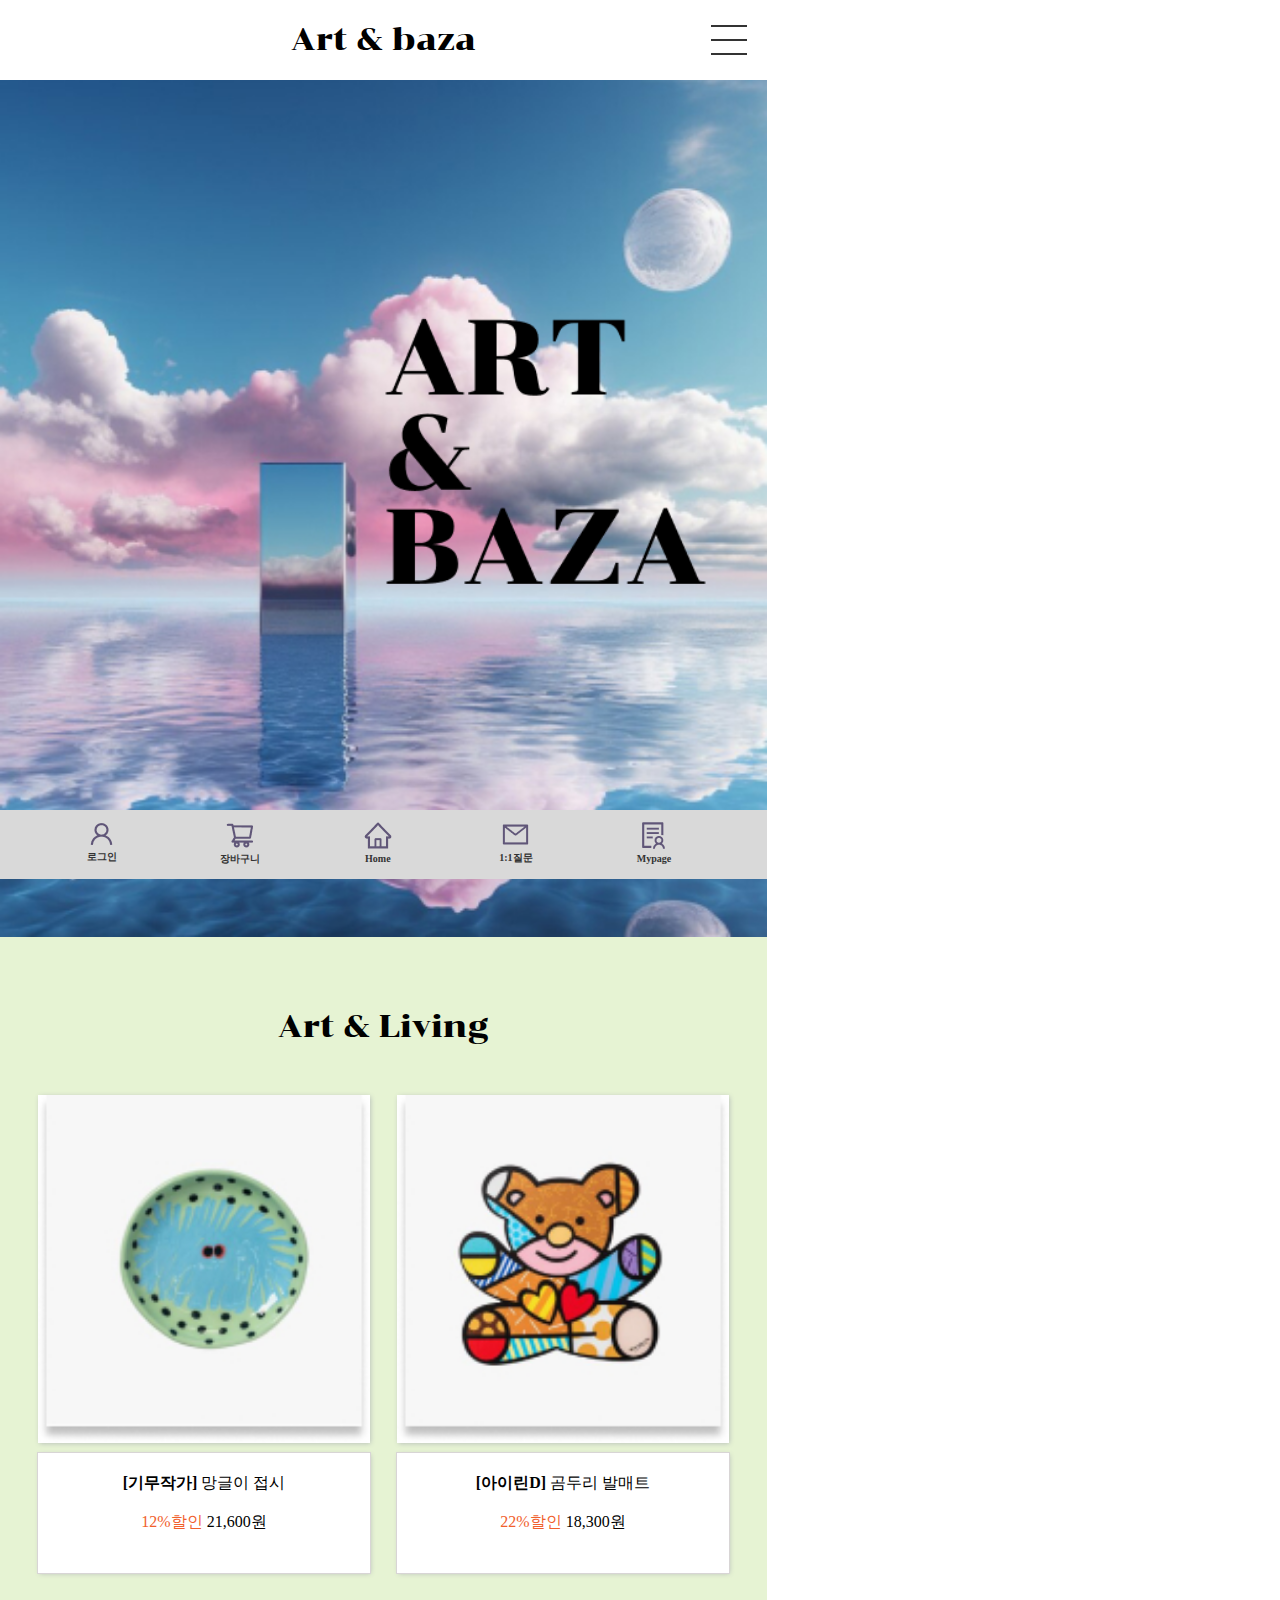
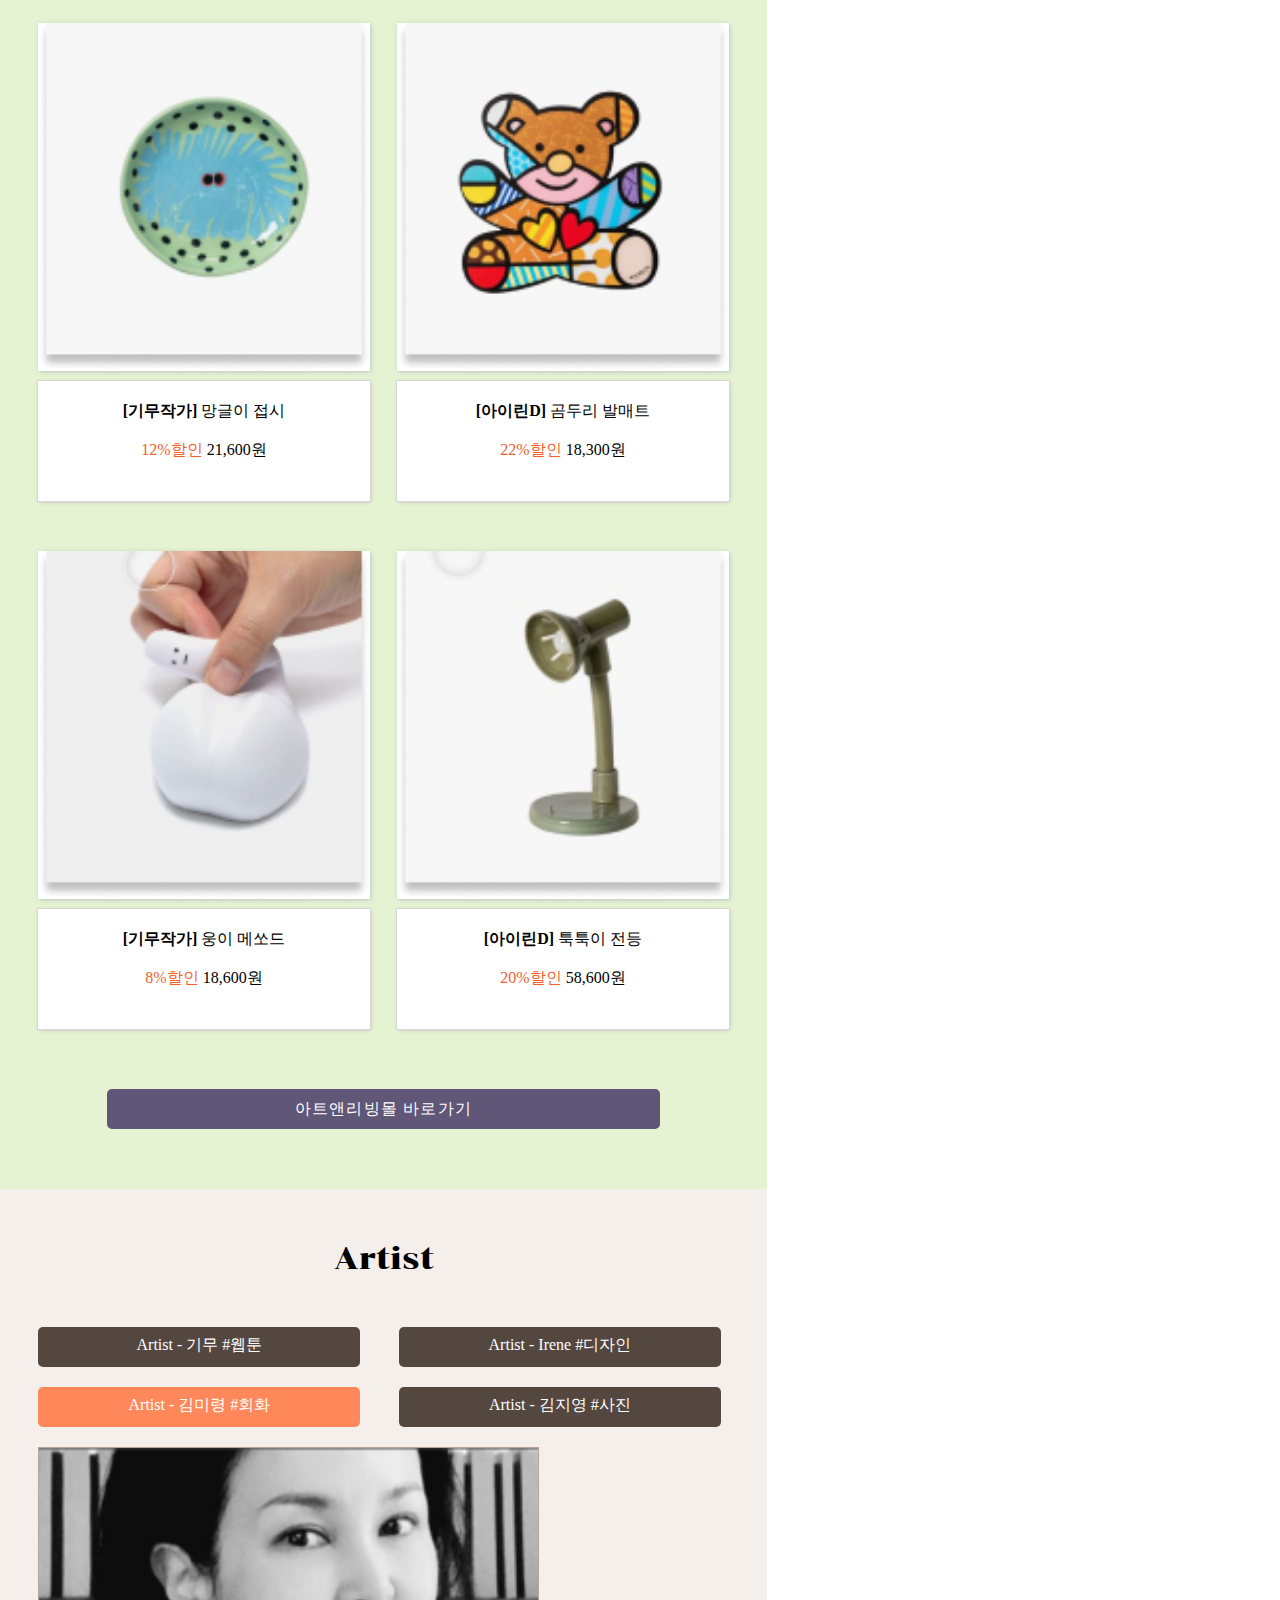
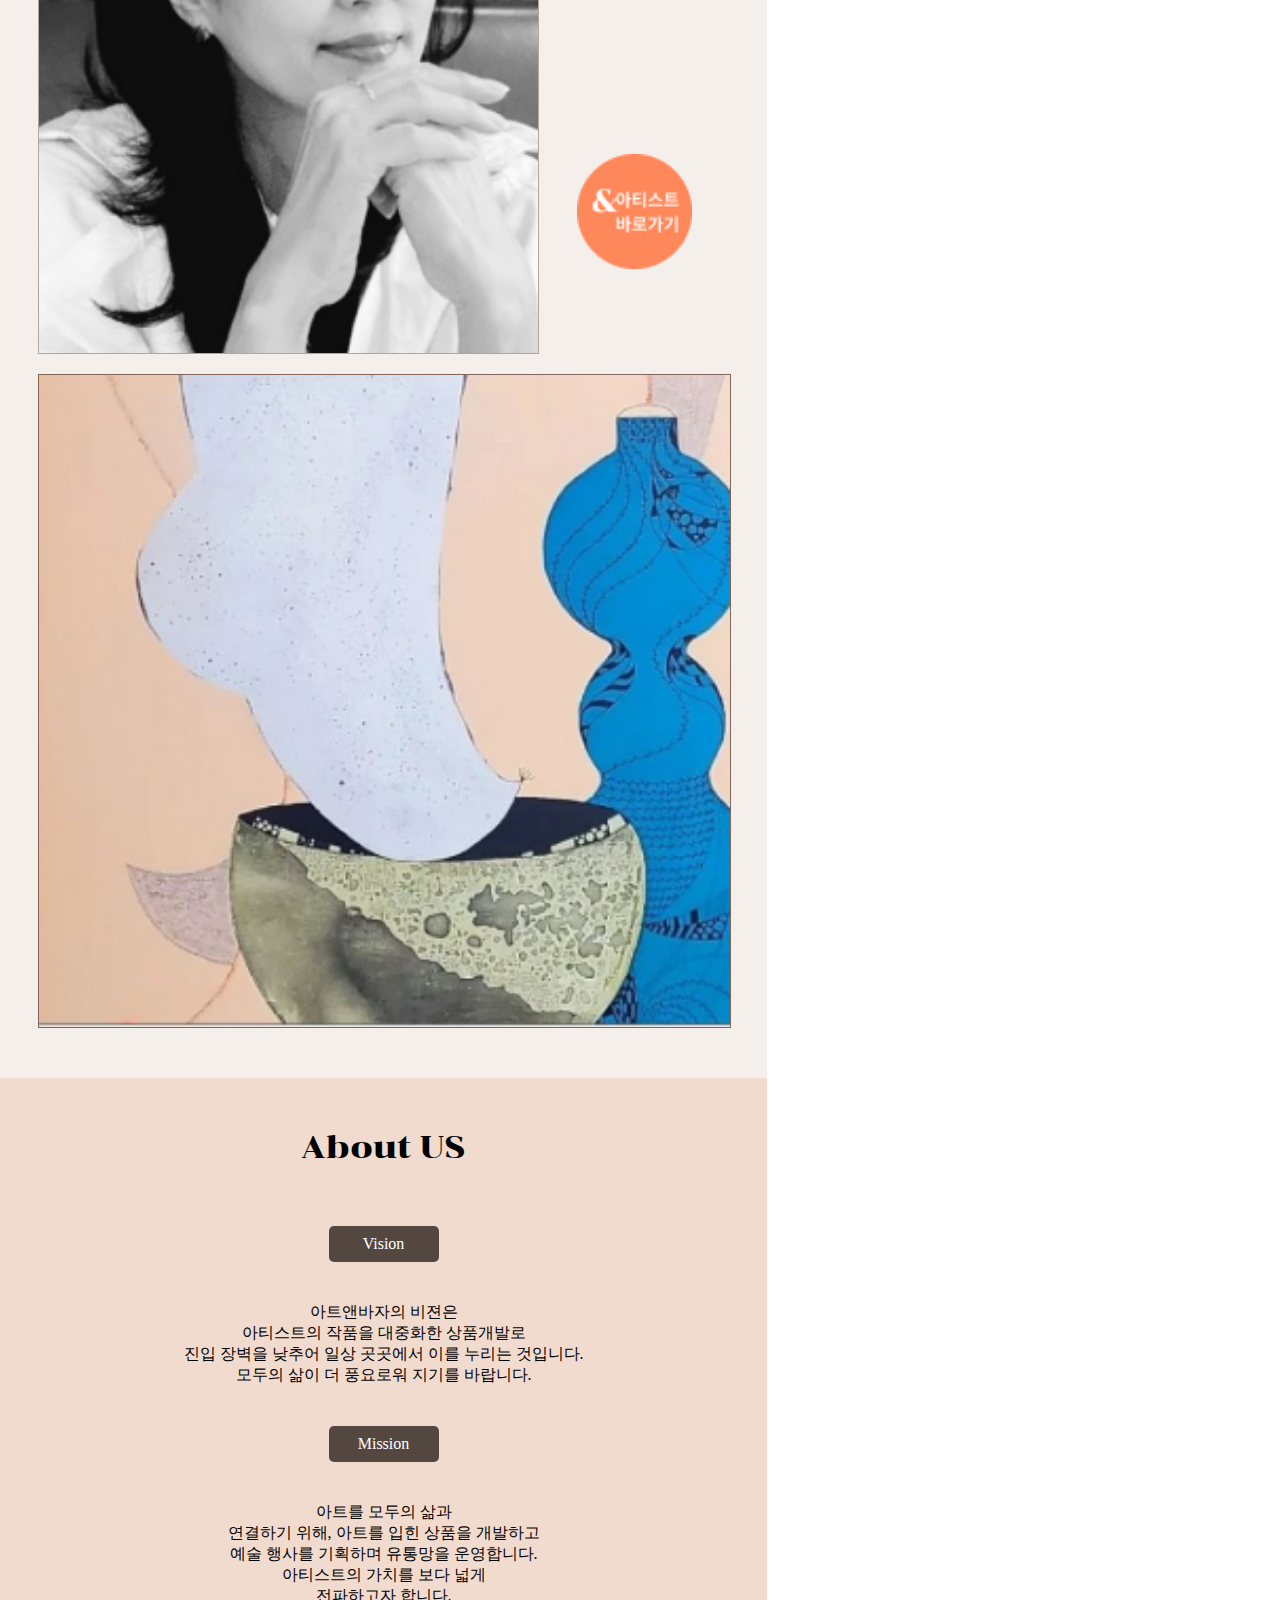
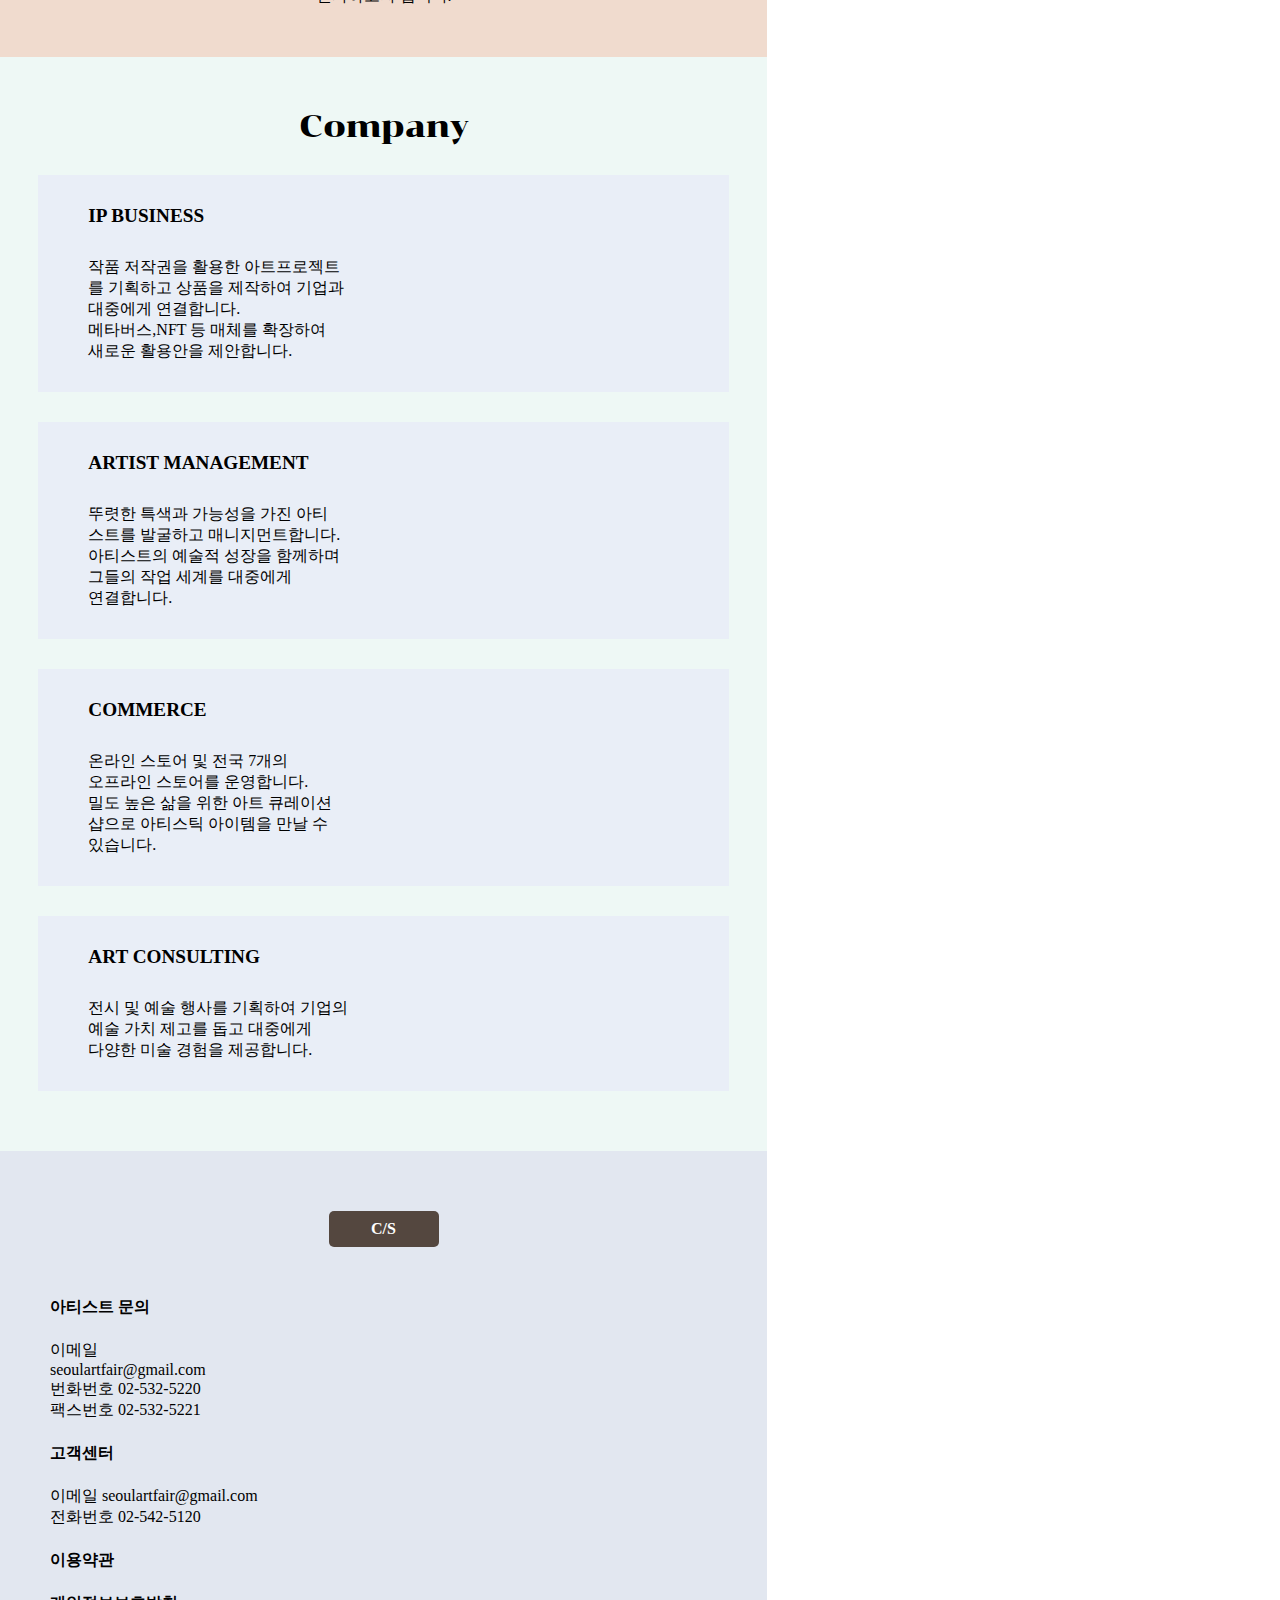
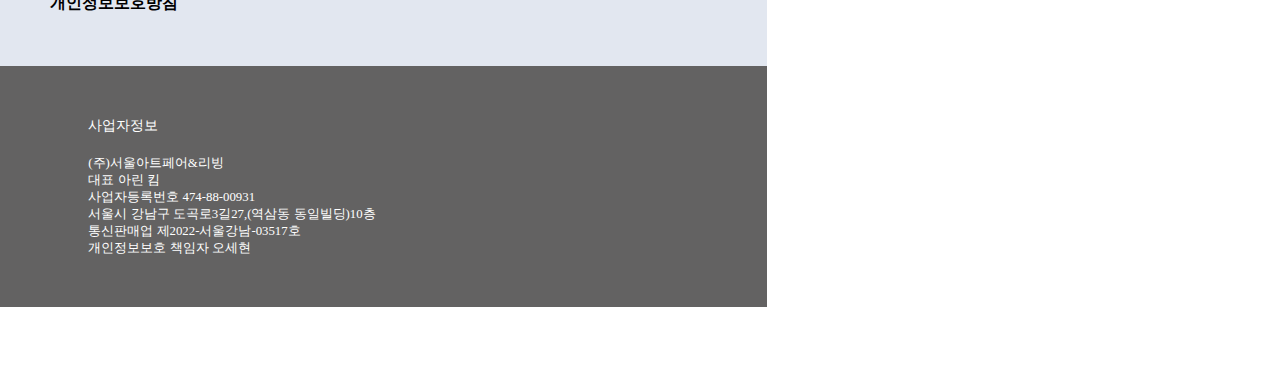
==== m/index.html @ 6d5553f9 "모바일 241224.0441 수정" ====
<!DOCTYPE html>
<html lang="ko">

<head>
    <meta charset="UTF-8">
    <meta name="viewport" content="width=device-width, initial-scale=1.0">
    <title>index</title>

    <link
        href="https://fonts.googleapis.com/css2?family=Chonburi&family=Noto+Sans+KR:wght@100..900&family=Noto+Sans:ital,wght@0,100..900;1,100..900&family=Outfit:wght@100..900&display=swap"
        rel="stylesheet">

    <link rel="stylesheet" href="../css/reset.css">
    <link rel="stylesheet" href="../css/common.css">
    <link rel="stylesheet" href="../m/css/index.css">

    <script src="js/jquery-1.12.4.min.js"></script>
    <script src="js/index.js"></script>


</head>

<body>

    <header>
        <div class="logo">
            <h1>Art & baza</h1>
        </div>

        <div id="m-menu" class="m-menu">
            <span class="ct1"></span>
            <span class="ct2"></span>
            <span class="ct3"></span>
        </div>

        <!-- 삼선누르면  menu 카테고리 하단으로 펼쳐짐  20241224 추가 -->
        <div class="show-menu">
            <ul class="show-gallery">
                <li><a href="#">About Baza</a></li>
                <li><a href="#">Art & Living</a></li>
                <li><a href="#">Artist</a></li>
                <li><a href="#">Baza Review</a></li>
                <li><a href="#">Company</a></li>
            </ul>
        </div>
        <!-- 여기까지 드롭다운  -->

    </header>

    <section>
        <main>
            <div class="slide-box">
                <ul class="gallery clearfix">
                    <li class="slide01"><img src="imgs/slide/slide01.jpg" alt="메인이미지01"></li>
                    <li class="slide02"><img src="imgs/slide/slide02.jpg" alt="슬라이드02"></li>
                    <li class="slide03"><img src="imgs/slide/slide03.jpg" alt="슬라이드03"></li>
                    <li class="slide04"><img src="imgs/slide/slide04.jpg" alt="슬라이드04"></li>
                </ul>

                <h2><img src="../imgs/logo/logo.png" alt="사각로고"></h2>
                <h3>그들의 예술이 나의 일상이 된다</h3>
            </div>
        </main>

        <!-- 영역. 모바일 버전 아트앤리빙 부분 -->
        <article class="artnlife">

            <h2>Art & Living</h2>

            <!-- skicker menu  20241224 스티커고정 픽스드로 구현 임 하단고정메뉴추가 -->
            <div class="sticker">
                <ul class="sticker-menu clearfix">
                    <li>
                        <a href="#">
                            <div><img src="imgs/icon/login-1.png" alt="login">
                                <p>로그인</p>
                            </div>
                        </a>
                    </li>
                    <li><a href="#">
                            <div><img src="imgs/icon/shopping-1.png" alt="장바구니">
                                <p>장바구니</p>
                            </div>
                        </a></li>
                    <li><a href="#">
                            <div><img src="imgs/icon/home-1.png" alt="홈">
                                <p>Home</p>
                            </div>
                        </a></li>
                    <li><a href="#">
                            <div><img src="imgs/icon/mail-1.png" alt="질문하기"></div>
                            <p>1:1질문</p>
                        </a></li>
                    <li><a href="#">
                            <div><img src="imgs/icon/mypage-1.png" alt="Mypage"></div>
                            <p>Mypage</p>
                        </a></li>
                </ul>
            </div>

            <div class="life_mall">
                <ul class="box1 clearfix">
                    <li>
                        <div class="img-box"><img src="imgs/lifemall/life01.jpg" alt="접시사진"></div>

                        <div class="txt-box">
                            <p><b>[기무작가]</b> 망글이 접시</p><br>
                            <p><span>12%할인 </span> 21,600원</p>
                        </div>
                    </li>
                    <li>
                        <div class="img-box"><img src="imgs/lifemall/life02.jpg" alt="발매트사진"></div>
                        <div class="txt-box">
                            <p><b>[아이린D]</b> 곰두리 발매트</p><br>
                            <p><span>22%할인 </span> 18,300원</p>
                        </div>
                    </li>

                    <!-- !!!추가!!! -->
                    <li>
                        <div class="img-box"><img src="imgs/lifemall/life01.jpg" alt="접시사진"></div>

                        <div class="txt-box">
                            <p><b>[기무작가]</b> 망글이 접시</p><br>
                            <p><span>12%할인 </span> 21,600원</p>
                        </div>
                    </li>
                    <li>
                        <div class="img-box"><img src="imgs/lifemall/life02.jpg" alt="발매트사진"></div>
                        <div class="txt-box">
                            <p><b>[아이린D]</b> 곰두리 발매트</p><br>
                            <p><span>22%할인 </span> 18,300원</p>
                        </div>
                    </li>
                </ul>

                <ul class=" box2 clearfix">
                    <li>
                        <div class="img-box"><img src="imgs/lifemall/life03.jpg" alt="장난감사진"></div>
                        <div class="txt-box">
                            <p><b>[기무작가]</b> 웅이 메쏘드</p><br>
                            <p><span>8%할인 </span> 18,600원</p>
                        </div>
                    </li>
                    <li>
                        <div class="img-box"><img src="imgs/lifemall/life04.jpg" alt="전등사진"></div>
                        <div class="txt-box">
                            <p><b>[아이린D]</b> 툭툭이 전등</p><br>
                            <p><span>20%할인 </span> 58,600원</p>
                        </div>
                    </li>
                </ul>

                <div class="button">
                    <a href="#">아트앤리빙몰 바로가기</a>
                </div>
            </div>

        </article>

        <!-- 영역3. artist -->
        <article class="artist">
            <h2>Artist</h2>

            <div class="content clearfix">

                <!-- 탭메뉴 덩어리 -->
                <div class="tab-menu">
                    <ul class="clearfix">
                        <li><a href="#box1">Artist - 기무 #웹툰</a></li>
                        <li><a href="#box2">Artist - Irene #디자인</a></li>
                        <li class="on"><a href="#box3">Artist - 김미령 #회화</a></li>
                        <li><a href="#box4">Artist - 김지영 #사진</a></li>
                    </ul>
                </div>

                <!-- 탭메뉴 컨텐츠 -->
                <div class="tab-content">
                    <div id="box1" class="con1">
                        <ul class="clearfix">
                            <li class="artist"><img src="imgs/artist/artist01.jpg" alt="기무사진"></li>
                            <li class="icon"><a href="#"><img src="imgs/artist/아티스트바로가기아이콘.png" alt="아이콘"></a></li>
                            <li class="art"><img src="imgs/artist/art01.jpg" alt="기무작품사진"></li>
                        </ul>
                    </div>
                    <div id="box2" class="con2">
                        <ul class="clearfix">
                            <li class="artist"><img src="imgs/artist/artist02.jpg" alt="아이린사진"></li>
                            <li class="icon"><a href="#"><img src="imgs/artist/아티스트바로가기아이콘.png" alt=""></a></li>
                            <li class="art"><img src="imgs/artist/art02.jpg" alt="아이린작품사진"></li>
                        </ul>
                    </div>
                    <div id="box3" class="con3 on">
                        <ul class="clearfix">
                            <li class="artist"><img src="imgs/artist/artist03.jpg" alt="김미령사진"></li>
                            <li class="icon"><a href="#"><img src="imgs/artist/아티스트바로가기아이콘.png" alt=""></a></li>
                            <li class="art"><img src="imgs/artist/art03.jpg" alt="김미령작품사진"></li>
                        </ul>
                    </div>
                    <div id="box4" class="con4 ">
                        <ul class="clearfix">
                            <li class="artist"><img src="imgs/artist/artist04.jpg" alt="김지영사진"></li>
                            <li class="icon"><a href="#"><img src="imgs/artist/아티스트바로가기아이콘.png" alt=""></a></li>
                            <li class="art"><img src="imgs/artist/art04.jpg" alt="김지영작품사진"></li>
                        </ul>
                    </div>
                </div>
            </div>
        </article>
        <!--  ABOUT US 영역 -->
        <article class="aboutus">
            <h2>About US</h2>
            <div class="vision">
                <h3>Vision</h3>
                <p>아트앤바자의 비젼은<br>
                    아티스트의 작품을 대중화한 상품개발로<br>
                    진입 장벽을 낮추어 일상 곳곳에서 이를 누리는 것입니다.<br>
                    모두의 삶이 더 풍요로워 지기를 바랍니다.</p>
            </div>
            <div class="mission">
                <h3>Mission</h3>
                <p>아트를 모두의 삶과<br> 연결하기 위해, 아트를 입힌 상품을 개발하고<br> 예술 행사를 기획하며
                    유통망을 운영합니다.<br>
                    아티스트의 가치를 보다 넓게<br>
                    전파하고자 합니다.</p>
            </div>
        </article>


        <!--  Contact 영역 -->
        <article class="contact">
            <div>
                <h2>Company</h2>
                <ul class="clearfix">
                    <li class="box01">
                        <h3>IP BUSINESS</h3>
                        <p>작품 저작권을 활용한 아트프로젝트<br>를 기획하고 상품을 제작하여 기업과<br>대중에게 연결합니다.<br>
                            메타버스,NFT 등 매체를 확장하여<br>새로운 활용안을 제안합니다.<br></p>
                    </li>
                    <li class="box02">
                        <h3>ARTIST MANAGEMENT</h3>
                        <p>뚜렷한 특색과 가능성을 가진 아티<br>스트를 발굴하고 매니지먼트합니다.<br>아티스트의 예술적 성장을 함께하며<br>그들의 작업 세계를 대중에게<br> 연결합니다.
                        </p>
                    </li>
                    <li class="box03">
                        <h3>COMMERCE</h3>
                        <p>온라인 스토어 및 전국 7개의<br>오프라인 스토어를 운영합니다.<br>밀도 높은 삶을 위한 아트 큐레이션<br>
                            샵으로 아티스틱 아이템을 만날 수<br>있습니다.</p>
                    </li>
                    <li class="box04">
                        <h3>ART CONSULTING</h3>
                        <p>전시 및 예술 행사를 기획하여 기업의<br>예술 가치 제고를 돕고 대중에게<br>다양한 미술 경험을 제공합니다.</p>
                    </li>
                </ul>
            </div>
        </article>

        <article class="cs">
            <div class="cs-box">
                <h3>C/S</h3>
            </div>
            <div class="cont_artbox">
                <h4>아티스트 문의</h4>
                <p>이메일 </p>
                <p>seoulartfair@gmail.com</p>
                <p>번화번호 02-532-5220</p>
                <p>팩스번호 02-532-5221</p>

                <h4>고객센터</h4>
                <p>이메일 seoulartfair@gmail.com</p>
                <p>전화번호 02-542-5120</p>

                <h4>이용약관</h4>
                <h4>개인정보보호방침</h4>
            </div>
        </article>
    </section>

    <footer>
        <div class="cont_company">

            <h4>사업자정보</h4>
            <p>(주)서울아트페어&리빙</p>
            <p>대표 아린 킴</p>
            <p>사업자등록번호 474-88-00931</p>
            <p>서울시 강남구 도곡로3길27,(역삼동 동일빌딩)10층</p>
            <p>통신판매업 제2022-서울강남-03517호</p>
            <p>개인정보보호 책임자 오세현</p>
        </div>
    </footer>

</body>

</html>
---- css/common.css ----
@charset "utf-8";

/* common.css */

/* 
1) 공통으로 사용할 css
2) 웹폰트 설정
*/


.clearfix::after {
    content: "";
    display: block;
    clear: both;
}

.inner {
    width: 1280px;
    margin: 0 auto;
}

/* 구글웹폰트 */
.chonburi-regular {
    font-family: "Chonburi", serif;
    font-weight: 400;
    font-style: normal;
}

.noto-sans-kr {
    font-family: "Noto Sans KR", serif;
    font-optical-sizing: auto;
    font-weight: weight;
    font-style: normal;
}
---- m/css/index.css ----
@charset "utf-8";

/* 메인페이지 Mobile.css 모바일 버전   */


header {
    width: 100%;
    max-width: 767px;
    /* position: relative; */

    height: 80px;
    padding: 20px 0;
    box-sizing: border-box;

    text-align: center;

    position: fixed;
    left: 0;
    top: 0;
    z-index: 999;

    background-color: #fff;
}

header .logo {
    display: inline-block;
}

header .logo h1 {
    font-family: "Chonburi", serif;
    font-size: 2rem;
    /* margin: 20px auto; */
}

/**************** 삼선모양 css 20241223 추가  **************/

header .m-menu {
    /* outline: 2px solid red; */
    position: absolute;
    right: 20px;
    top: 50%;
    transform: translateY(-50%);
    cursor: pointer;
}

header .m-menu span {
    display: block;
    width: 36px;
    height: 2px;
    background-color: #333;

}

header .m-menu .ct2 {
    margin: 12px 0px;
}

/*    삼선누르면  menu 카테고리 하단으로 펼쳐짐  20241224 추가  */

header .show-menu {
    position: absolute;
    /* header 기준!!! */
    left: 0;
    top: 100%;
    width: 100%;
    outline: 1px sold #838181;
    display: none;
}

header .show-menu ul {
    background-color: #fff;
}

header .show-menu ul li {
    /* outline: 1px solid #dad8d8; */
    border-top: 1px solid #dad8d8;
    padding: 10px 5px;
}



/************* 모바일 본문css ************/

section {
    width: 100%;
    max-width: 767px;
    margin-top: 78px;
    /* header의 높이만큼! */
}

main .slide-box {
    max-width: 100%;
    margin: 0 auto;
    overflow: hidden;

    position: relative;
}

main .slide-box .gallery {
    width: 400%;
    position: relative;
    left: 0;
}

main .slide-box .gallery li {
    width: 25%;
    float: left;
    transition: all 1s ease-in-out;
}

main .slide-box ul li img {
    width: 100%;
    display: block;
}

main h2 {
    position: absolute;
    /* right: 0; */
    width: 50%;
    left: 50%;
    top: 25%;
}

main h2 img {
    /* width: 60%; */
    /* height: 160px; */
    width: 90%;
    display: block;
}

main h3 {
    width: 100%;
    position: absolute;
    /* left: 20%; */
    /* left: 50%;
    transform: translateX(-50%); */
    bottom: 7%;

    font-size: 20px;
    color: #fff;
    text-align: center;
}

article.artnlife {
    background-color: #e6f3d3;
    /* margin: 0 auto; */
    padding-top: 70px;
    padding-bottom: 10px;
}

article.artnlife h2 {
    text-align: center;
    font-family: "Chonburi", serif;
    font-size: 2rem;
    margin-bottom: 50px;
    /* padding: 20px 0; */
}

/**************  skicker menu  20241224 스티커 고정하단메뉴추가 **********/

article.artnlife .sticker {
    width: 100%;
    max-width: 767px;
    background-color: #d9d9d9;

    position: fixed;
    top: 90%;
    left: 0;
    z-index: 998;
}

article.artnlife .sticker .sticker-menu {
    width: 92%;
    margin: 0 auto;
}

article.artnlife .sticker .sticker-menu li {
    width: 19%;
    height: 50px;
    float: left;
    margin-left: 4px;
    /* outline: 1px solid red; */
    text-align: center;
    padding-top: 10px;
    padding-bottom: 9px;

}

article.artnlife .sticker .sticker-menu li a {
    width: 100%;
    font-size: 10px;
    font-weight: 700;
    /* outline: 1px solid red; ; */
}

article.artnlife .sticker .sticker-menu li img {}




/**************  아트앤리빙 쇼핑몰 css **********/

article.artnlife .life_mall {
    padding: 0 5%;
}

article.artnlife .life_mall ul {
    /*   outline: 2px solid blue; */
}

article.artnlife .life_mall ul li {
    /* width: 45%;
    margin-left: 3.5%; */

    width: 48%;

    float: left;

    margin-bottom: 50px;
    text-align: center;

}

article.artnlife .life_mall ul li~li {
    margin-left: 4%;
}

article.artnlife .life_mall ul li:nth-child(2n+1) {
    margin-left: 0;
}


article.artnlife .life_mall .img-box {
    margin-bottom: 10px;
    box-shadow: 1px 1px 5px 0.3px rgb(181, 187, 185);
}

article.artnlife .life_mall .img-box img {
    width: 100%;
    display: block;
}

article.artnlife .life_mall li .txt-box {
    background-color: #fff;
    box-shadow: 1px 1px 5px 0.3px rgb(181, 187, 185);
    height: 100px;
    text-align: center;
    padding-top: 20px;
    outline: 1px solid #d8d5d5;

}

article.artnlife .life_mall li .txt-box p {
    font-size: 16px;
}

article.artnlife .life_mall li .txt-box span {
    color: #f1602c;
}

article.artnlife .button {
    width: 80%;
    height: 40px;
    background-color: #605678;
    border-radius: 5px;
    margin: 0 auto;
    margin-top: 10px;
    margin-bottom: 50px;
    text-align: center;
    line-height: 40px;
}

article.artnlife .button a {
    color: #fff;
    font-size: 1rem;
    letter-spacing: 1.2px;
}


/********* 아티스트영역  **********/
article.artist {
    background-color: #f5efec;
    padding-bottom: 50px;
}

article.artist h2 {
    text-align: center;
    font-family: "Chonburi", serif;
    font-size: 2rem;
    padding: 50px 0;

}

article.artist .tab-menu ul {
    width: 100%;
    max-width: 767px;
}

article.artist .tab-menu ul li {
    width: 42%;
    height: 40px;
    line-height: 35px;
    float: left;
    margin-left: 5%;
    margin-bottom: 20px;
    text-align: center;
    background-color: #54473F;
    border-radius: 5px;
}

/* 선택된 탭메뉴 디자인 */
article.artist .tab-menu ul li.on {
    background-color: #FF885B;
}

article.artist .tab-menu ul li a {
    font-size: 1rem;
    color: #fff;
}

/* 선택한 탭메뉴의 내용이 보여질 공간 -> .tab-content */
article.artist .tab-content {
    width: 100%;
    max-width: 767px;

}

article.artist .tab-content>div {
    /* 각 컨텐츠 덩어리! */
    width: 100%;
    display: none;
}

article.artist .tab-content>div.on {
    width: 100%;
    display: block;
}

article.artist .tab-content img {
    width: 100%;
    display: block;
}

article.artist .tab-content li {
    float: left;
    width: 30%;

}

article.artist .tab-content li.artist {
    width: 65%;
    margin-left: 5%;
    margin-bottom: 20px;
    border: 0.3px solid #b9a396;
}

article.artist .tab-content li.icon {
    width: 15%;
    margin-left: 5%;
    margin-top: 40%;
}

article.artist .tab-content li.art {
    width: 90%;
    margin-left: 5%;
    border: 0.2px solid #806658;

}

/****** ABOUT US 영역  ******/
article.aboutus {
    width: 100%;
    max-width: 767px;
    background-color: #f0dbce;
    padding: 50px 0;
}

article.aboutus h2 {
    text-align: center;
    font-family: "Chonburi", serif;
    font-size: 2rem;
    padding-bottom: 20px;

}

article.aboutus .vision h3 {
    width: 110px;
    height: 36px;
    line-height: 36px;
    border-radius: 5px;
    background-color: #54473F;
    color: #fff;
    font-weight: 500;
    text-align: center;
    margin: 40px auto;

}

article.aboutus .mission h3 {
    width: 110px;
    height: 36px;
    line-height: 36px;
    border-radius: 5px;
    background-color: #54473F;
    color: #fff;
    font-weight: 500;
    text-align: center;
    margin: 40px auto;
}

article.aboutus p {
    text-align: center;
}

article.contact {
    width: 100%;
    max-width: 767px;
    background-color: #eef8f5;
    padding-top: 20px;
    padding-bottom: 30px;
}

article.contact h2 {
    text-align: center;
    font-family: "Chonburi", serif;
    font-size: 2rem;
    padding: 30px 0;
}

article.contact ul li {
    background-color: #e9eef7;
    width: 90%;
    margin: 0 auto;

}

article.contact ul h3 {
    font-weight: 700;
    font-size: 1.2rem;
    margin-left: 50px;
    padding-top: 30px;
}

article.contact ul p {
    font-weight: 400;
    margin: 30px 50px;
    padding-bottom: 30px;
}

article.cs {
    width: 100%;
    max-width: 767px;
    background-color: #e2e7f0;
    padding-top: 10px;
    padding-bottom: 30px;
}

article.cs .cs-box h3 {
    width: 110px;
    height: 36px;
    line-height: 36px;
    border-radius: 5px;
    background-color: #54473F;
    color: #fff;
    text-align: center;
    font-weight: 600;
    margin: 50px auto;
}

article.cs .cont_artbox {
    width: 100%;
    max-width: 767px;
    margin: 20px 0;

}

article.cs .cont_artbox h4 {
    font-weight: 600;
    margin: 22px 50px;

}

article.cs .cont_artbox p {
    margin-left: 50px;
}

footer {
    width: 100%;
    max-width: 767px;
    padding: 50px 0;
    background-color: #636262;
    margin-bottom: 60px;
}

footer .cont_company {
    padding: 0 5%;
}

footer .cont_company h4 {
    font-size: 0.9rem;
    color: #fff;
    margin-bottom: 20px;
    margin-left: 50px;
}

footer .cont_company p {
    color: #fff;
    margin-left: 50px;
    font-weight: 300;
    font-size: 0.8rem;
}
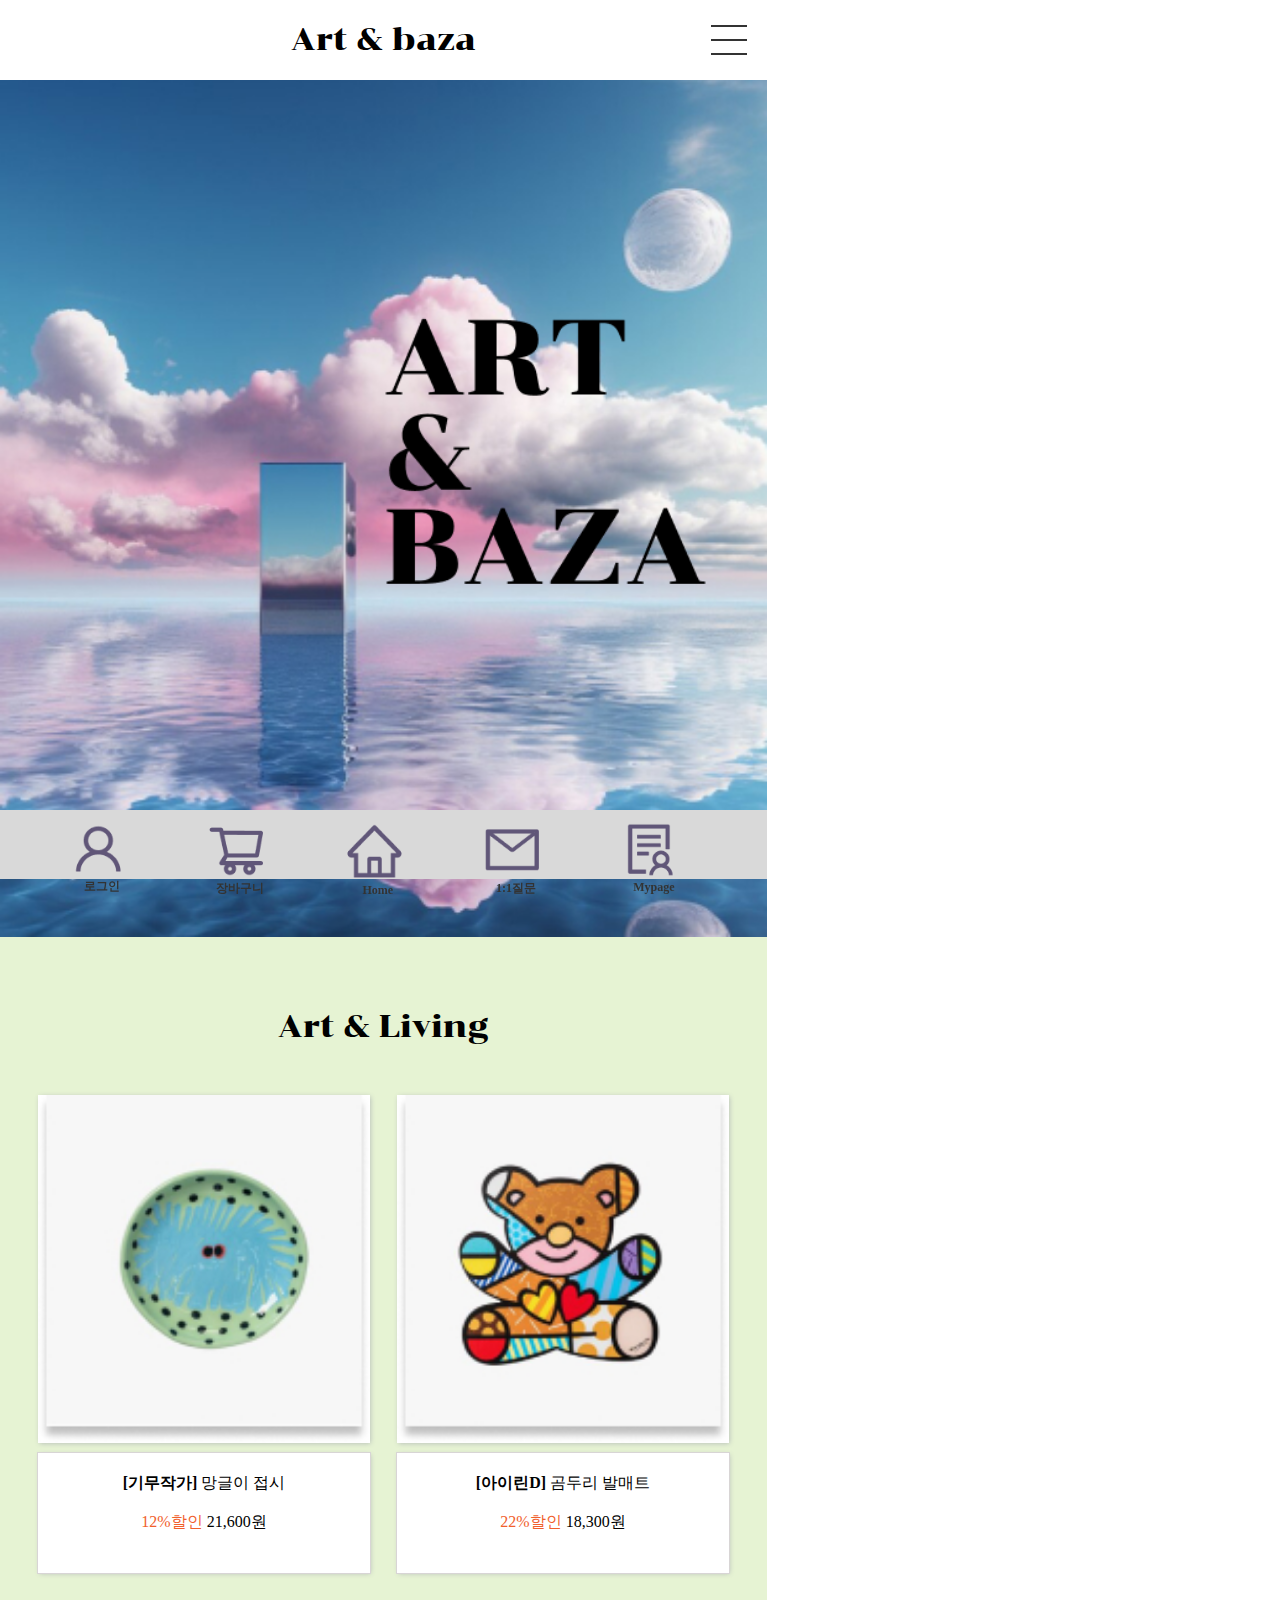
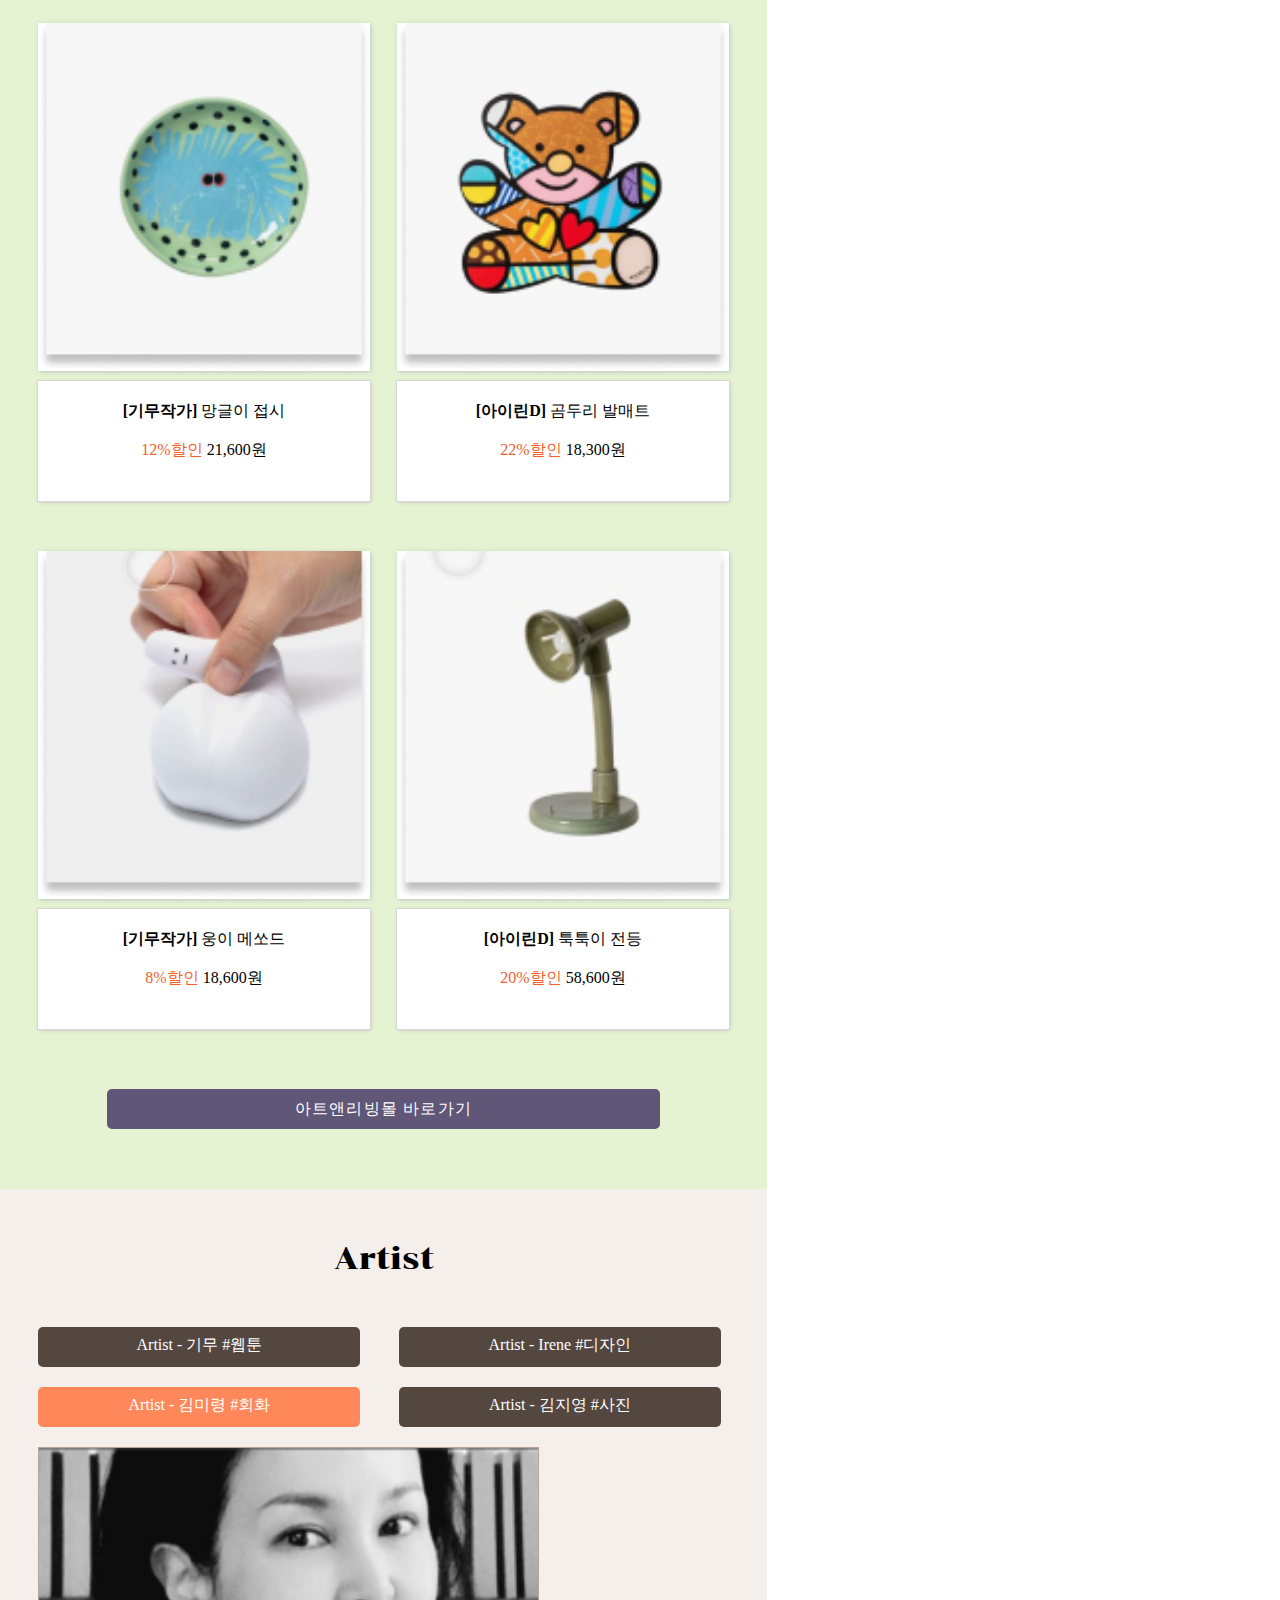
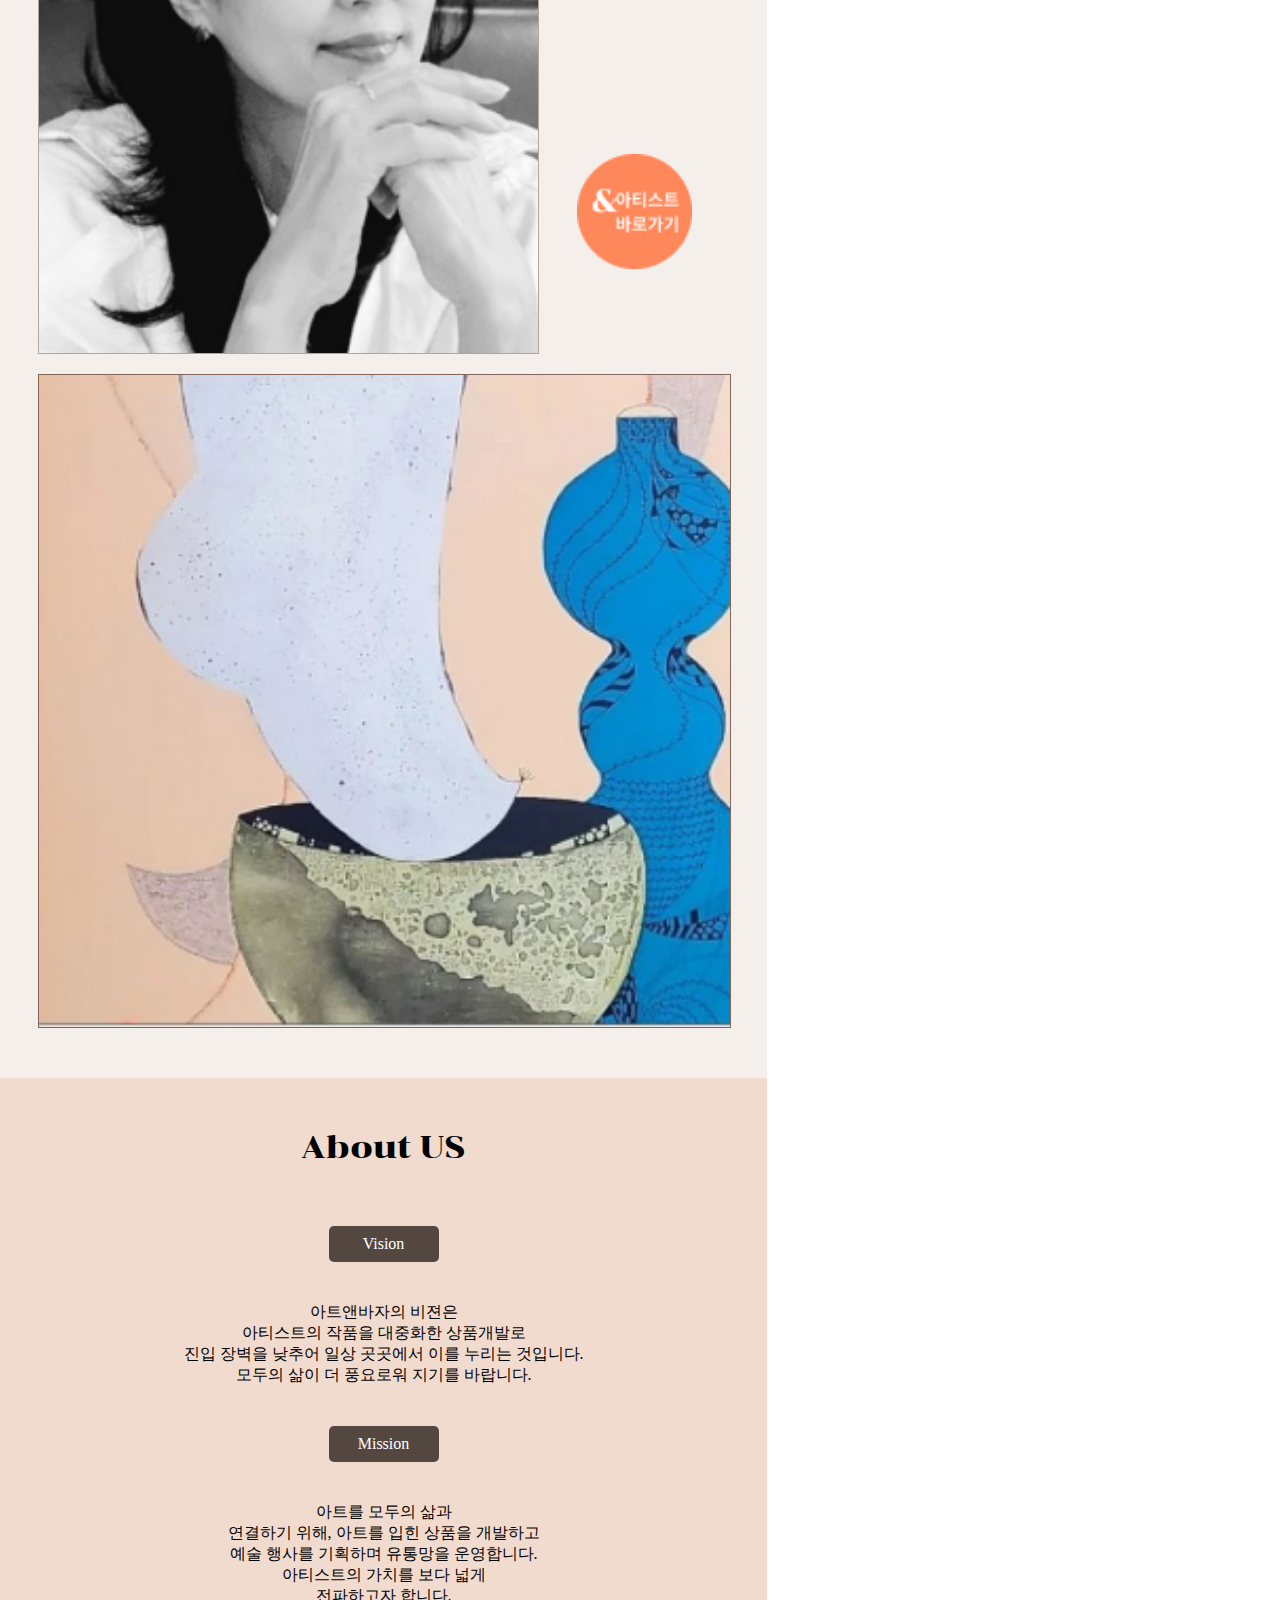
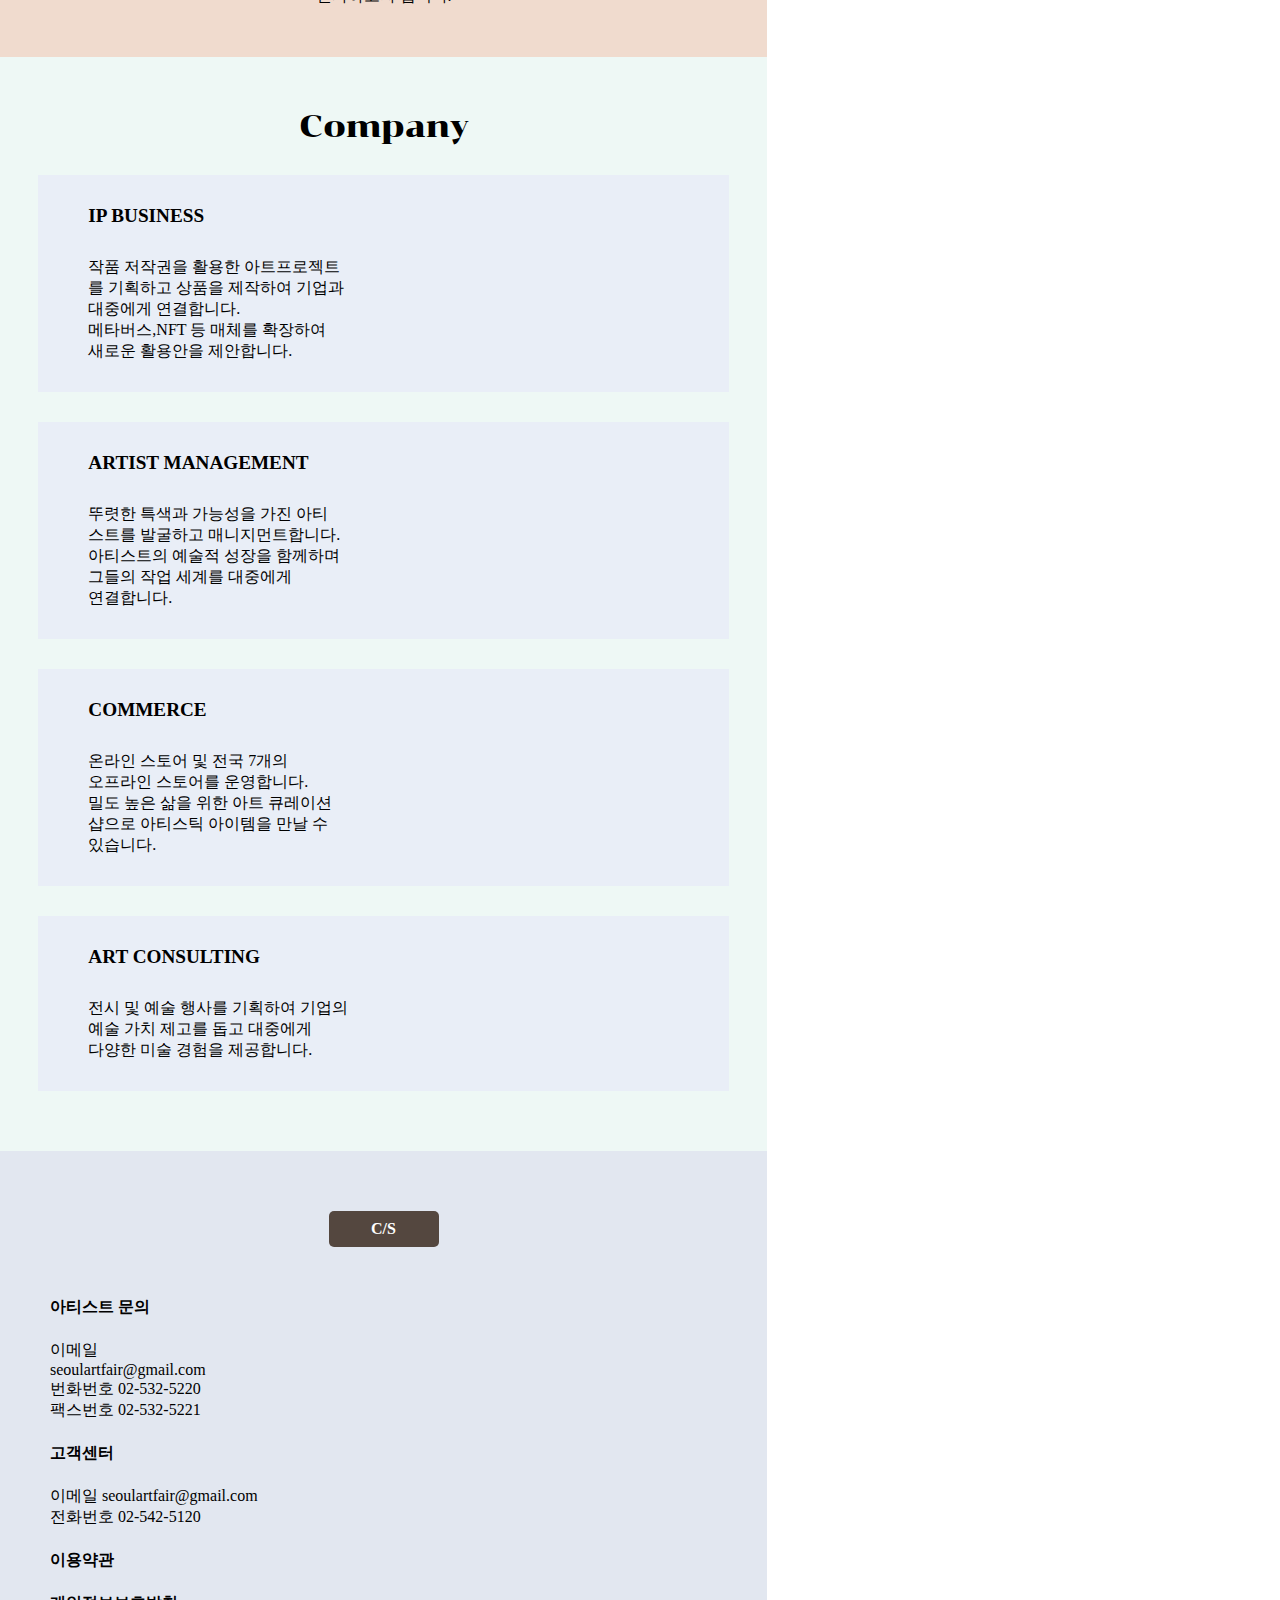
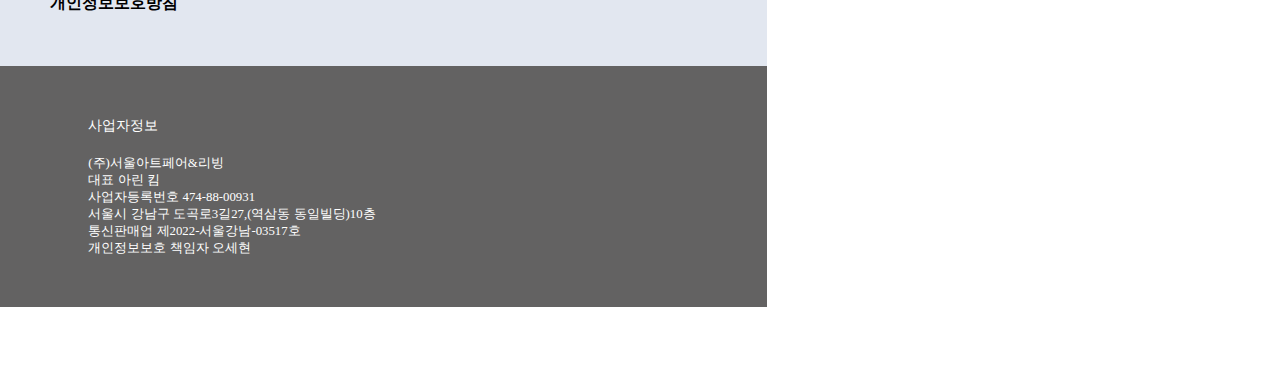
==== commit b9f0cd16: "지겨운 수정" ====
--- a/m/index.html
+++ b/m/index.html
@@ -72,27 +72,27 @@
                 <ul class="sticker-menu clearfix">
                     <li>
                         <a href="#">
-                            <div><img src="imgs/icon/login-1.png" alt="login">
+                            <div><img src="imgs/icon/login.png" alt="login">
                                 <p>로그인</p>
                             </div>
                         </a>
                     </li>
                     <li><a href="#">
-                            <div><img src="imgs/icon/shopping-1.png" alt="장바구니">
+                            <div><img src="imgs/icon/shopping.png" alt="장바구니">
                                 <p>장바구니</p>
                             </div>
                         </a></li>
                     <li><a href="#">
-                            <div><img src="imgs/icon/home-1.png" alt="홈">
+                            <div><img src="imgs/icon/home.png" alt="홈">
                                 <p>Home</p>
                             </div>
                         </a></li>
                     <li><a href="#">
-                            <div><img src="imgs/icon/mail-1.png" alt="질문하기"></div>
+                            <div><img src="imgs/icon/mail.png" alt="질문하기"></div>
                             <p>1:1질문</p>
                         </a></li>
                     <li><a href="#">
-                            <div><img src="imgs/icon/mypage-1.png" alt="Mypage"></div>
+                            <div><img src="imgs/icon/mypage.png" alt="Mypage"></div>
                             <p>Mypage</p>
                         </a></li>
                 </ul>
--- a/m/css/index.css
+++ b/m/css/index.css
@@ -188,15 +188,15 @@
 
 article.artnlife .sticker .sticker-menu li a {
     width: 100%;
-    font-size: 10px;
-    font-weight: 700;
+    font-size: 12px;
+    font-weight: 600;
     /* outline: 1px solid red; ; */
 }
-
-article.artnlife .sticker .sticker-menu li img {}
-
-
-
+article.artnlife .sticker .sticker-menu li a img {
+    width: 45%;
+    display: block;
+    margin-left: 25%;
+}
 
 /**************  아트앤리빙 쇼핑몰 css **********/
 
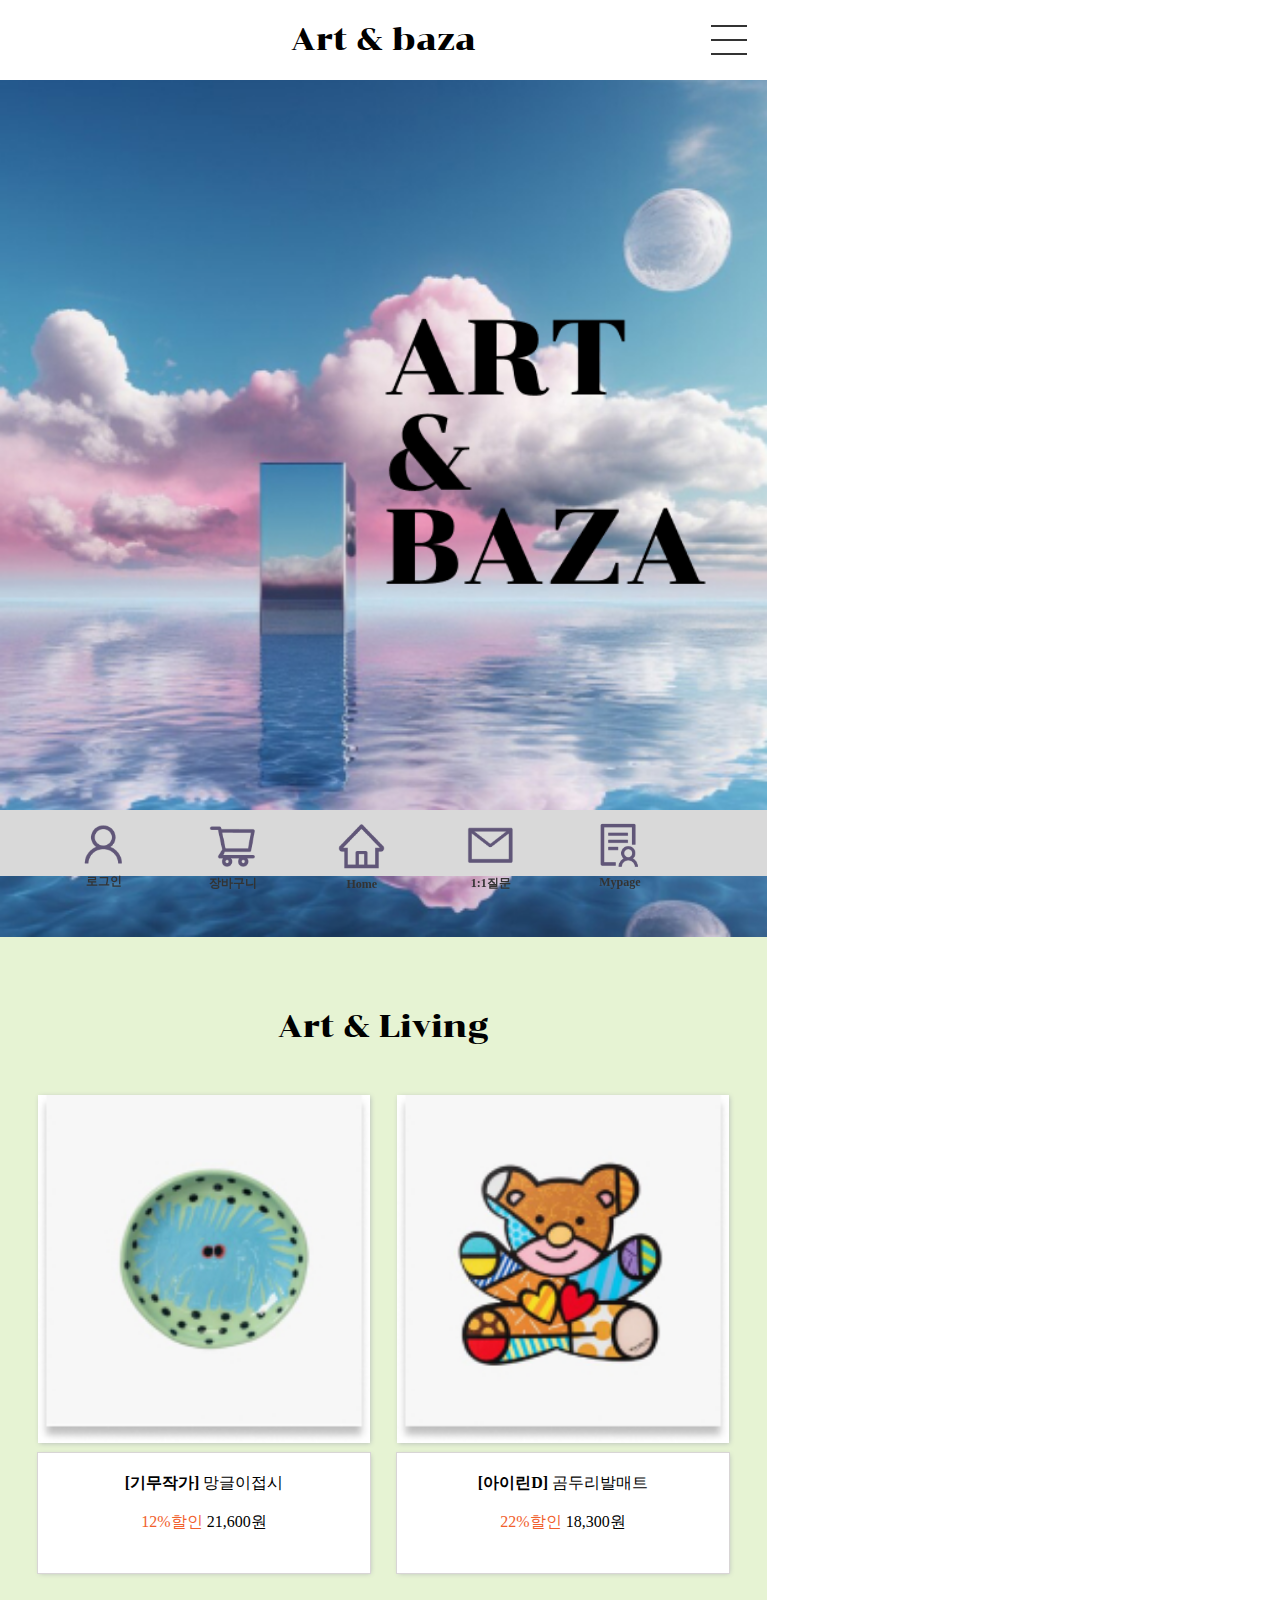
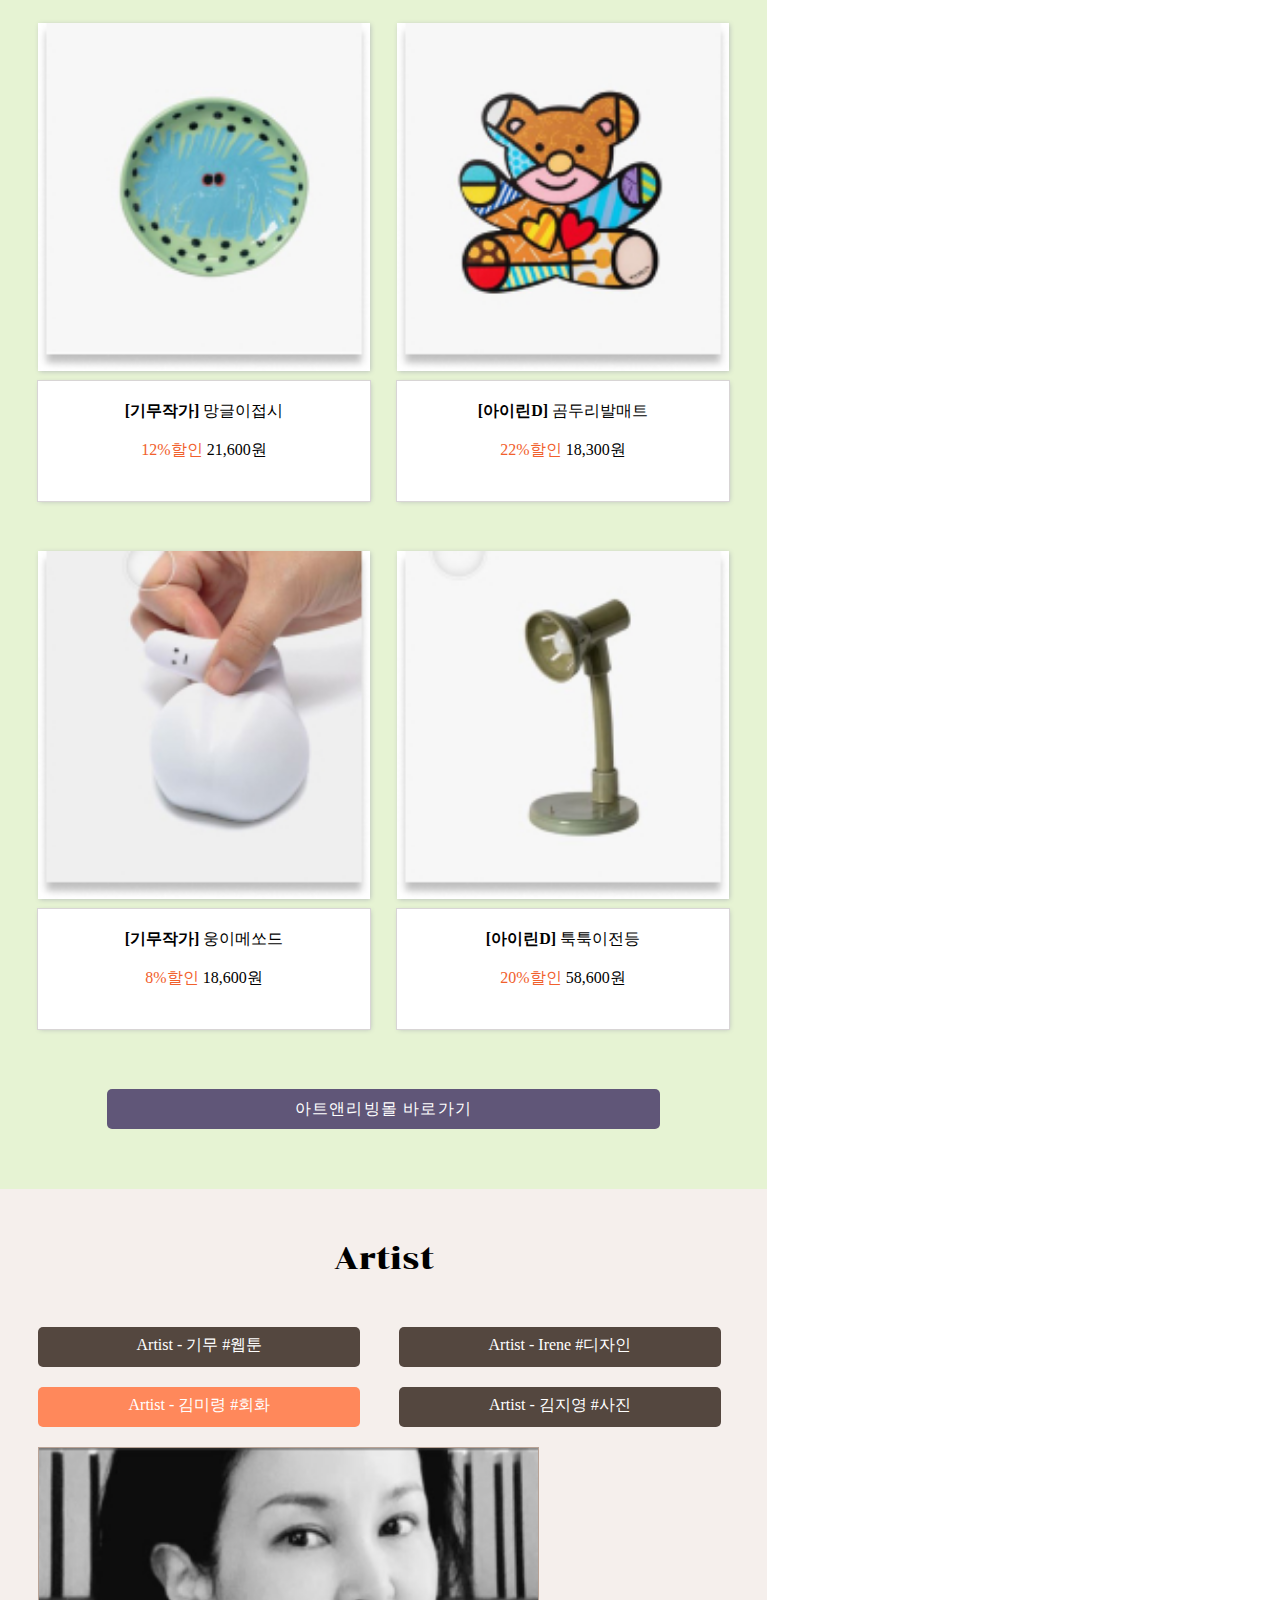
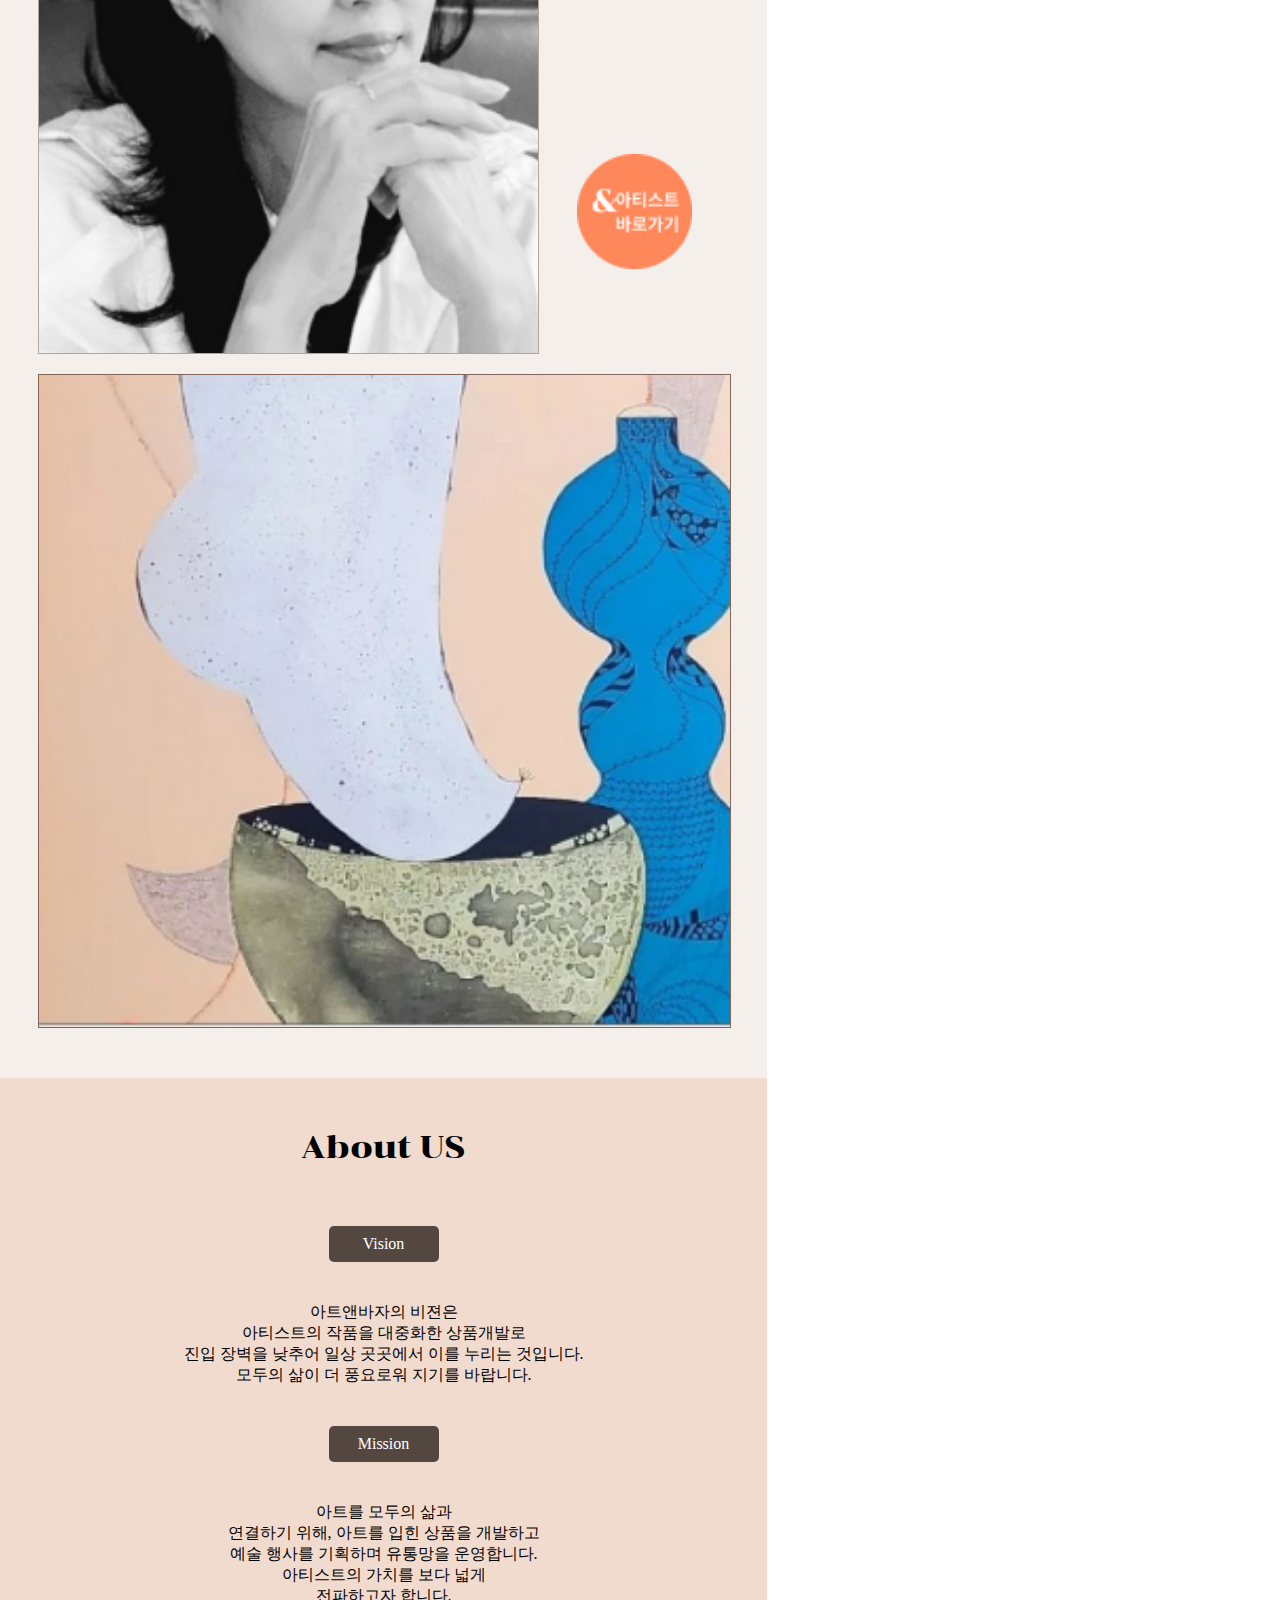
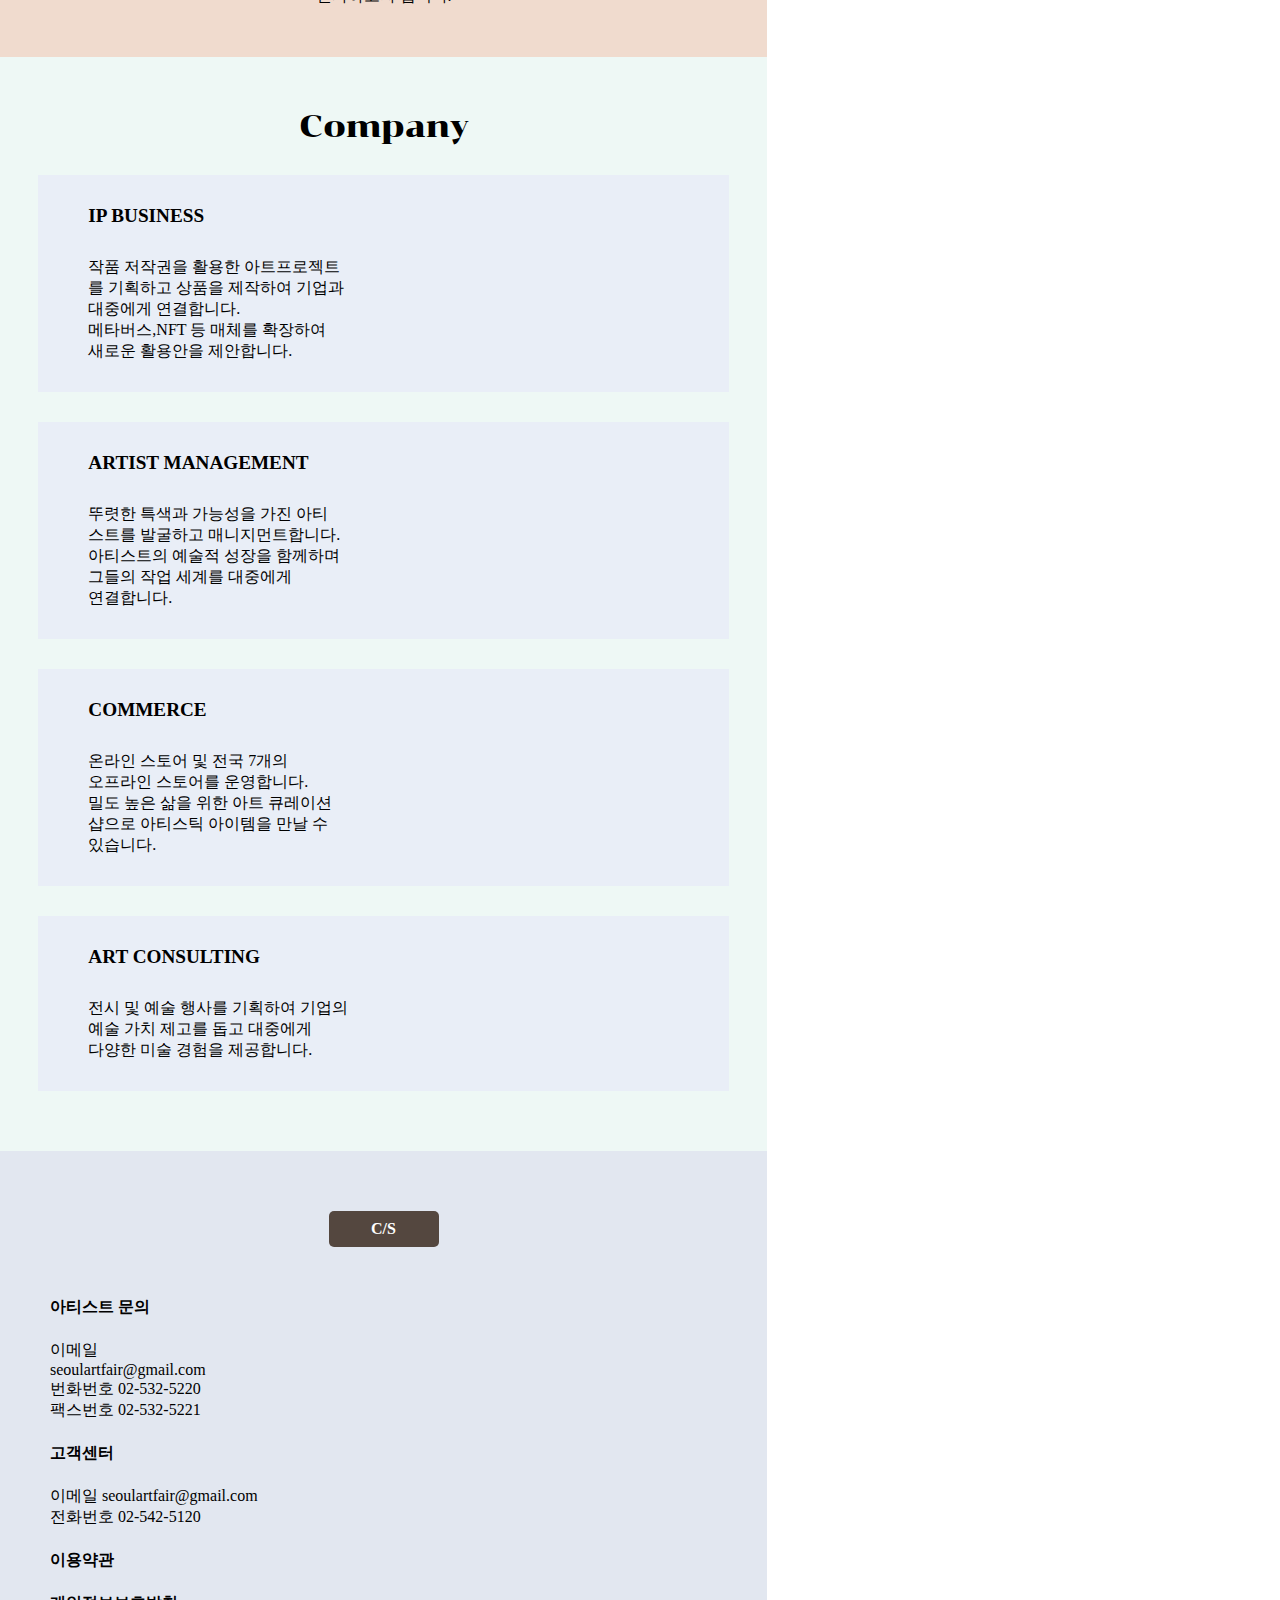
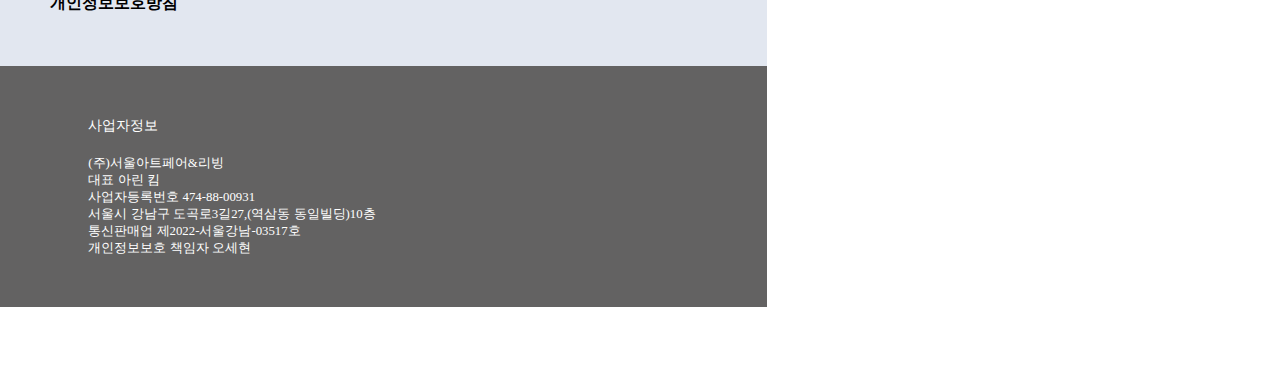
==== commit 4caef337: "오늘은 모바일 그만 수정하자" ====
--- a/m/index.html
+++ b/m/index.html
@@ -104,14 +104,14 @@
                         <div class="img-box"><img src="imgs/lifemall/life01.jpg" alt="접시사진"></div>
 
                         <div class="txt-box">
-                            <p><b>[기무작가]</b> 망글이 접시</p><br>
+                            <p><b>[기무작가]</b> 망글이접시</p><br>
                             <p><span>12%할인 </span> 21,600원</p>
                         </div>
                     </li>
                     <li>
                         <div class="img-box"><img src="imgs/lifemall/life02.jpg" alt="발매트사진"></div>
                         <div class="txt-box">
-                            <p><b>[아이린D]</b> 곰두리 발매트</p><br>
+                            <p><b>[아이린D]</b> 곰두리발매트</p><br>
                             <p><span>22%할인 </span> 18,300원</p>
                         </div>
                     </li>
@@ -121,14 +121,14 @@
                         <div class="img-box"><img src="imgs/lifemall/life01.jpg" alt="접시사진"></div>
 
                         <div class="txt-box">
-                            <p><b>[기무작가]</b> 망글이 접시</p><br>
+                            <p><b>[기무작가]</b> 망글이접시</p><br>
                             <p><span>12%할인 </span> 21,600원</p>
                         </div>
                     </li>
                     <li>
                         <div class="img-box"><img src="imgs/lifemall/life02.jpg" alt="발매트사진"></div>
                         <div class="txt-box">
-                            <p><b>[아이린D]</b> 곰두리 발매트</p><br>
+                            <p><b>[아이린D]</b> 곰두리발매트</p><br>
                             <p><span>22%할인 </span> 18,300원</p>
                         </div>
                     </li>
@@ -138,14 +138,14 @@
                     <li>
                         <div class="img-box"><img src="imgs/lifemall/life03.jpg" alt="장난감사진"></div>
                         <div class="txt-box">
-                            <p><b>[기무작가]</b> 웅이 메쏘드</p><br>
+                            <p><b>[기무작가]</b> 웅이메쏘드</p><br>
                             <p><span>8%할인 </span> 18,600원</p>
                         </div>
                     </li>
                     <li>
                         <div class="img-box"><img src="imgs/lifemall/life04.jpg" alt="전등사진"></div>
                         <div class="txt-box">
-                            <p><b>[아이린D]</b> 툭툭이 전등</p><br>
+                            <p><b>[아이린D]</b> 툭툭이전등</p><br>
                             <p><span>20%할인 </span> 58,600원</p>
                         </div>
                     </li>
--- a/m/css/index.css
+++ b/m/css/index.css
@@ -172,30 +172,27 @@
 article.artnlife .sticker .sticker-menu {
     width: 92%;
     margin: 0 auto;
+    margin-left: 5%;
+    
 }
 
 article.artnlife .sticker .sticker-menu li {
-    width: 19%;
-    height: 50px;
+    width: 18%;
+    height: 56px;
     float: left;
-    margin-left: 4px;
+    margin-left: 2px;
     /* outline: 1px solid red; */
     text-align: center;
     padding-top: 10px;
-    padding-bottom: 9px;
-
 }
 
 article.artnlife .sticker .sticker-menu li a {
-    width: 100%;
     font-size: 12px;
     font-weight: 600;
     /* outline: 1px solid red; ; */
 }
 article.artnlife .sticker .sticker-menu li a img {
-    width: 45%;
-    display: block;
-    margin-left: 25%;
+    width: 40%;
 }
 
 /**************  아트앤리빙 쇼핑몰 css **********/
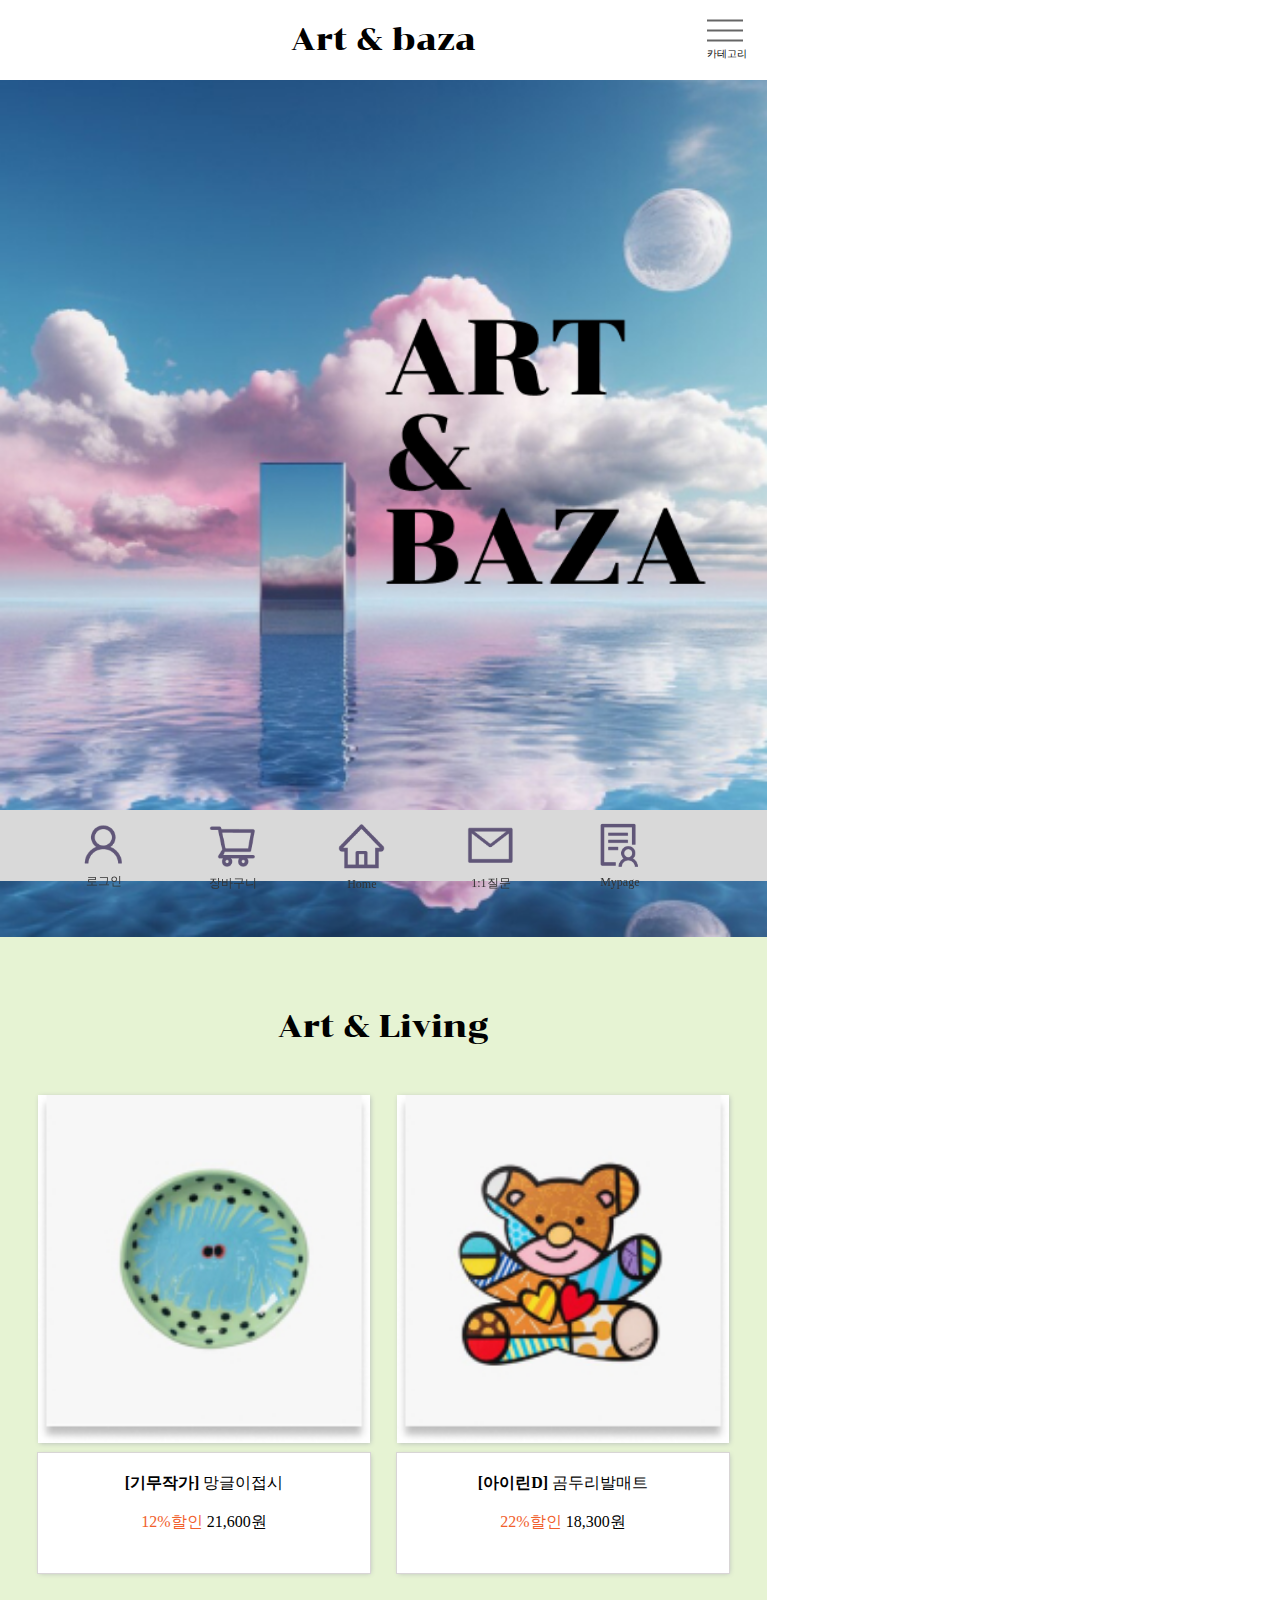
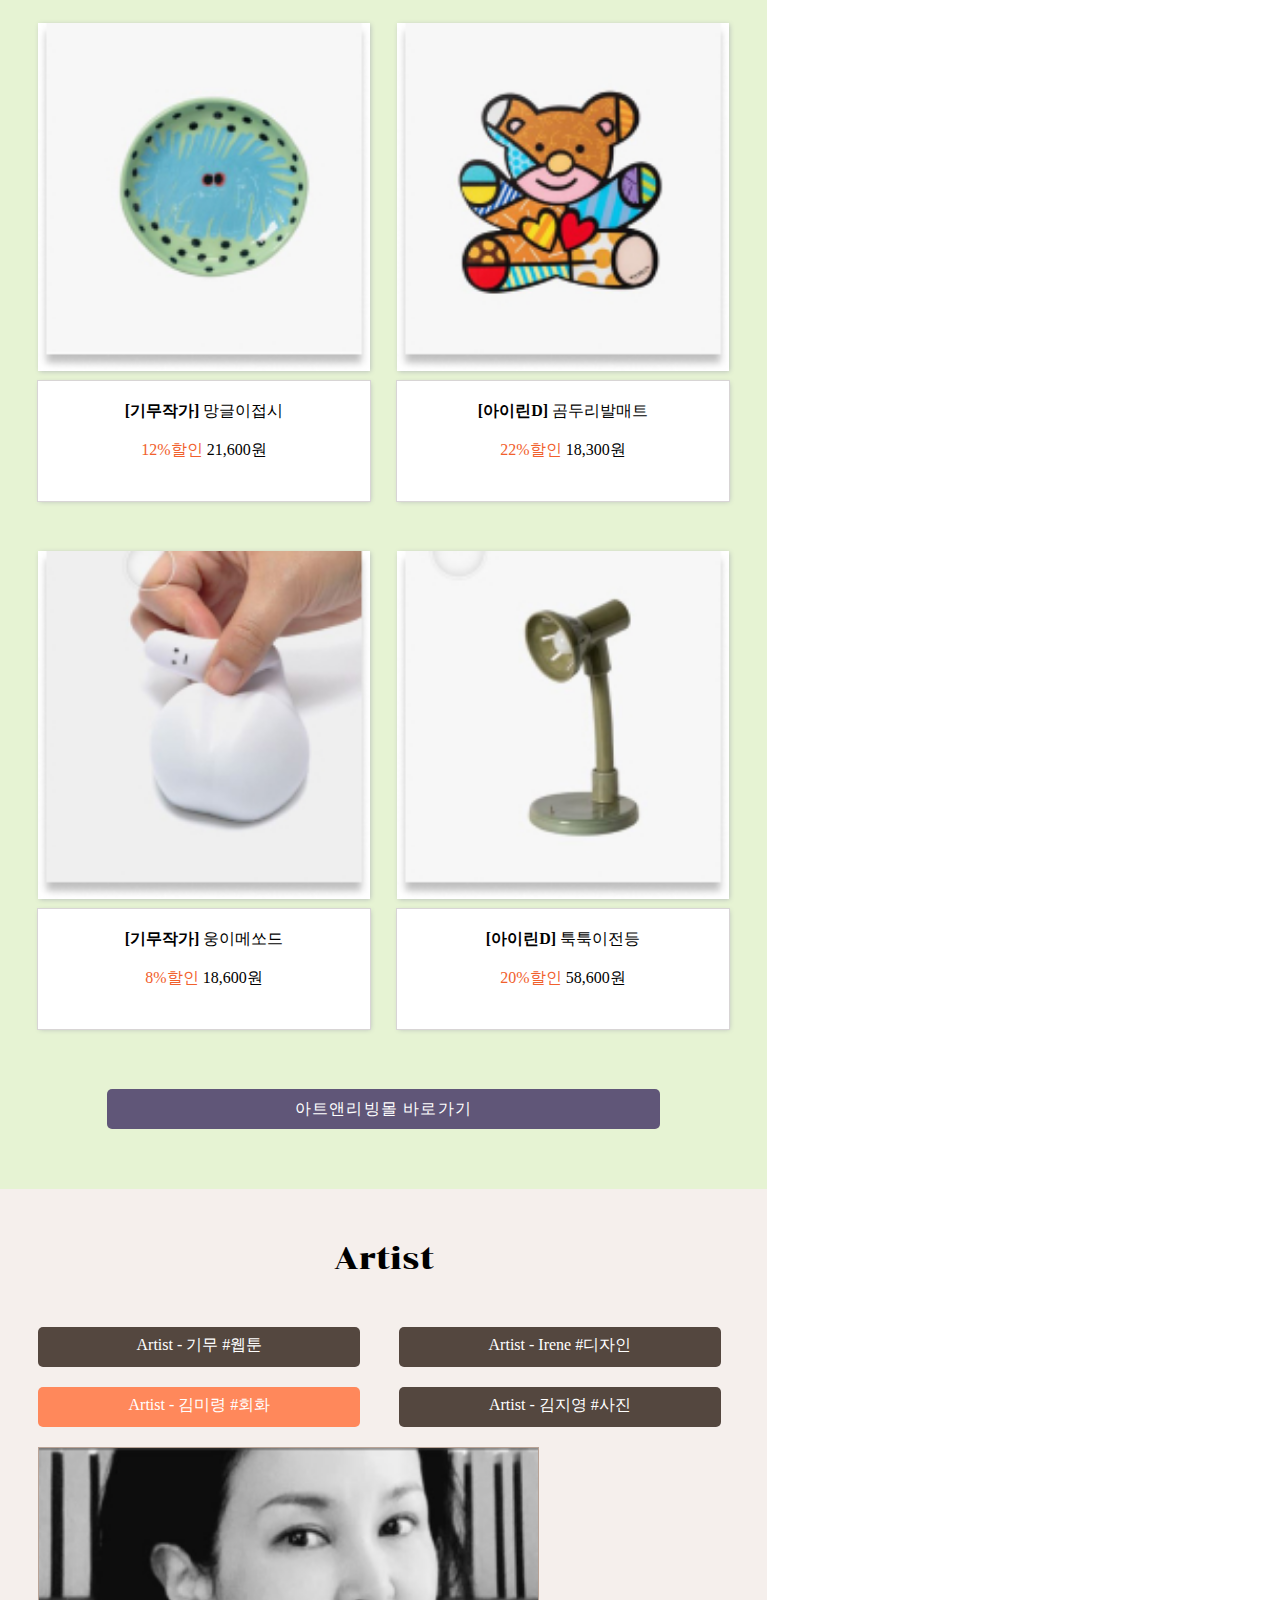
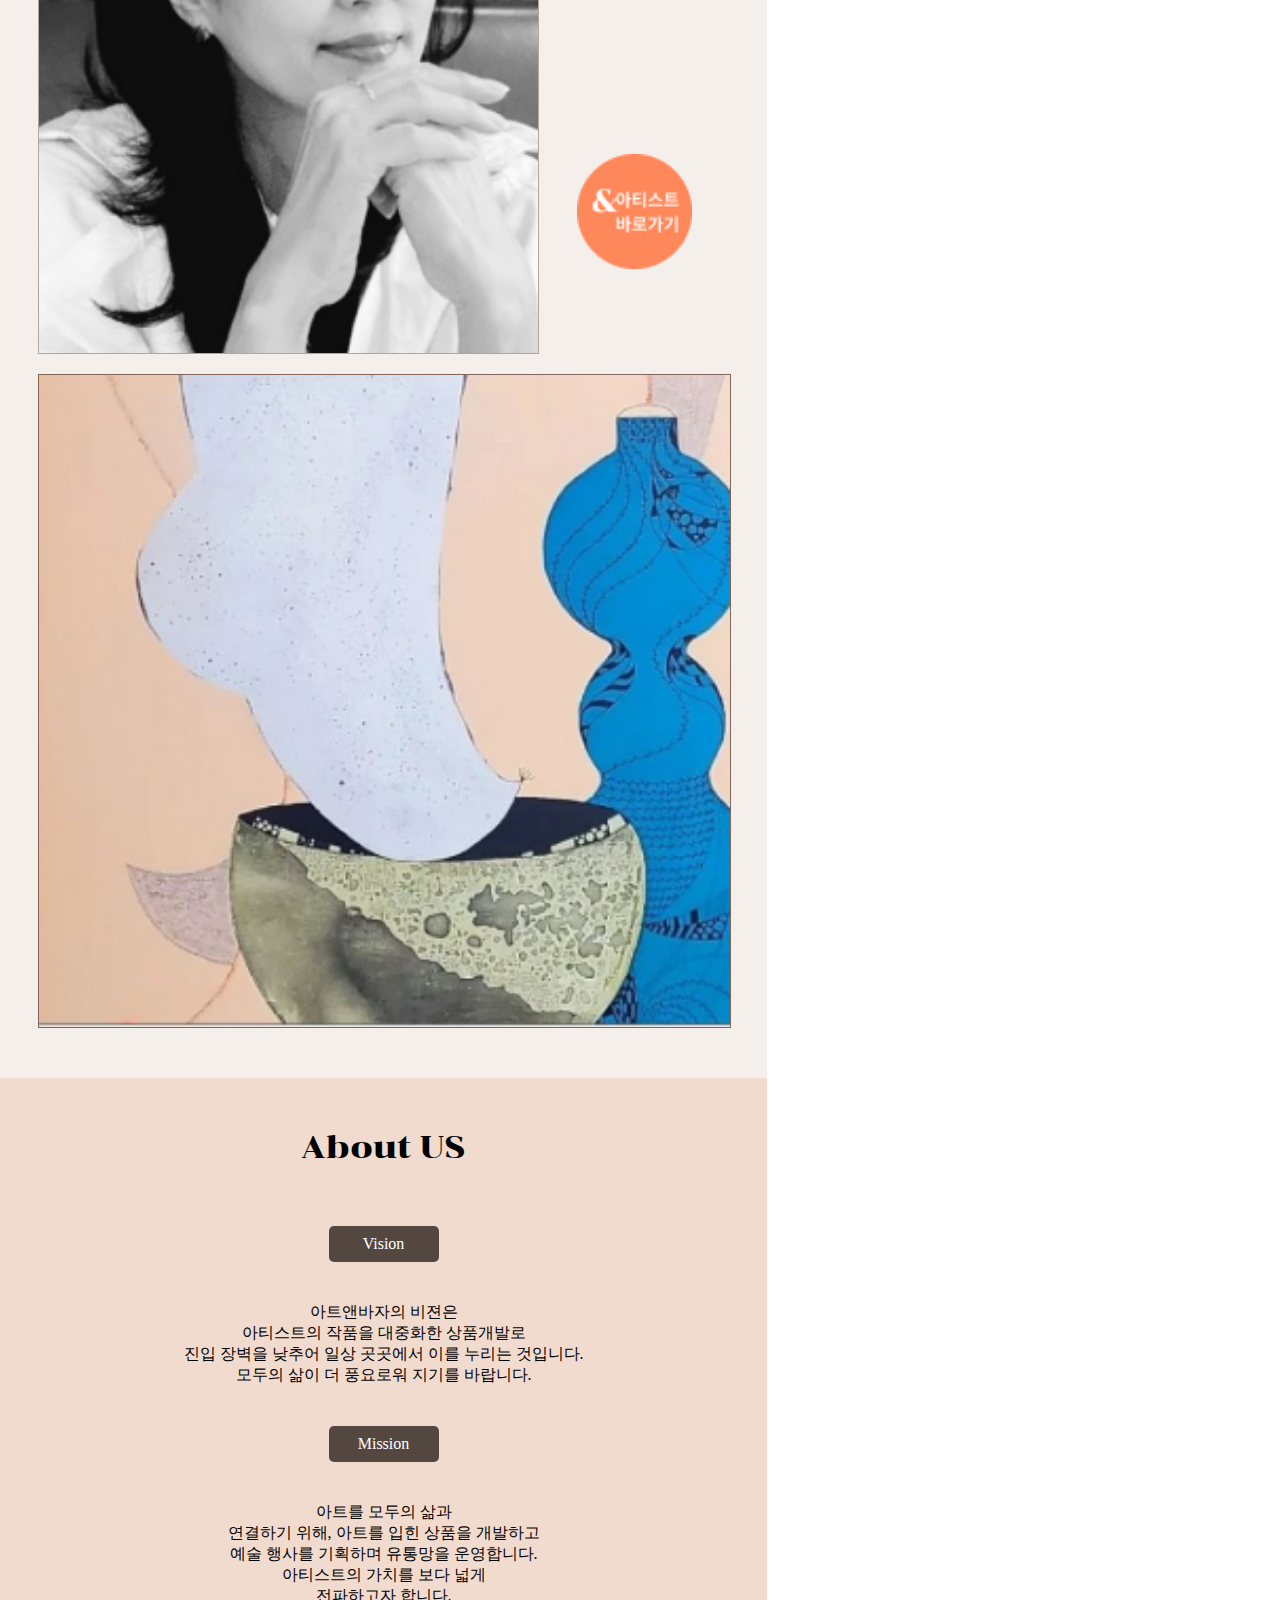
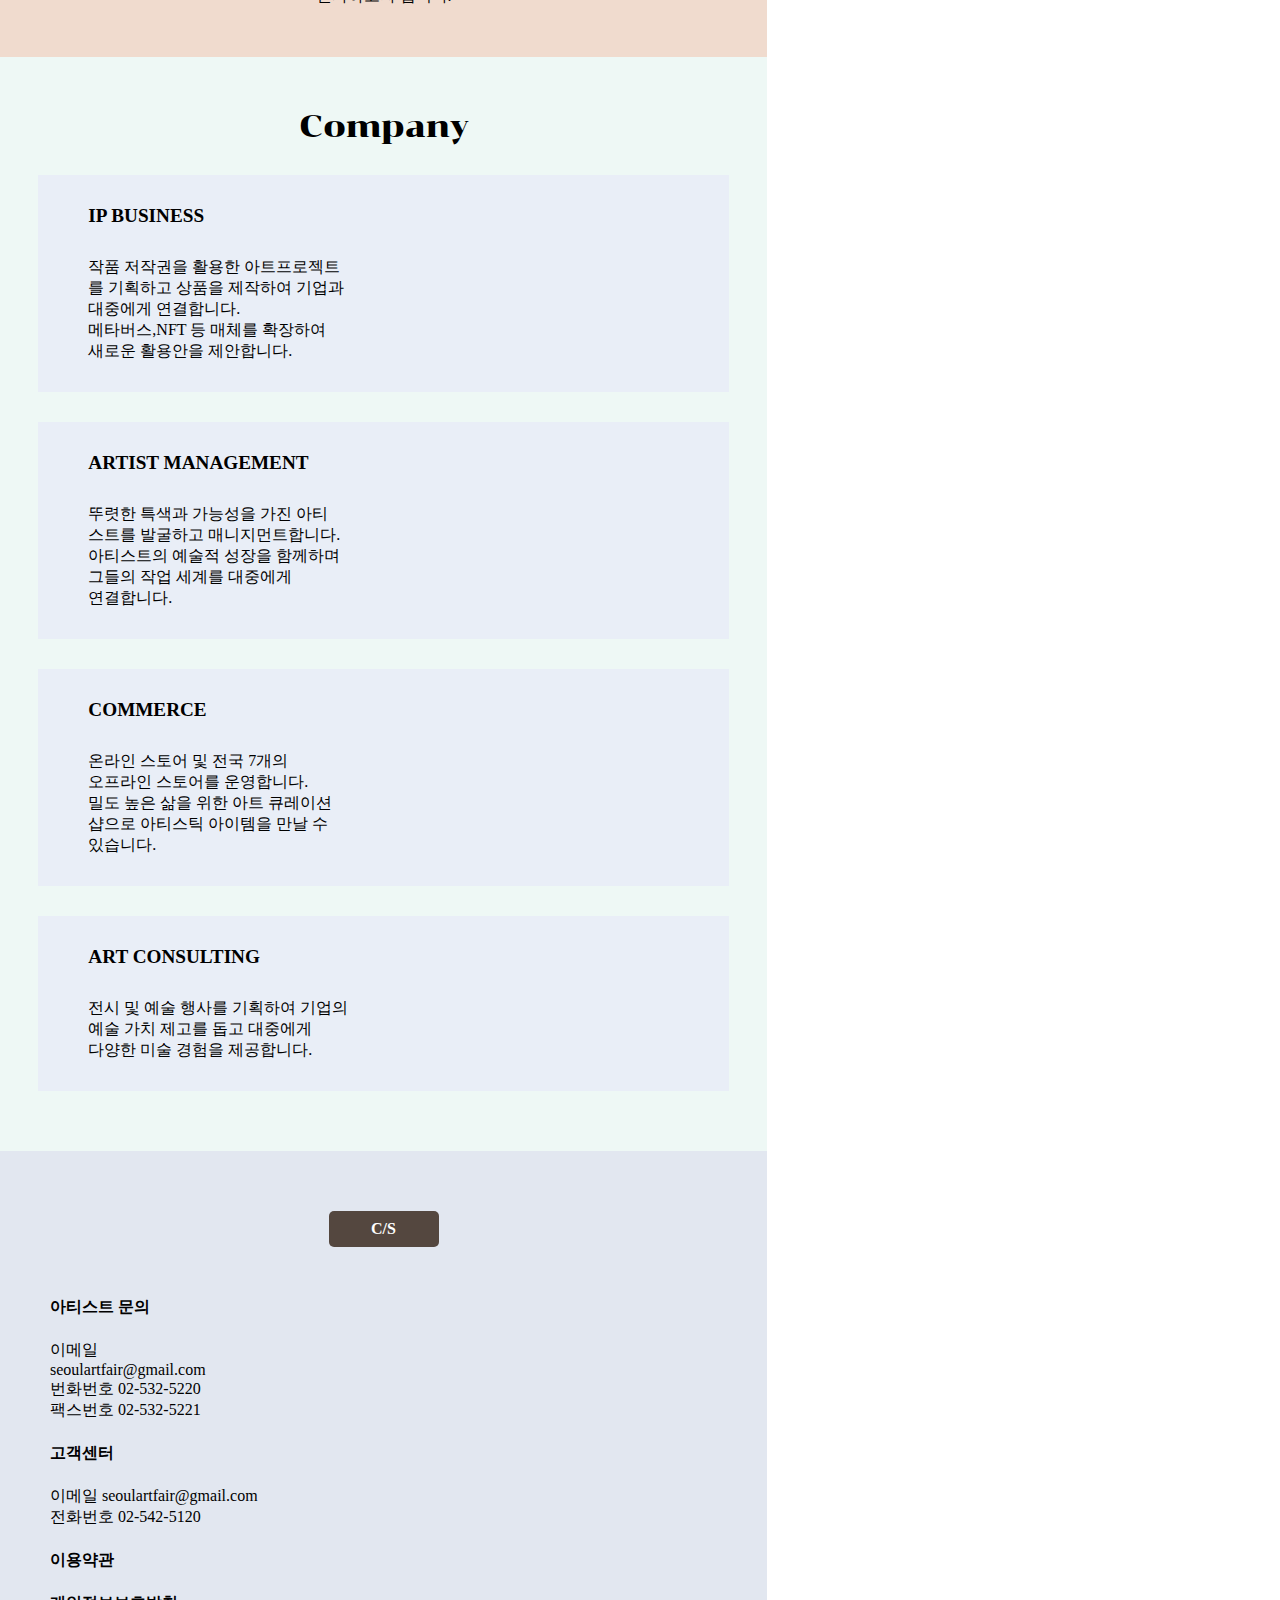
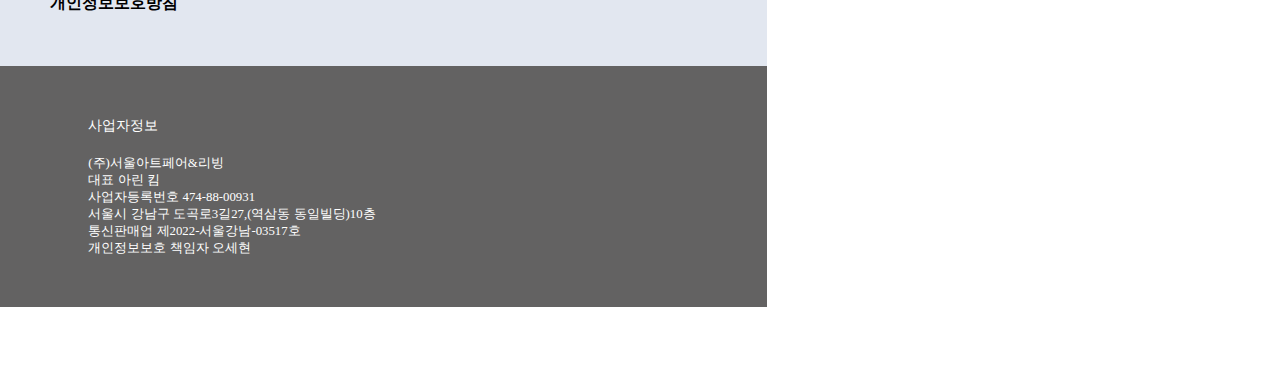
==== commit a151e68a: "드뎌 마지막 수정" ====
--- a/m/index.html
+++ b/m/index.html
@@ -31,6 +31,7 @@
             <span class="ct1"></span>
             <span class="ct2"></span>
             <span class="ct3"></span>
+            <p>카테고리</p>
         </div>
 
         <!-- 삼선누르면  menu 카테고리 하단으로 펼쳐짐  20241224 추가 -->
--- a/m/css/index.css
+++ b/m/css/index.css
@@ -42,18 +42,22 @@
     transform: translateY(-50%);
     cursor: pointer;
 }
-
 header .m-menu span {
     display: block;
     width: 36px;
     height: 2px;
-    background-color: #333;
-
+    background-color: #666;
 }
 
 header .m-menu .ct2 {
-    margin: 12px 0px;
-}
+    margin: 8px 0px;
+}
+
+header .m-menu p {
+   font-size: 10px;
+   margin-top: 5px;
+}
+
 
 /*    삼선누르면  menu 카테고리 하단으로 펼쳐짐  20241224 추가  */
 
@@ -76,7 +80,6 @@
     border-top: 1px solid #dad8d8;
     padding: 10px 5px;
 }
-
 
 
 /************* 모바일 본문css ************/
@@ -184,11 +187,12 @@
     /* outline: 1px solid red; */
     text-align: center;
     padding-top: 10px;
+    padding-bottom: 5px;
 }
 
 article.artnlife .sticker .sticker-menu li a {
     font-size: 12px;
-    font-weight: 600;
+    font-weight: 500;
     /* outline: 1px solid red; ; */
 }
 article.artnlife .sticker .sticker-menu li a img {
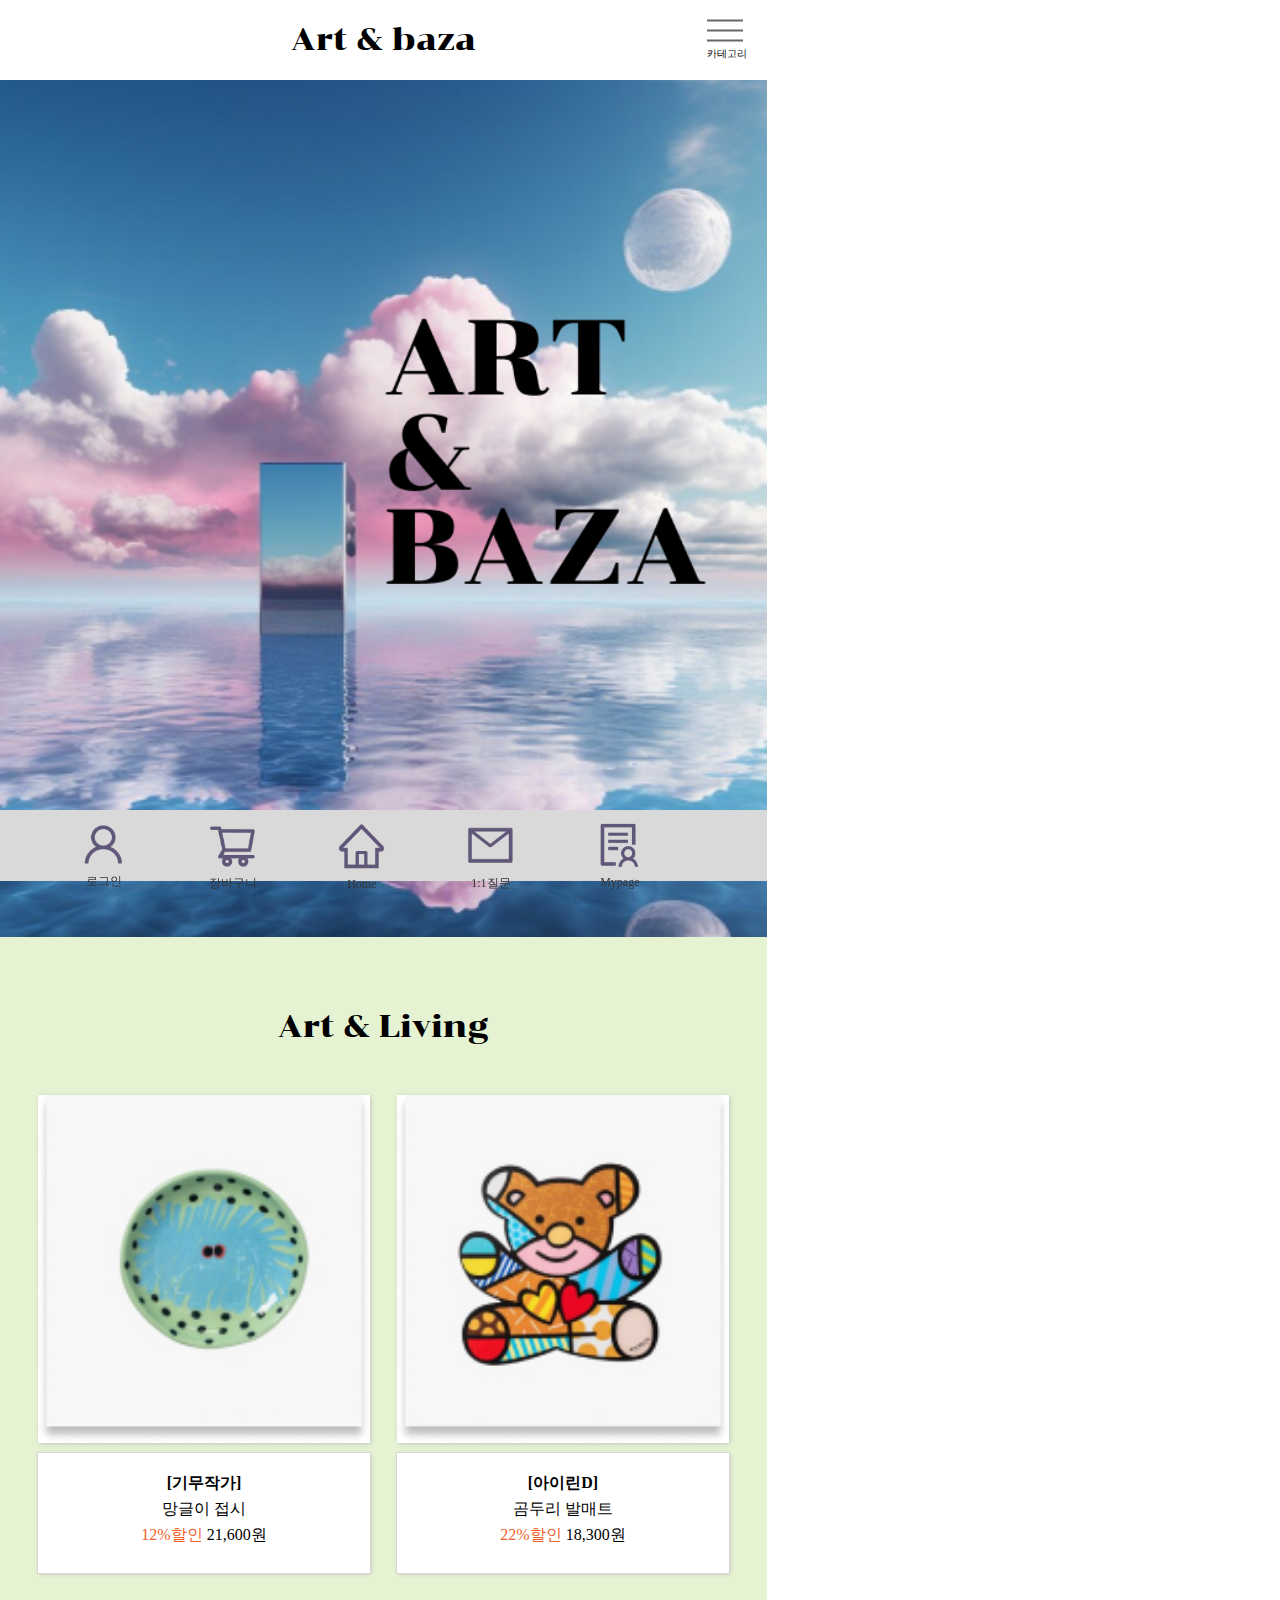
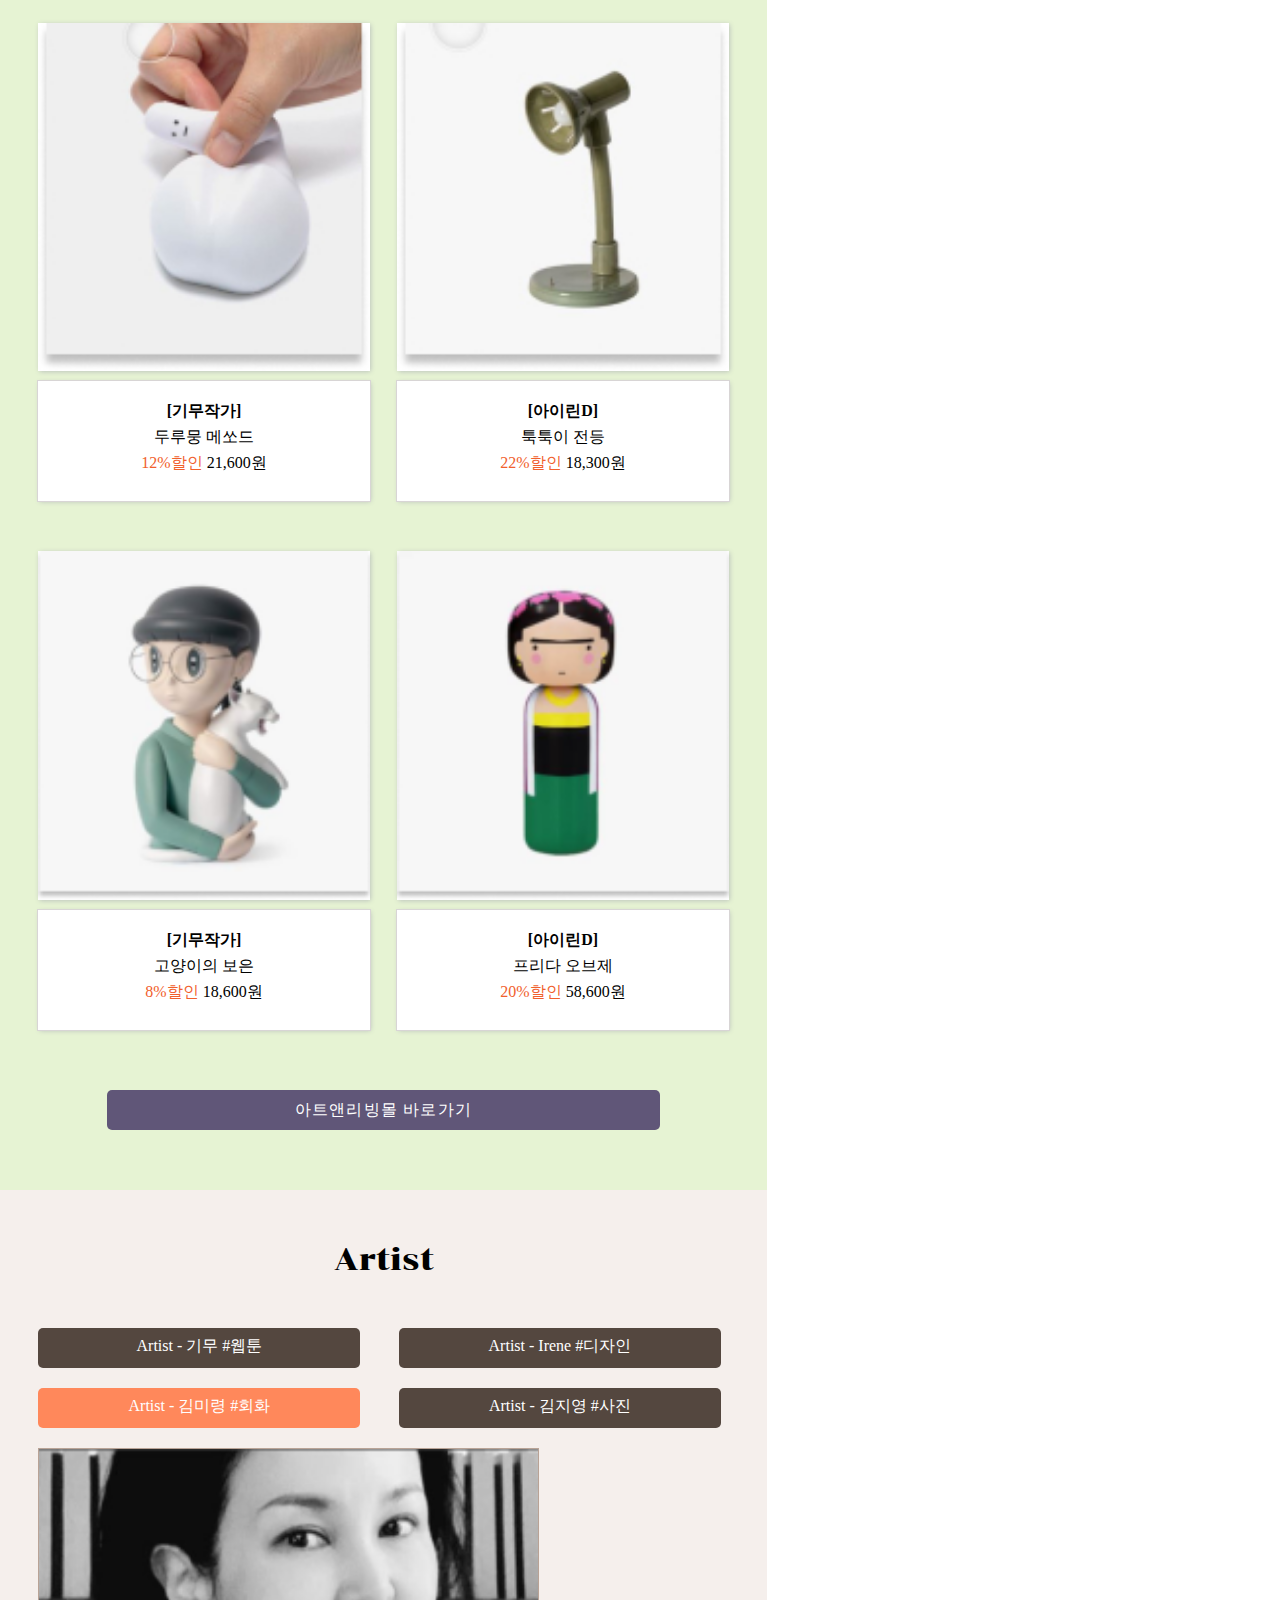
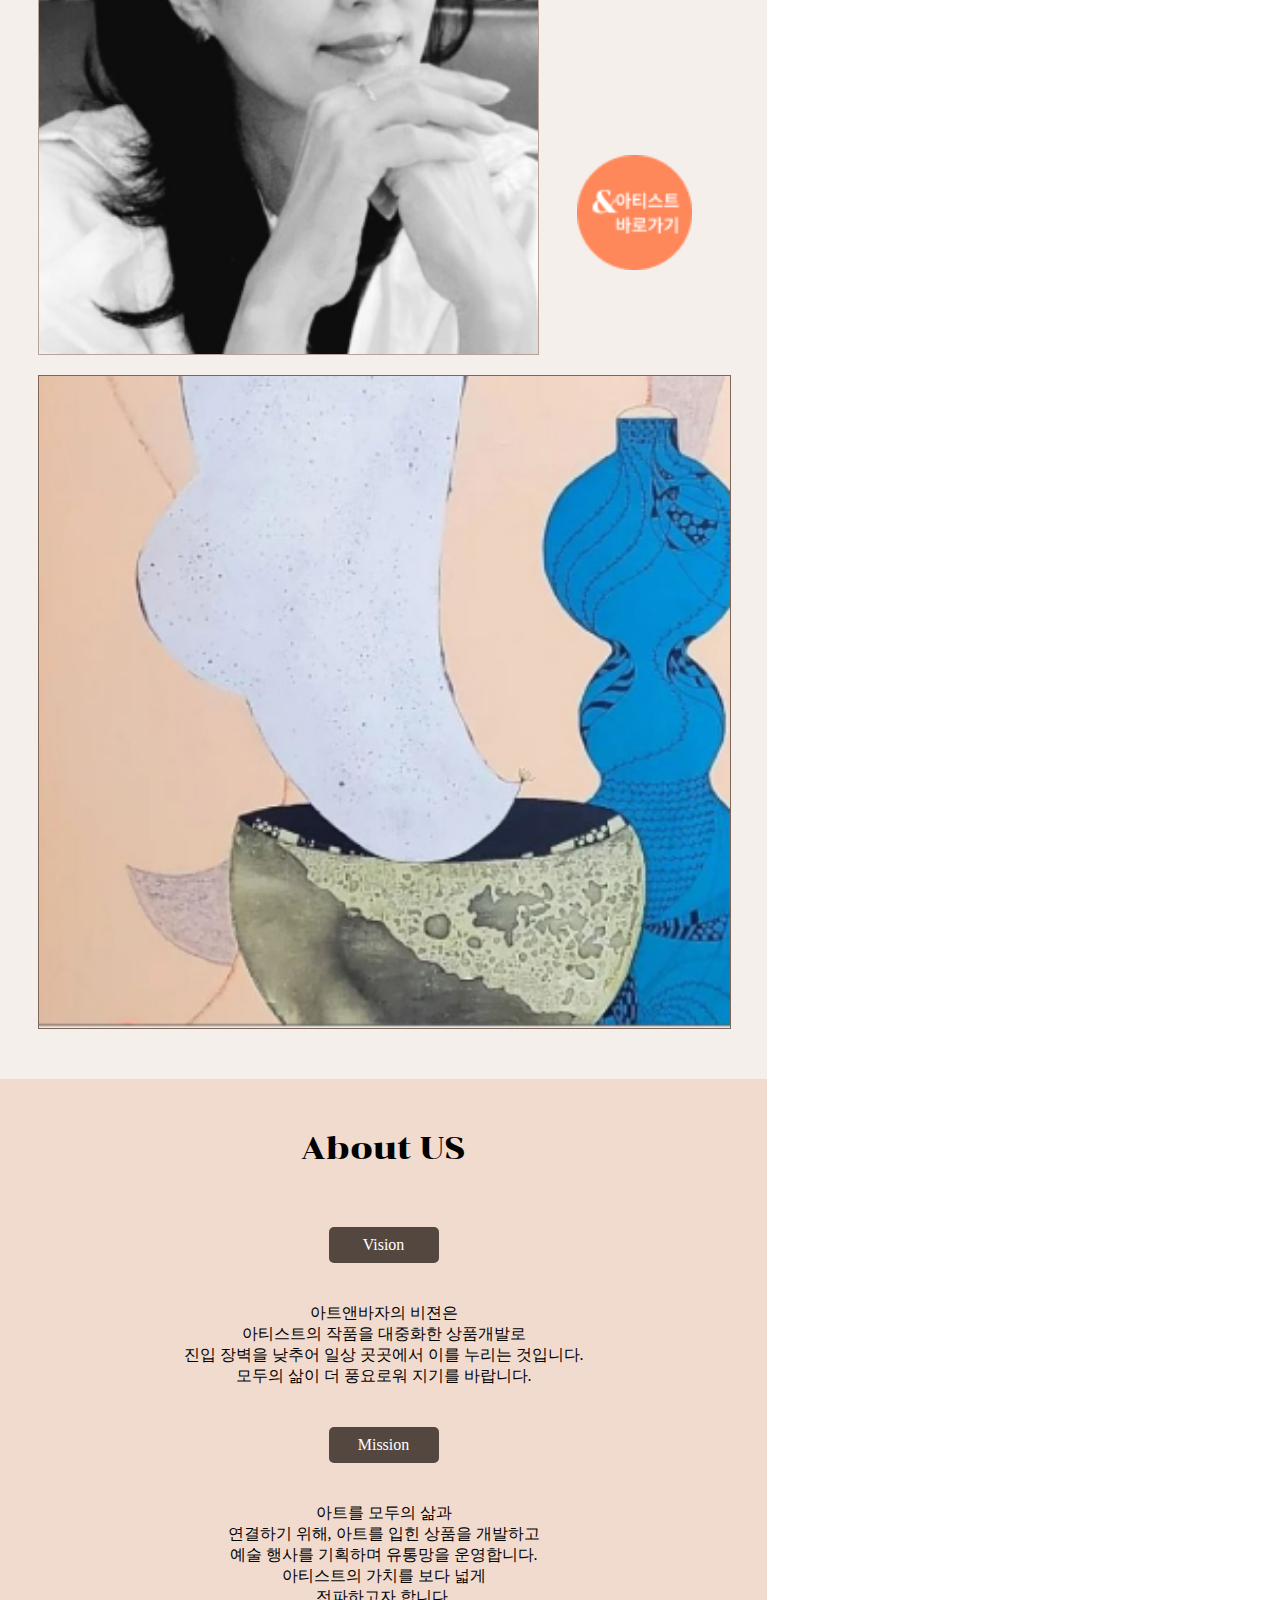
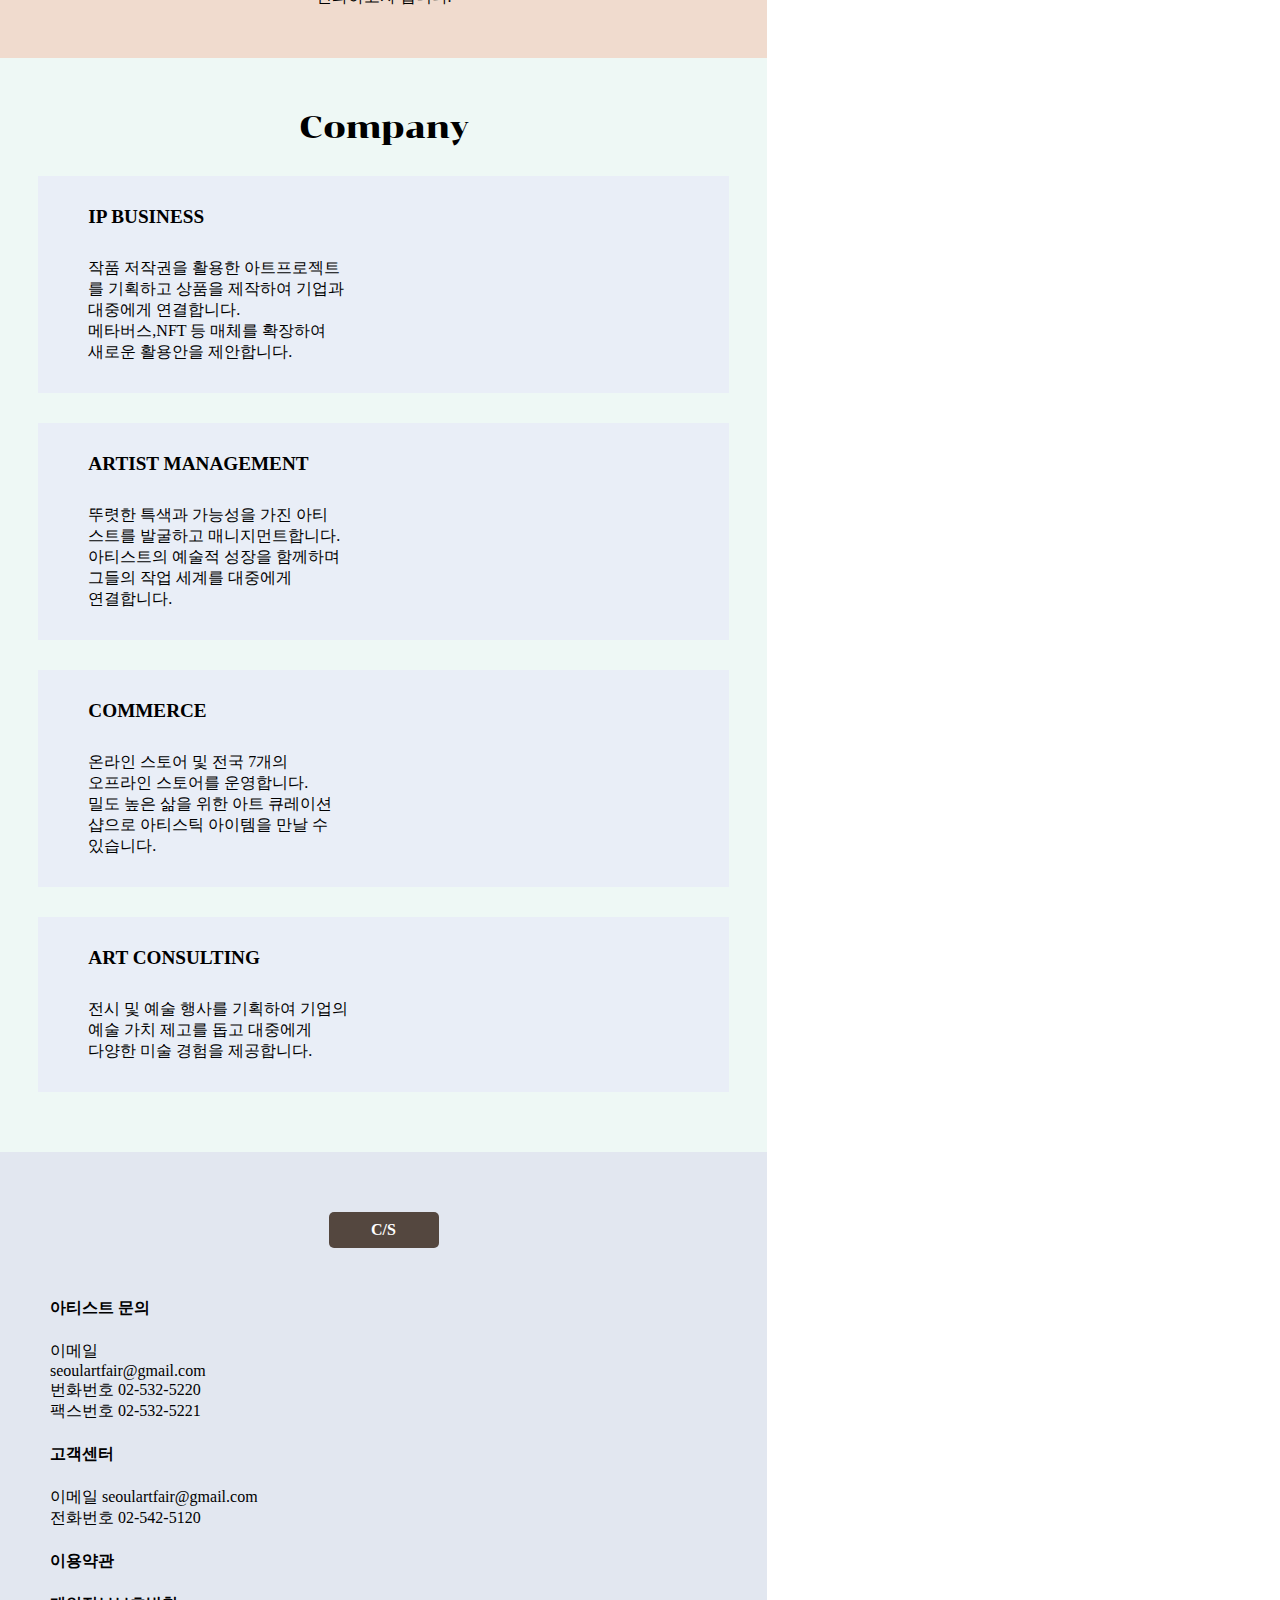
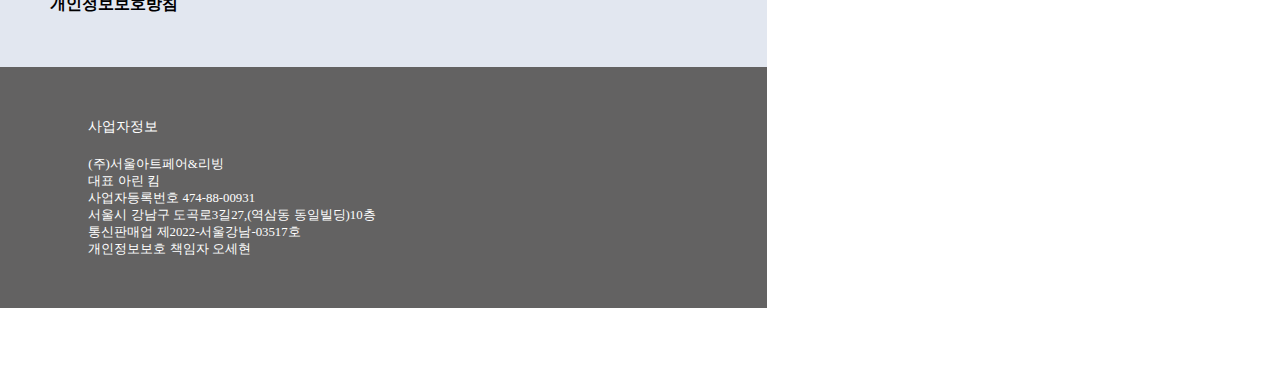
==== commit ecbf2747: "241226수정시작" ====
--- a/m/index.html
+++ b/m/index.html
@@ -102,34 +102,38 @@
             <div class="life_mall">
                 <ul class="box1 clearfix">
                     <li>
-                        <div class="img-box"><img src="imgs/lifemall/life01.jpg" alt="접시사진"></div>
-
-                        <div class="txt-box">
-                            <p><b>[기무작가]</b> 망글이접시</p><br>
+                        <div class="img-box"><img src="imgs/living_mall/life01.jpg" alt="접시사진"></div>
+
+                        <div class="txt-box">
+                            <p><b>[기무작가]</b></p>
+                            <p>망글이 접시</p>
                             <p><span>12%할인 </span> 21,600원</p>
                         </div>
                     </li>
                     <li>
-                        <div class="img-box"><img src="imgs/lifemall/life02.jpg" alt="발매트사진"></div>
-                        <div class="txt-box">
-                            <p><b>[아이린D]</b> 곰두리발매트</p><br>
+                        <div class="img-box"><img src="imgs/living_mall/life02.jpg" alt="발매트사진"></div>
+                        <div class="txt-box">
+                            <p><b>[아이린D]</b></p>
+                            <p>곰두리 발매트</p>
                             <p><span>22%할인 </span> 18,300원</p>
                         </div>
                     </li>
 
                     <!-- !!!추가!!! -->
                     <li>
-                        <div class="img-box"><img src="imgs/lifemall/life01.jpg" alt="접시사진"></div>
-
-                        <div class="txt-box">
-                            <p><b>[기무작가]</b> 망글이접시</p><br>
+                        <div class="img-box"><img src="imgs/living_mall/life03.jpg" alt="접시사진"></div>
+
+                        <div class="txt-box">
+                            <p><b>[기무작가]</b></p>
+                            <p>두루뭉 메쏘드</p>
                             <p><span>12%할인 </span> 21,600원</p>
                         </div>
                     </li>
                     <li>
-                        <div class="img-box"><img src="imgs/lifemall/life02.jpg" alt="발매트사진"></div>
-                        <div class="txt-box">
-                            <p><b>[아이린D]</b> 곰두리발매트</p><br>
+                        <div class="img-box"><img src="imgs/living_mall/life04.jpg" alt="발매트사진"></div>
+                        <div class="txt-box">
+                            <p><b>[아이린D]</b></p>
+                            <p>툭툭이 전등</p>
                             <p><span>22%할인 </span> 18,300원</p>
                         </div>
                     </li>
@@ -137,16 +141,18 @@
 
                 <ul class=" box2 clearfix">
                     <li>
-                        <div class="img-box"><img src="imgs/lifemall/life03.jpg" alt="장난감사진"></div>
-                        <div class="txt-box">
-                            <p><b>[기무작가]</b> 웅이메쏘드</p><br>
+                        <div class="img-box"><img src="imgs/living_mall/life05.png" alt="장난감사진"></div>
+                        <div class="txt-box">
+                            <p><b>[기무작가]</b></p>
+                            <p>고양이의 보은</p>
                             <p><span>8%할인 </span> 18,600원</p>
                         </div>
                     </li>
                     <li>
-                        <div class="img-box"><img src="imgs/lifemall/life04.jpg" alt="전등사진"></div>
-                        <div class="txt-box">
-                            <p><b>[아이린D]</b> 툭툭이전등</p><br>
+                        <div class="img-box"><img src="imgs/living_mall/life06.png" alt="전등사진"></div>
+                        <div class="txt-box">
+                            <p><b>[아이린D]</b></p>
+                            <p>프리다 오브제</p>
                             <p><span>20%할인 </span> 58,600원</p>
                         </div>
                     </li>
--- a/m/css/index.css
+++ b/m/css/index.css
@@ -42,6 +42,7 @@
     transform: translateY(-50%);
     cursor: pointer;
 }
+
 header .m-menu span {
     display: block;
     width: 36px;
@@ -54,8 +55,8 @@
 }
 
 header .m-menu p {
-   font-size: 10px;
-   margin-top: 5px;
+    font-size: 10px;
+    margin-top: 5px;
 }
 
 
@@ -176,7 +177,7 @@
     width: 92%;
     margin: 0 auto;
     margin-left: 5%;
-    
+
 }
 
 article.artnlife .sticker .sticker-menu li {
@@ -195,6 +196,7 @@
     font-weight: 500;
     /* outline: 1px solid red; ; */
 }
+
 article.artnlife .sticker .sticker-menu li a img {
     width: 40%;
 }
@@ -253,6 +255,7 @@
 
 article.artnlife .life_mall li .txt-box p {
     font-size: 16px;
+    margin-bottom: 5px;
 }
 
 article.artnlife .life_mall li .txt-box span {
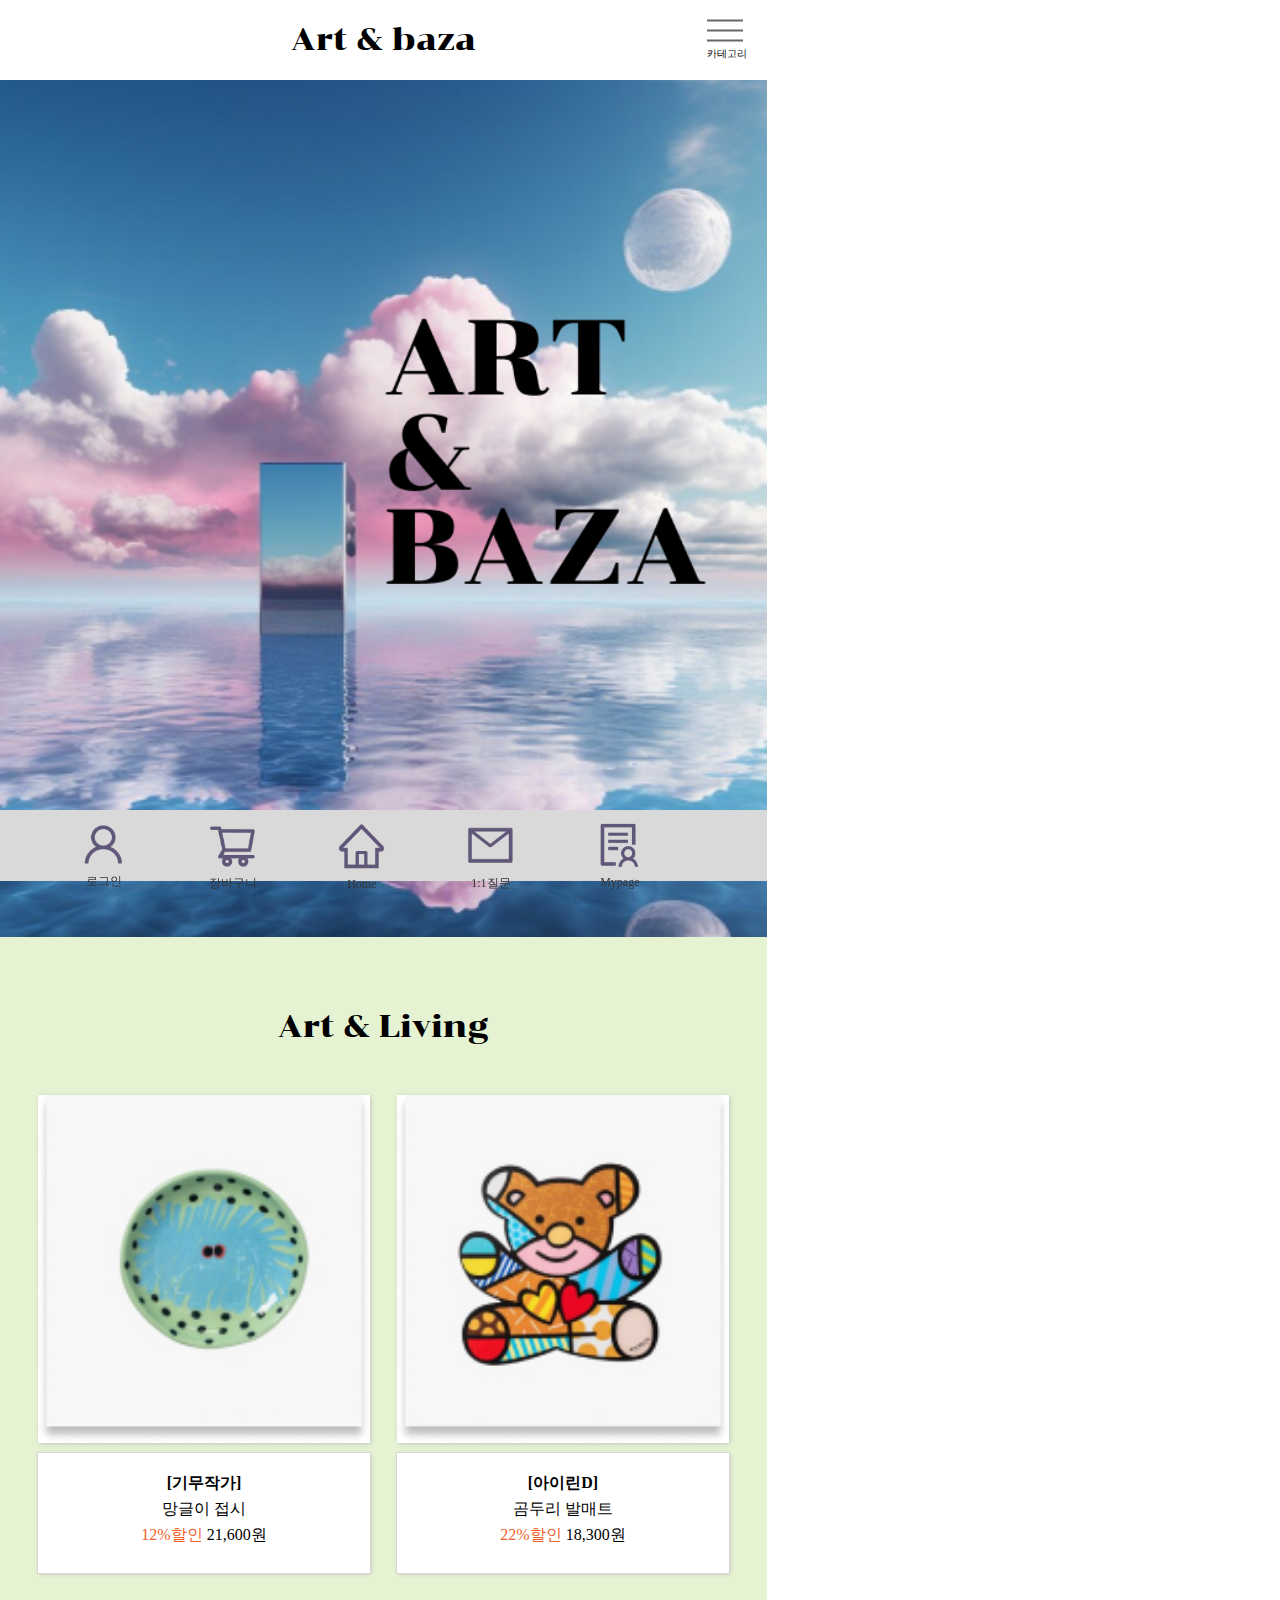
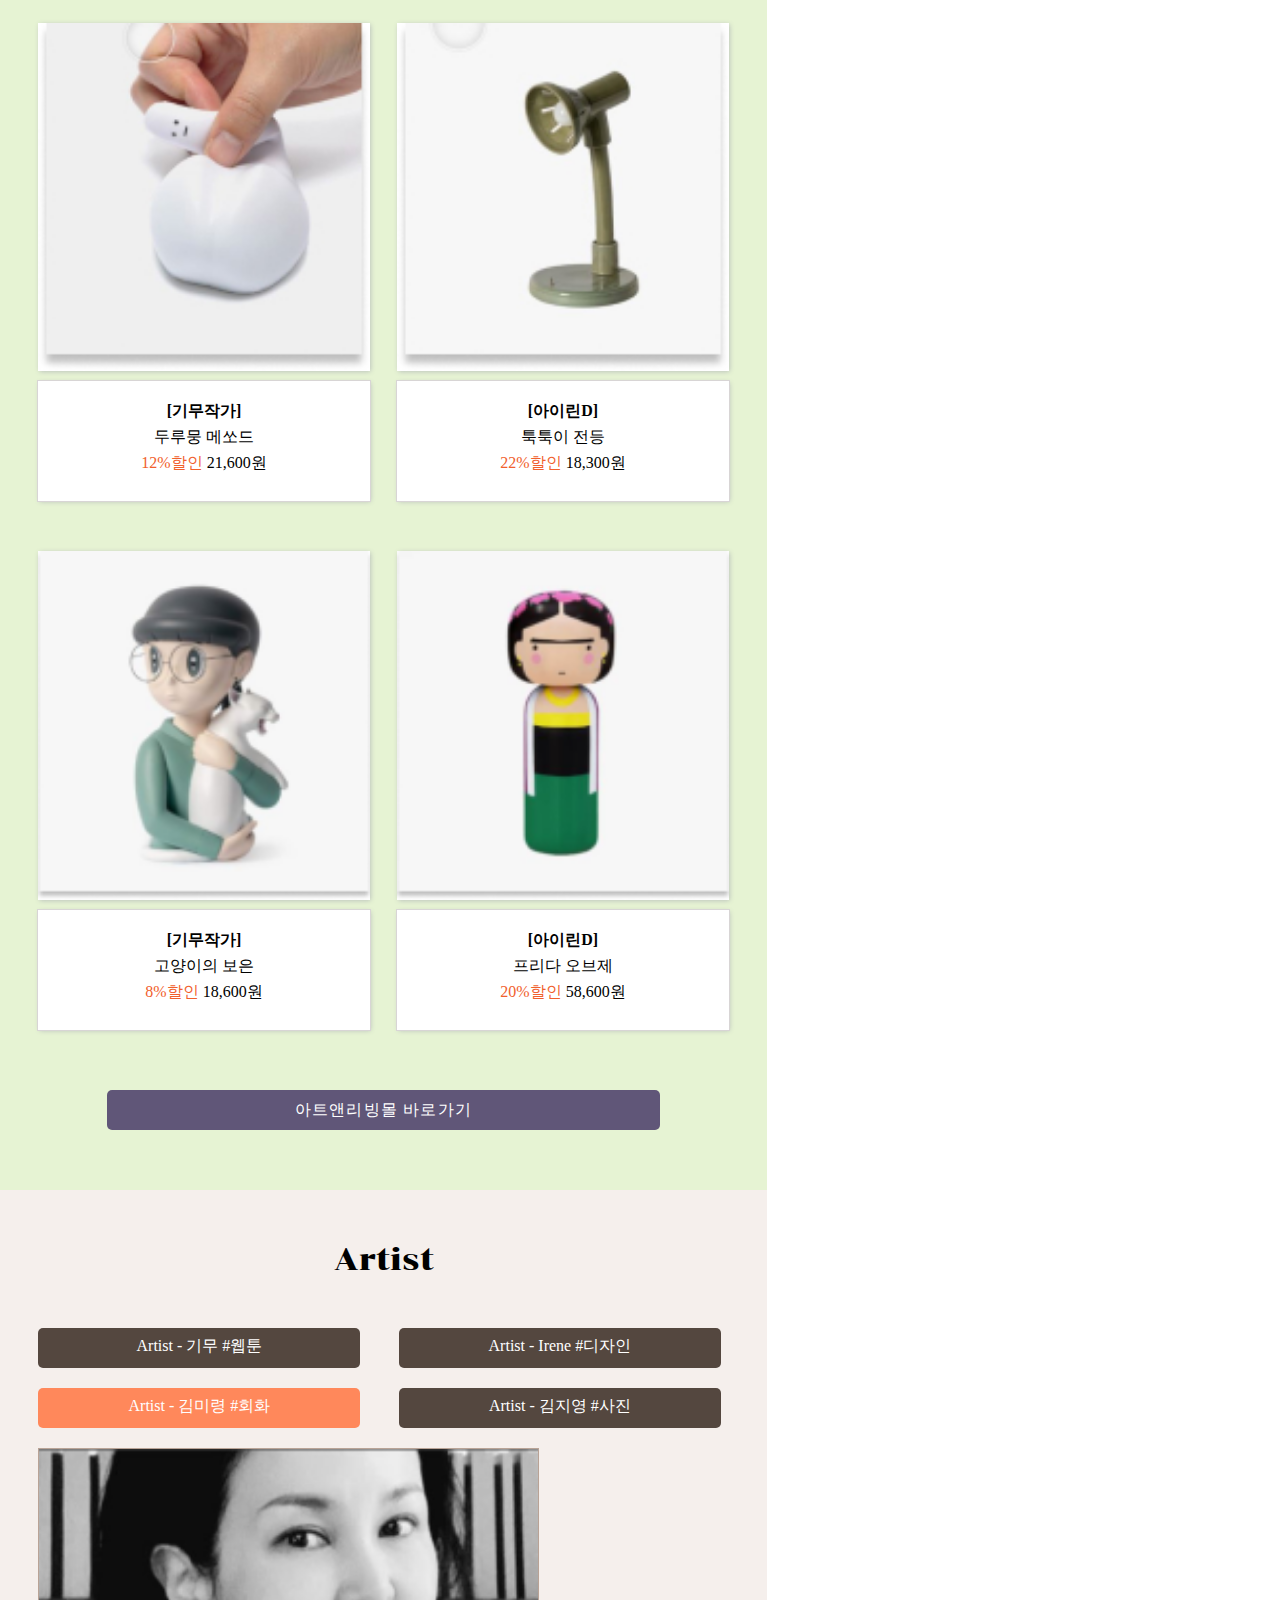
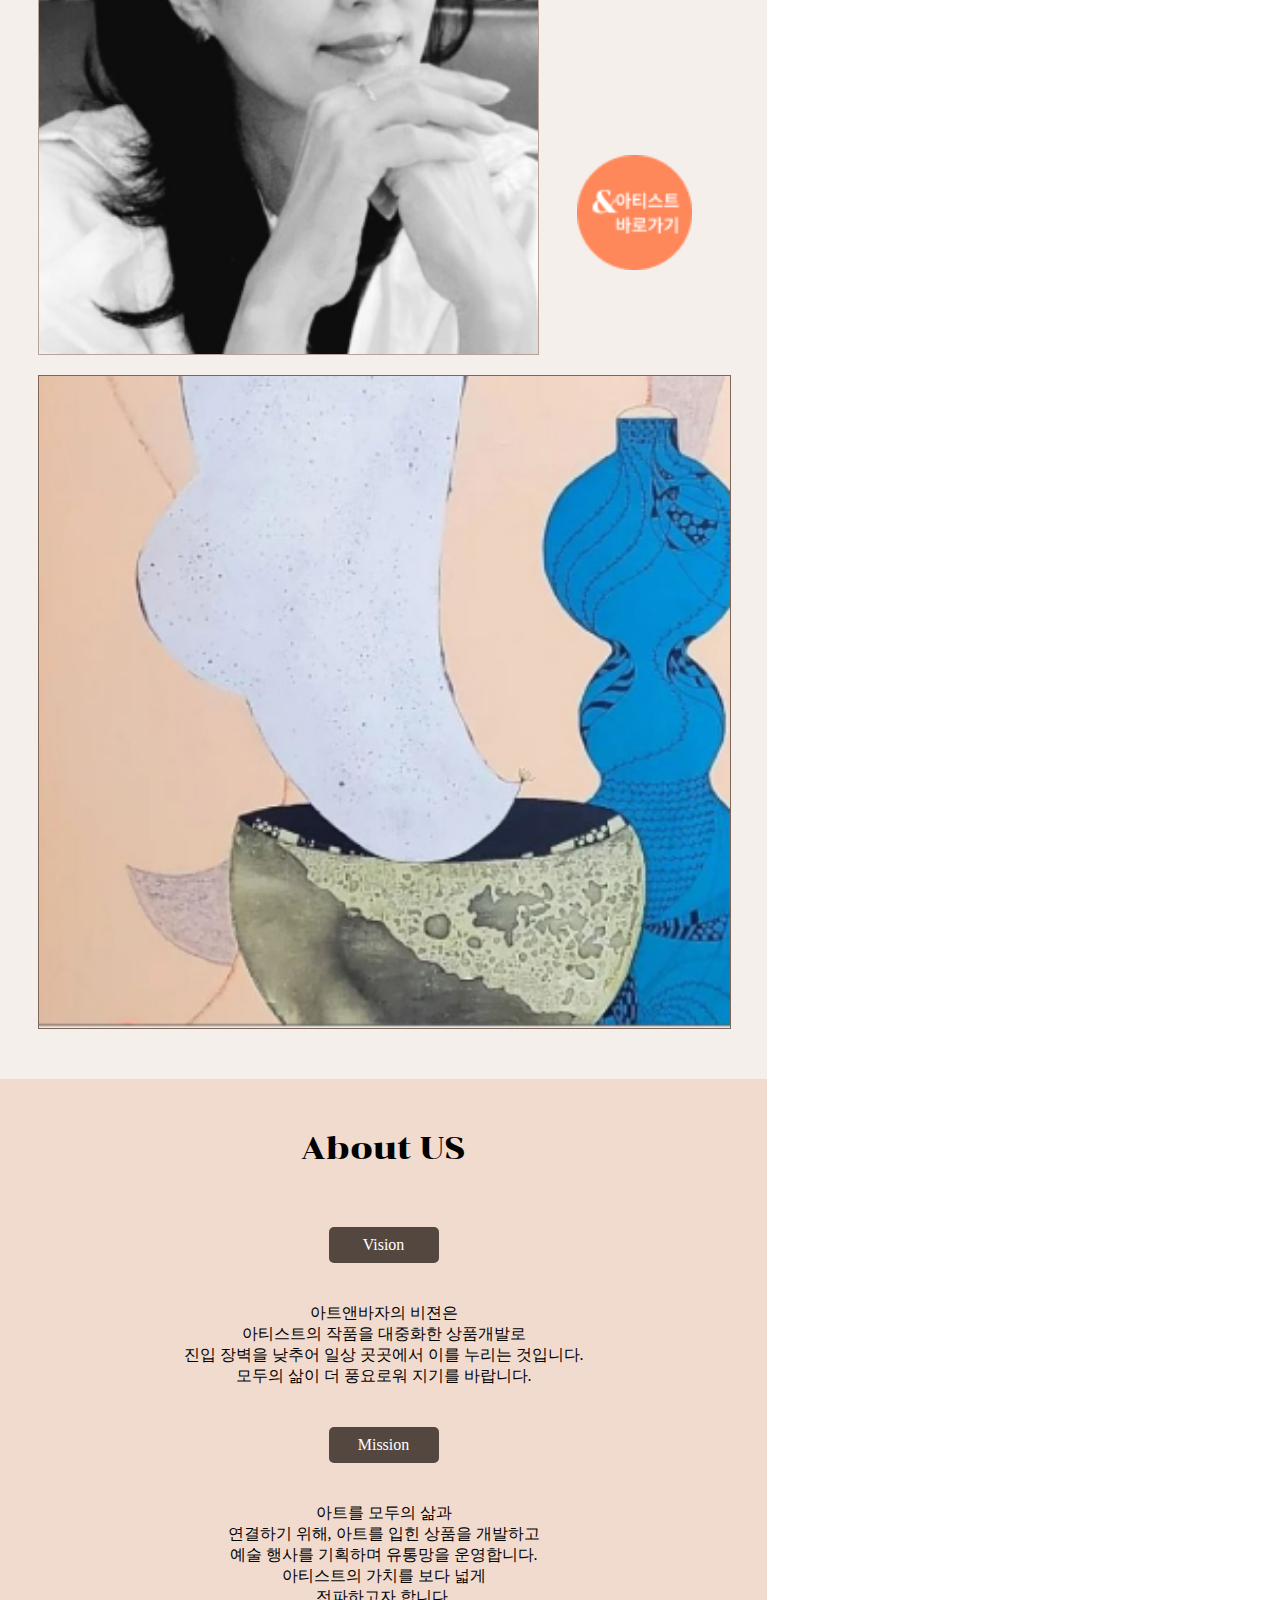
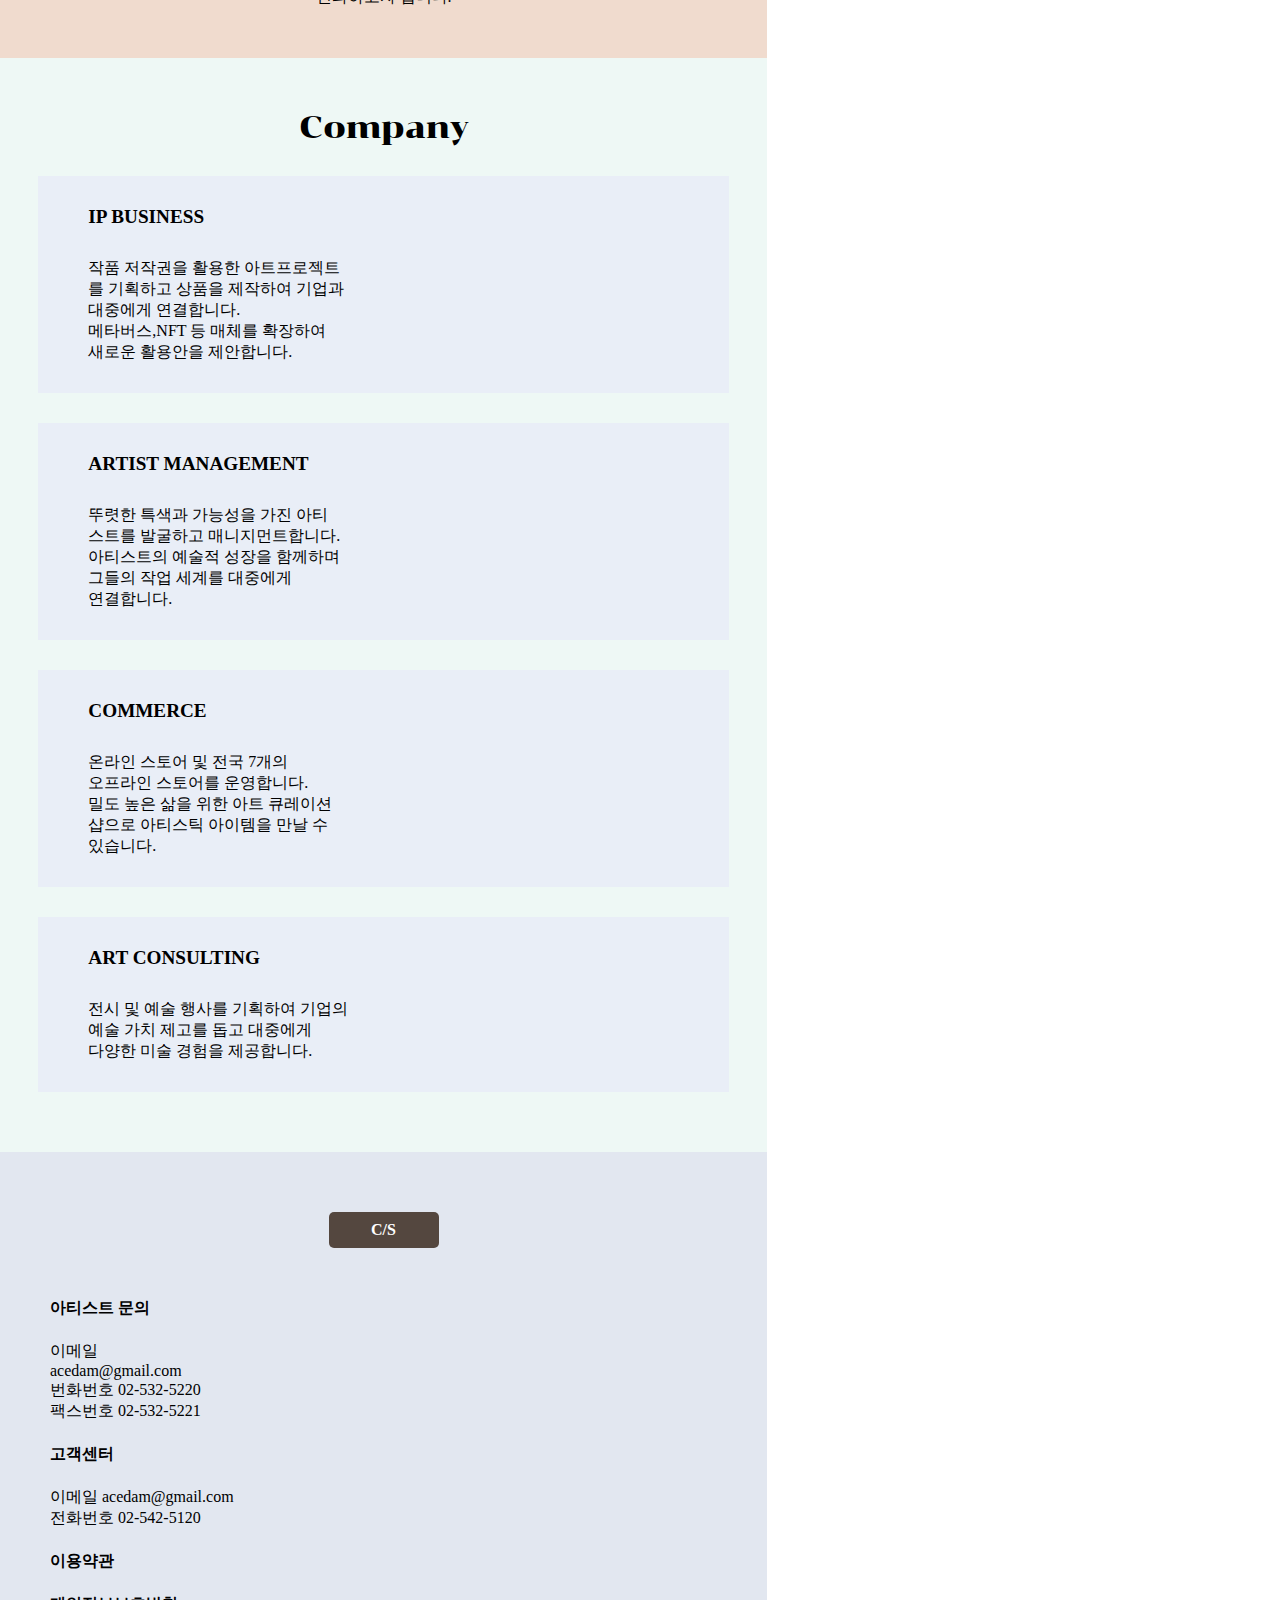
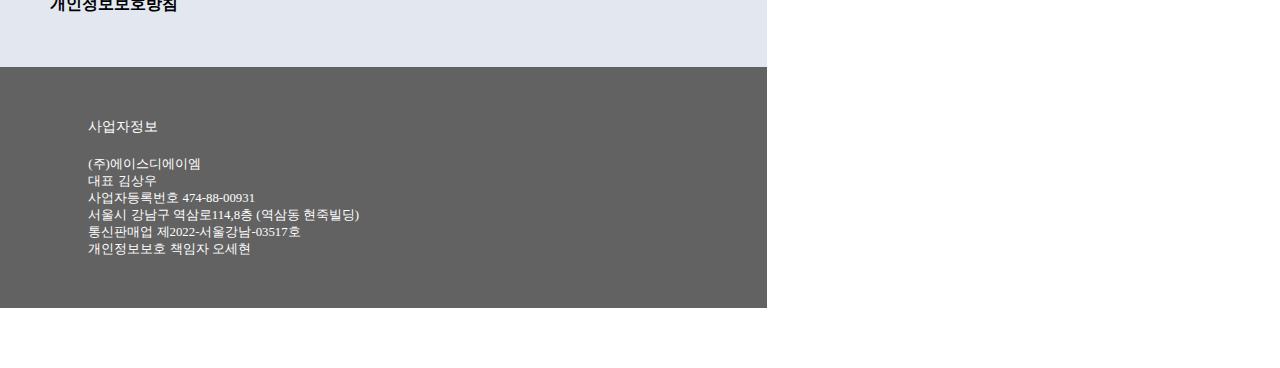
==== commit a3d3c53d: "20250112수정" ====
--- a/m/index.html
+++ b/m/index.html
@@ -159,7 +159,7 @@
                 </ul>
 
                 <div class="button">
-                    <a href="#">아트앤리빙몰 바로가기</a>
+                    <a href="./contents_m/mc-artnliving.html">아트앤리빙몰 바로가기</a>
                 </div>
             </div>
 
@@ -269,12 +269,12 @@
             <div class="cont_artbox">
                 <h4>아티스트 문의</h4>
                 <p>이메일 </p>
-                <p>seoulartfair@gmail.com</p>
+                <p>acedam@gmail.com</p>
                 <p>번화번호 02-532-5220</p>
                 <p>팩스번호 02-532-5221</p>
 
                 <h4>고객센터</h4>
-                <p>이메일 seoulartfair@gmail.com</p>
+                <p>이메일 acedam@gmail.com</p>
                 <p>전화번호 02-542-5120</p>
 
                 <h4>이용약관</h4>
@@ -287,10 +287,10 @@
         <div class="cont_company">
 
             <h4>사업자정보</h4>
-            <p>(주)서울아트페어&리빙</p>
-            <p>대표 아린 킴</p>
+            <p>(주)에이스디에이엠</p>
+            <p>대표 김상우</p>
             <p>사업자등록번호 474-88-00931</p>
-            <p>서울시 강남구 도곡로3길27,(역삼동 동일빌딩)10층</p>
+            <p>서울시 강남구 역삼로114,8층 (역삼동 현죽빌딩)</p>
             <p>통신판매업 제2022-서울강남-03517호</p>
             <p>개인정보보호 책임자 오세현</p>
         </div>
--- a/css/common.css
+++ b/css/common.css
@@ -28,7 +28,5 @@
 
 .noto-sans-kr {
     font-family: "Noto Sans KR", serif;
-    font-optical-sizing: auto;
-    font-weight: weight;
     font-style: normal;
 }--- a/m/css/index.css
+++ b/m/css/index.css
@@ -68,7 +68,7 @@
     left: 0;
     top: 100%;
     width: 100%;
-    outline: 1px sold #838181;
+    outline: 1px solid #d8d5d5;
     display: none;
 }
 
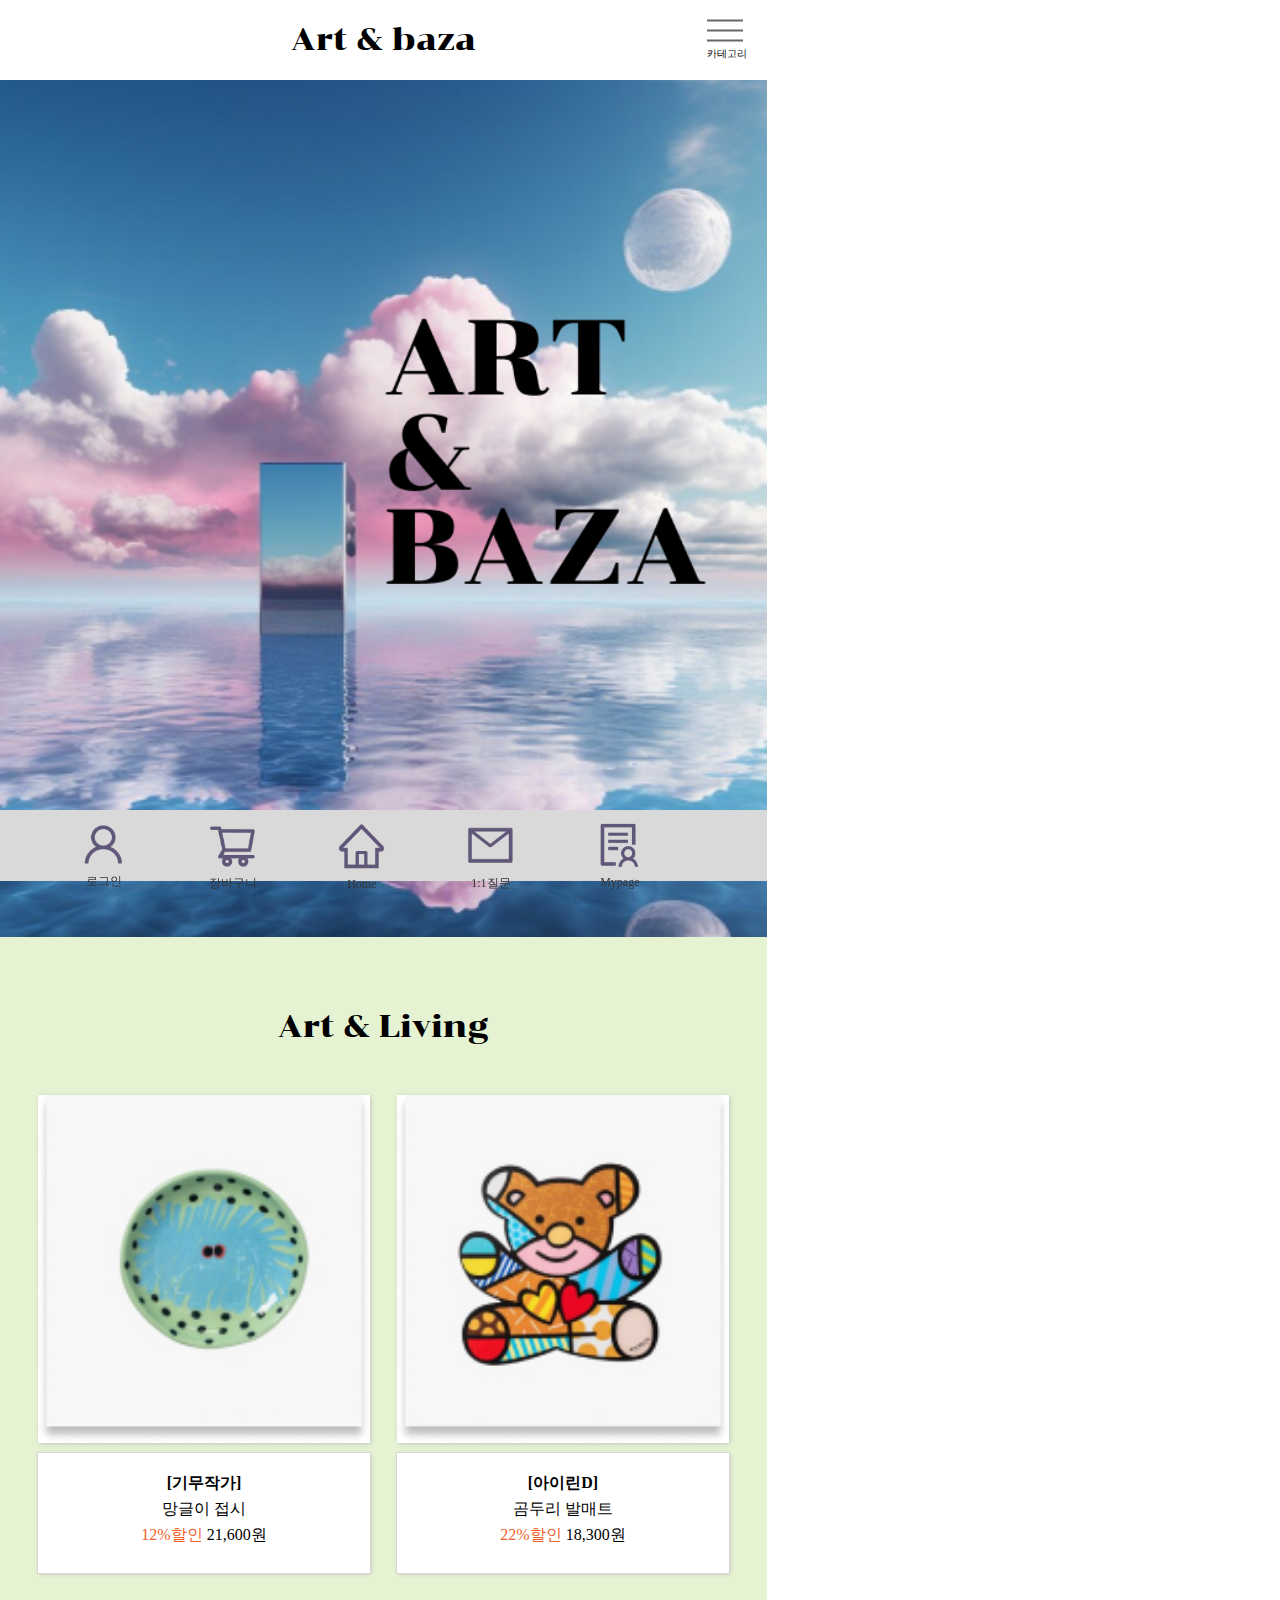
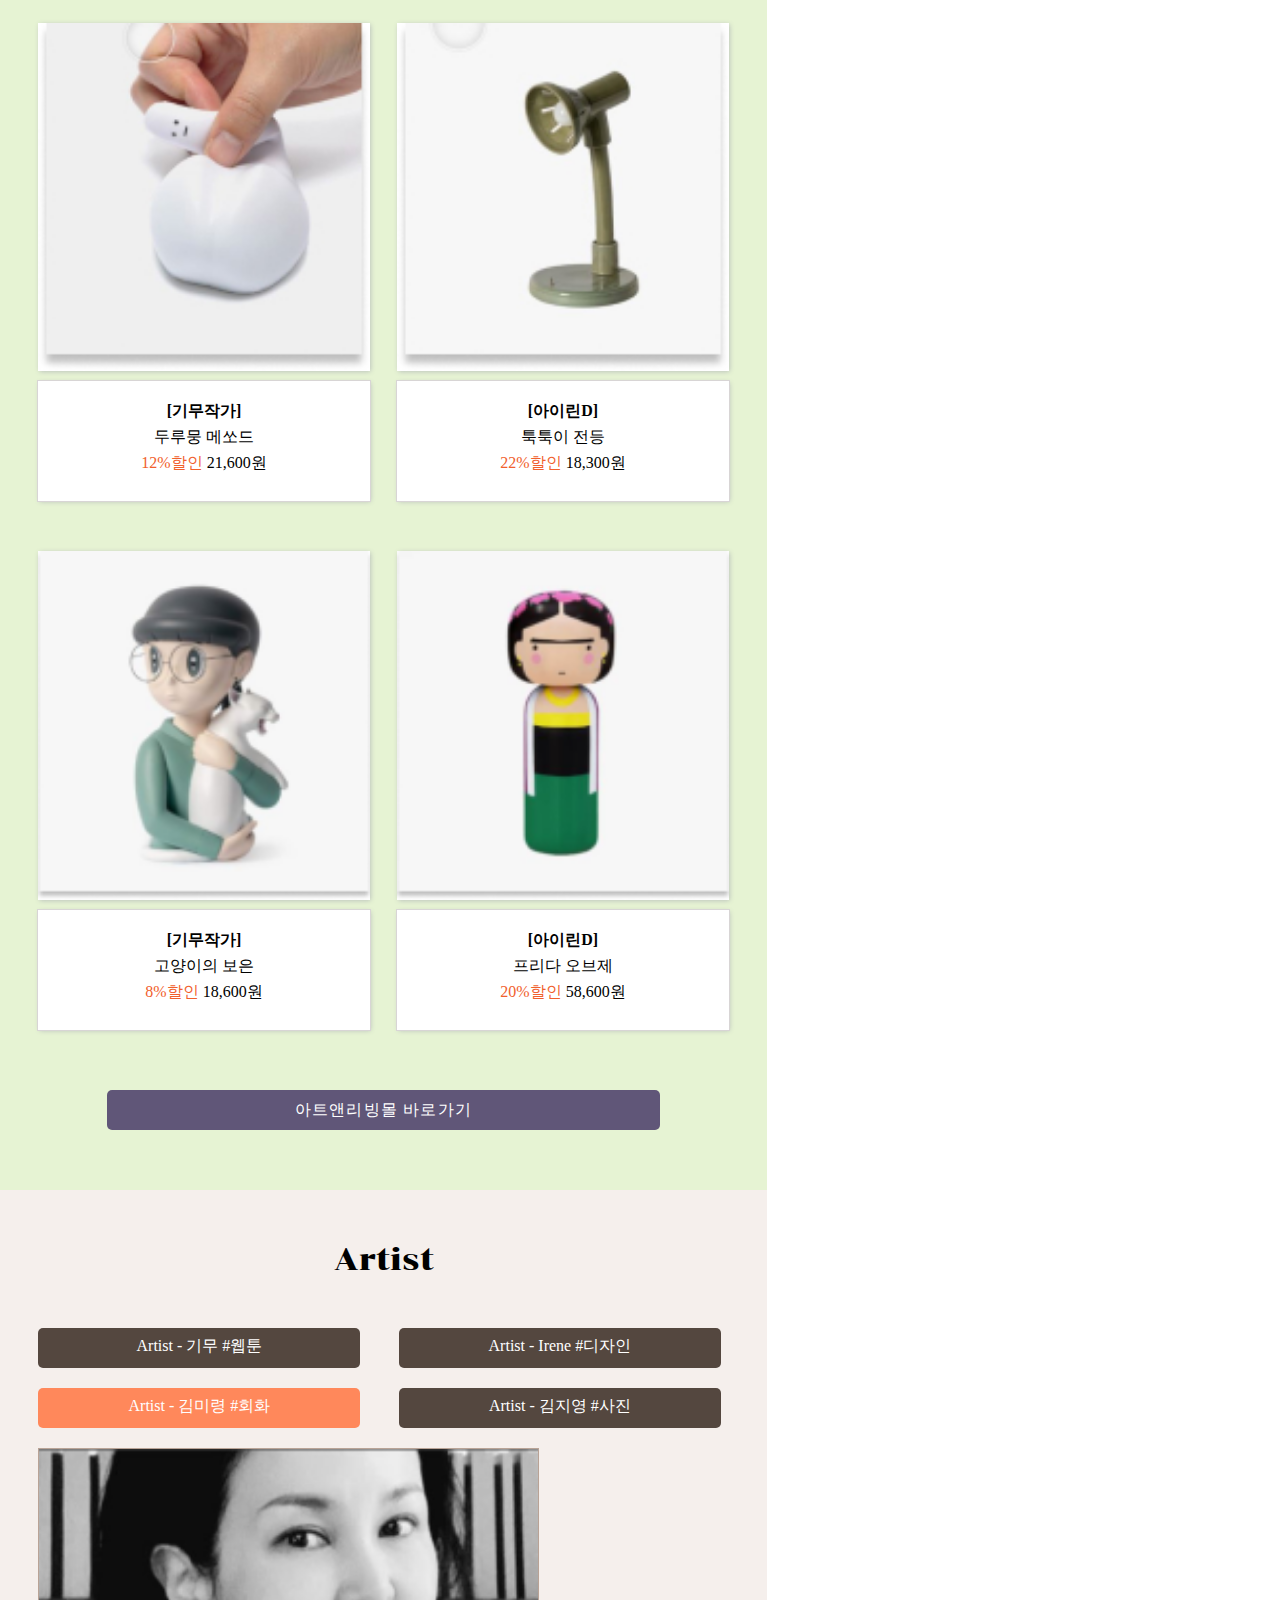
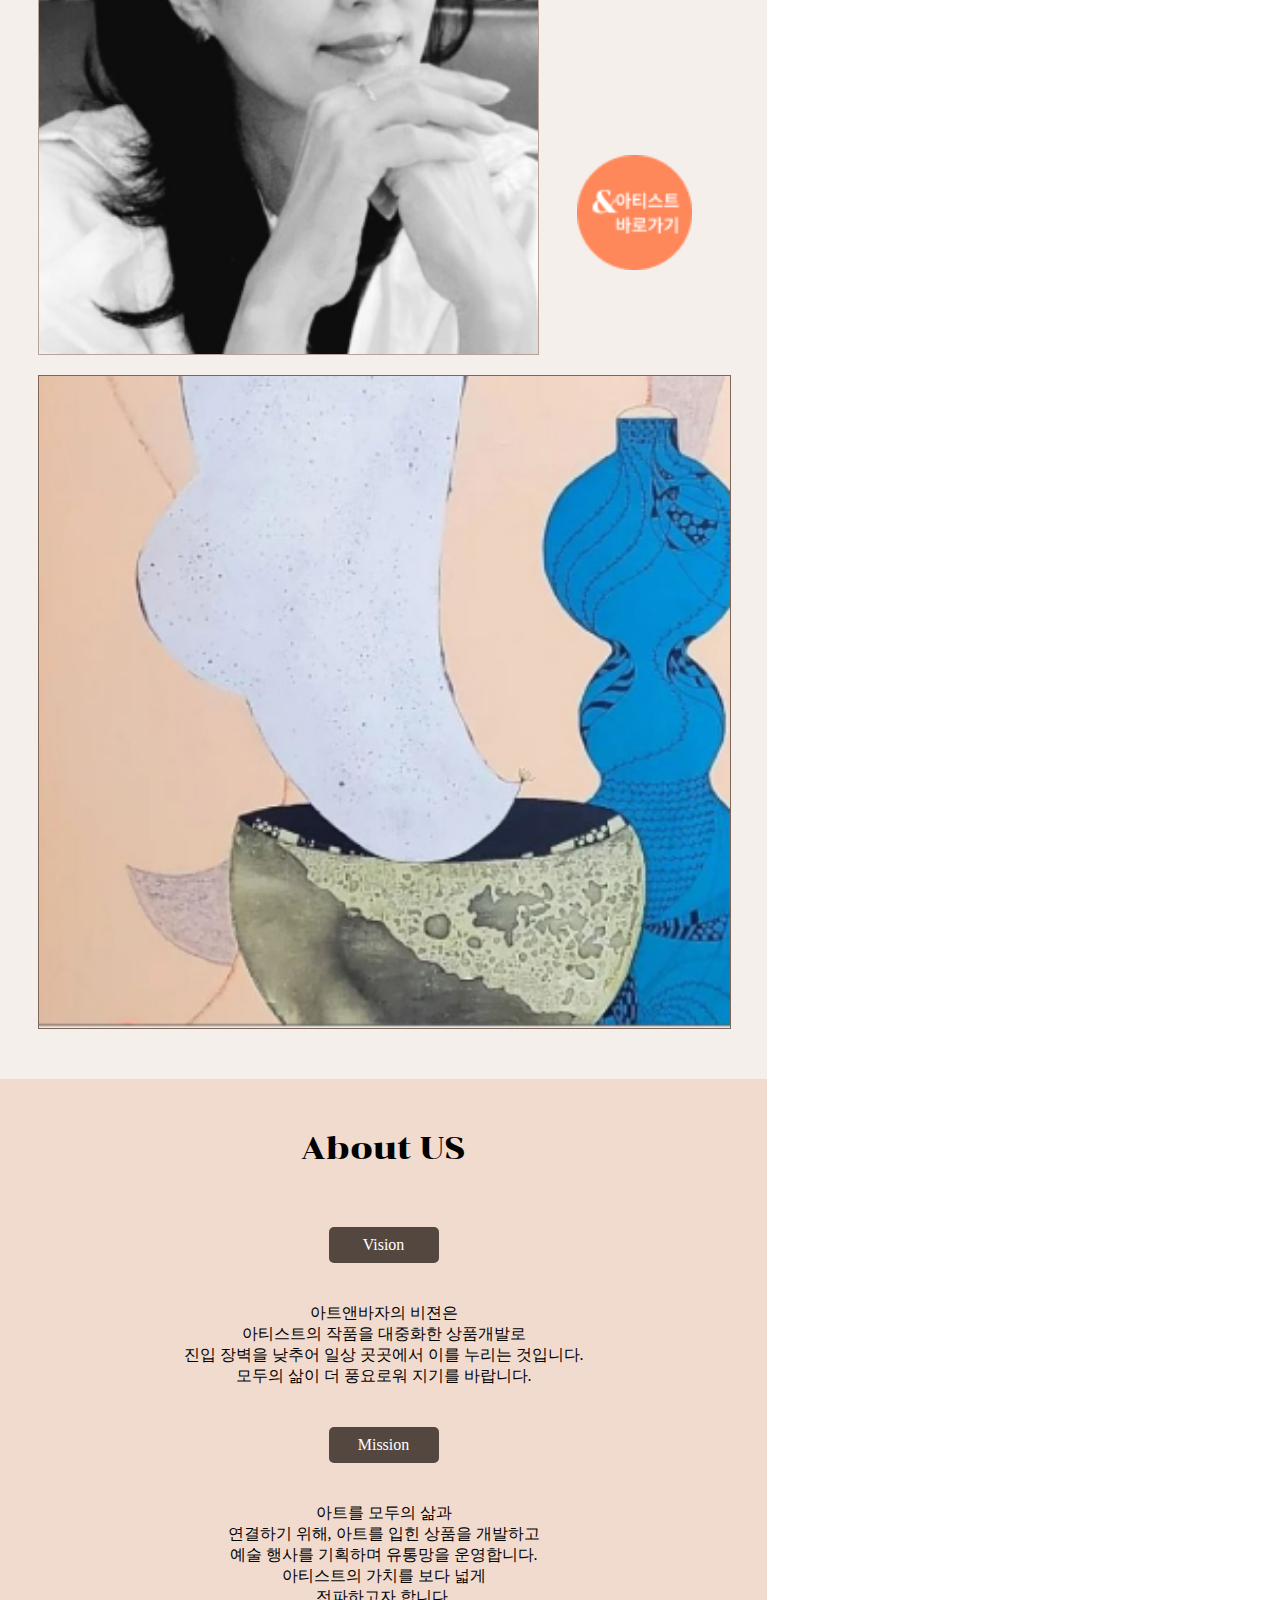
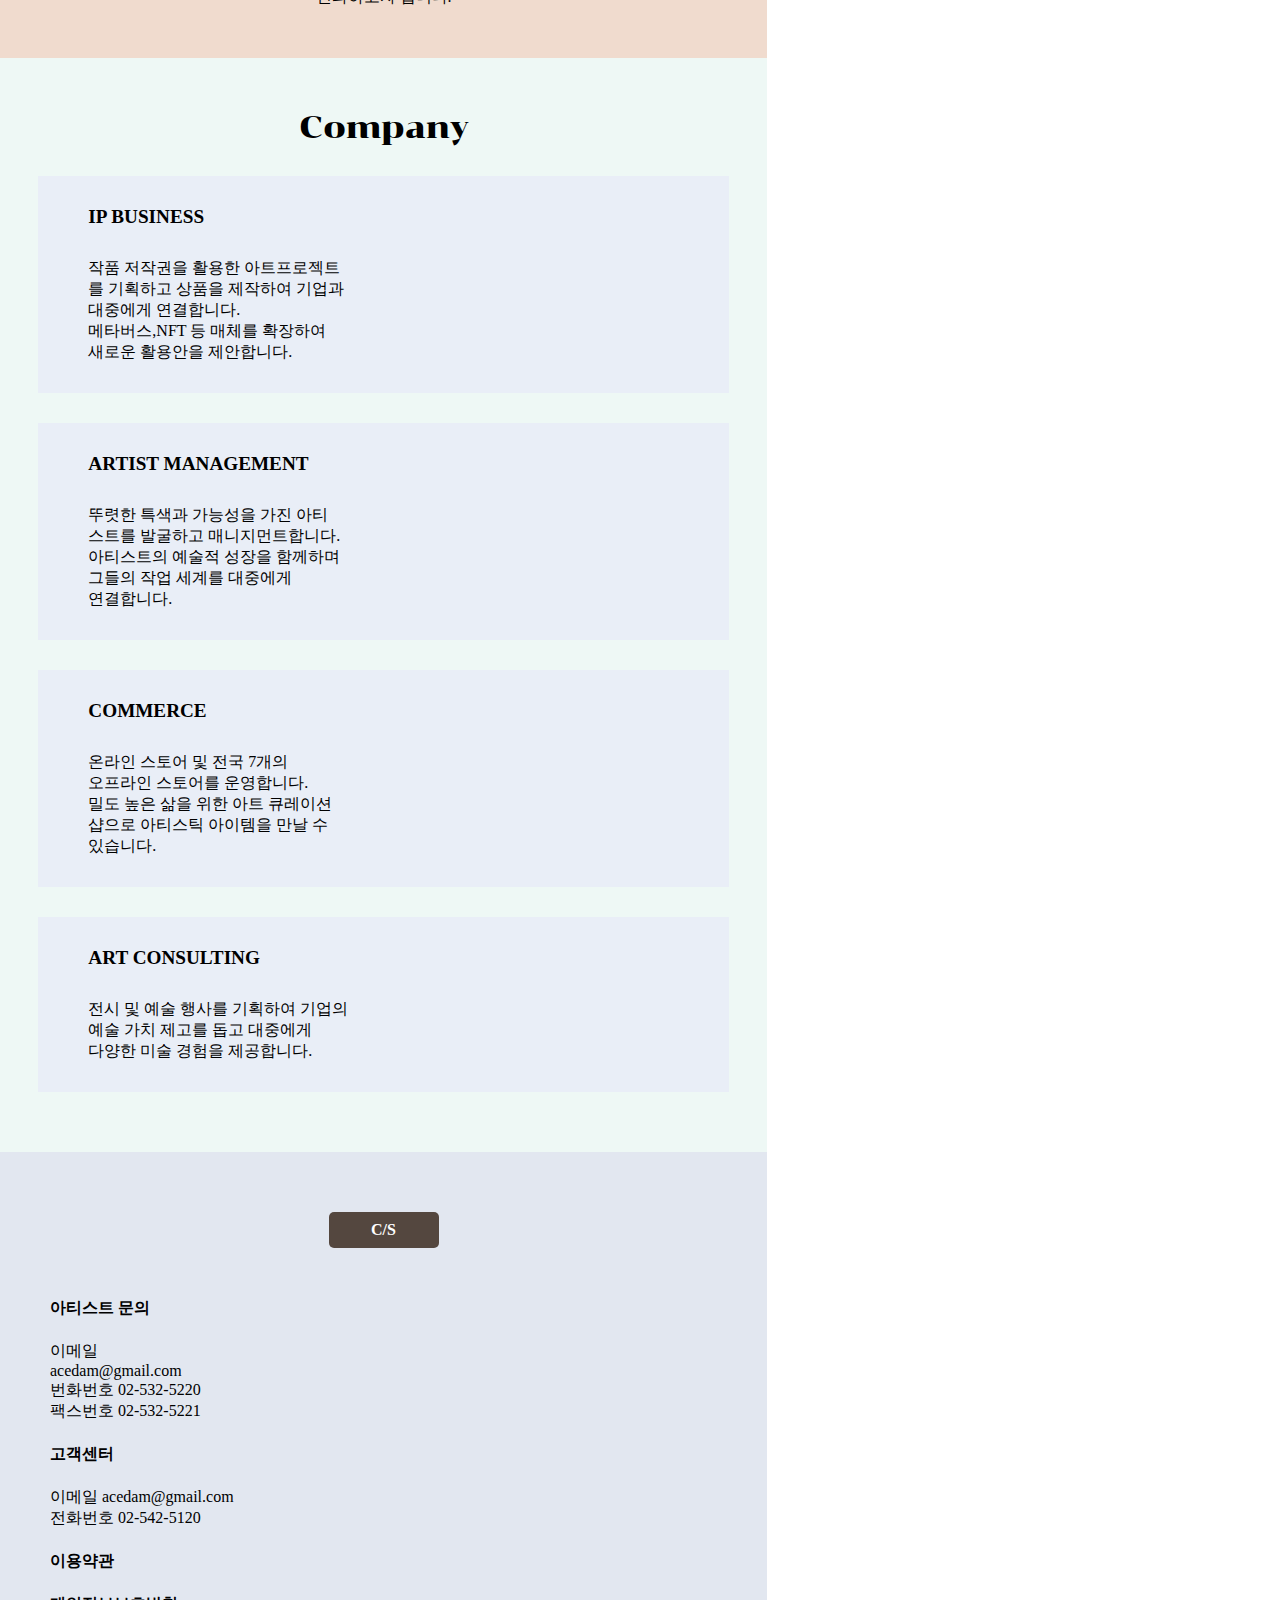
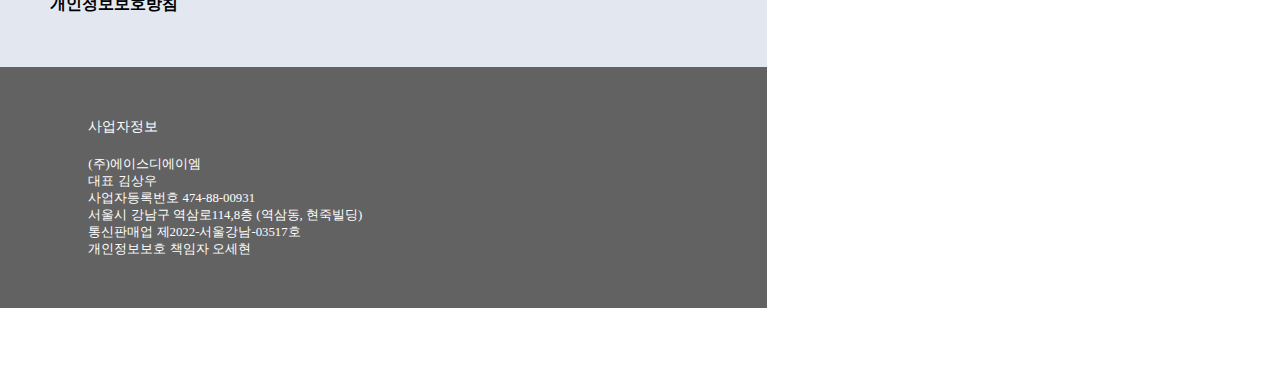
==== commit e6a5eebe: "Update index.html" ====
--- a/m/index.html
+++ b/m/index.html
@@ -290,7 +290,7 @@
             <p>(주)에이스디에이엠</p>
             <p>대표 김상우</p>
             <p>사업자등록번호 474-88-00931</p>
-            <p>서울시 강남구 역삼로114,8층 (역삼동 현죽빌딩)</p>
+            <p>서울시 강남구 역삼로114,8층 (역삼동, 현죽빌딩)</p>
             <p>통신판매업 제2022-서울강남-03517호</p>
             <p>개인정보보호 책임자 오세현</p>
         </div>
